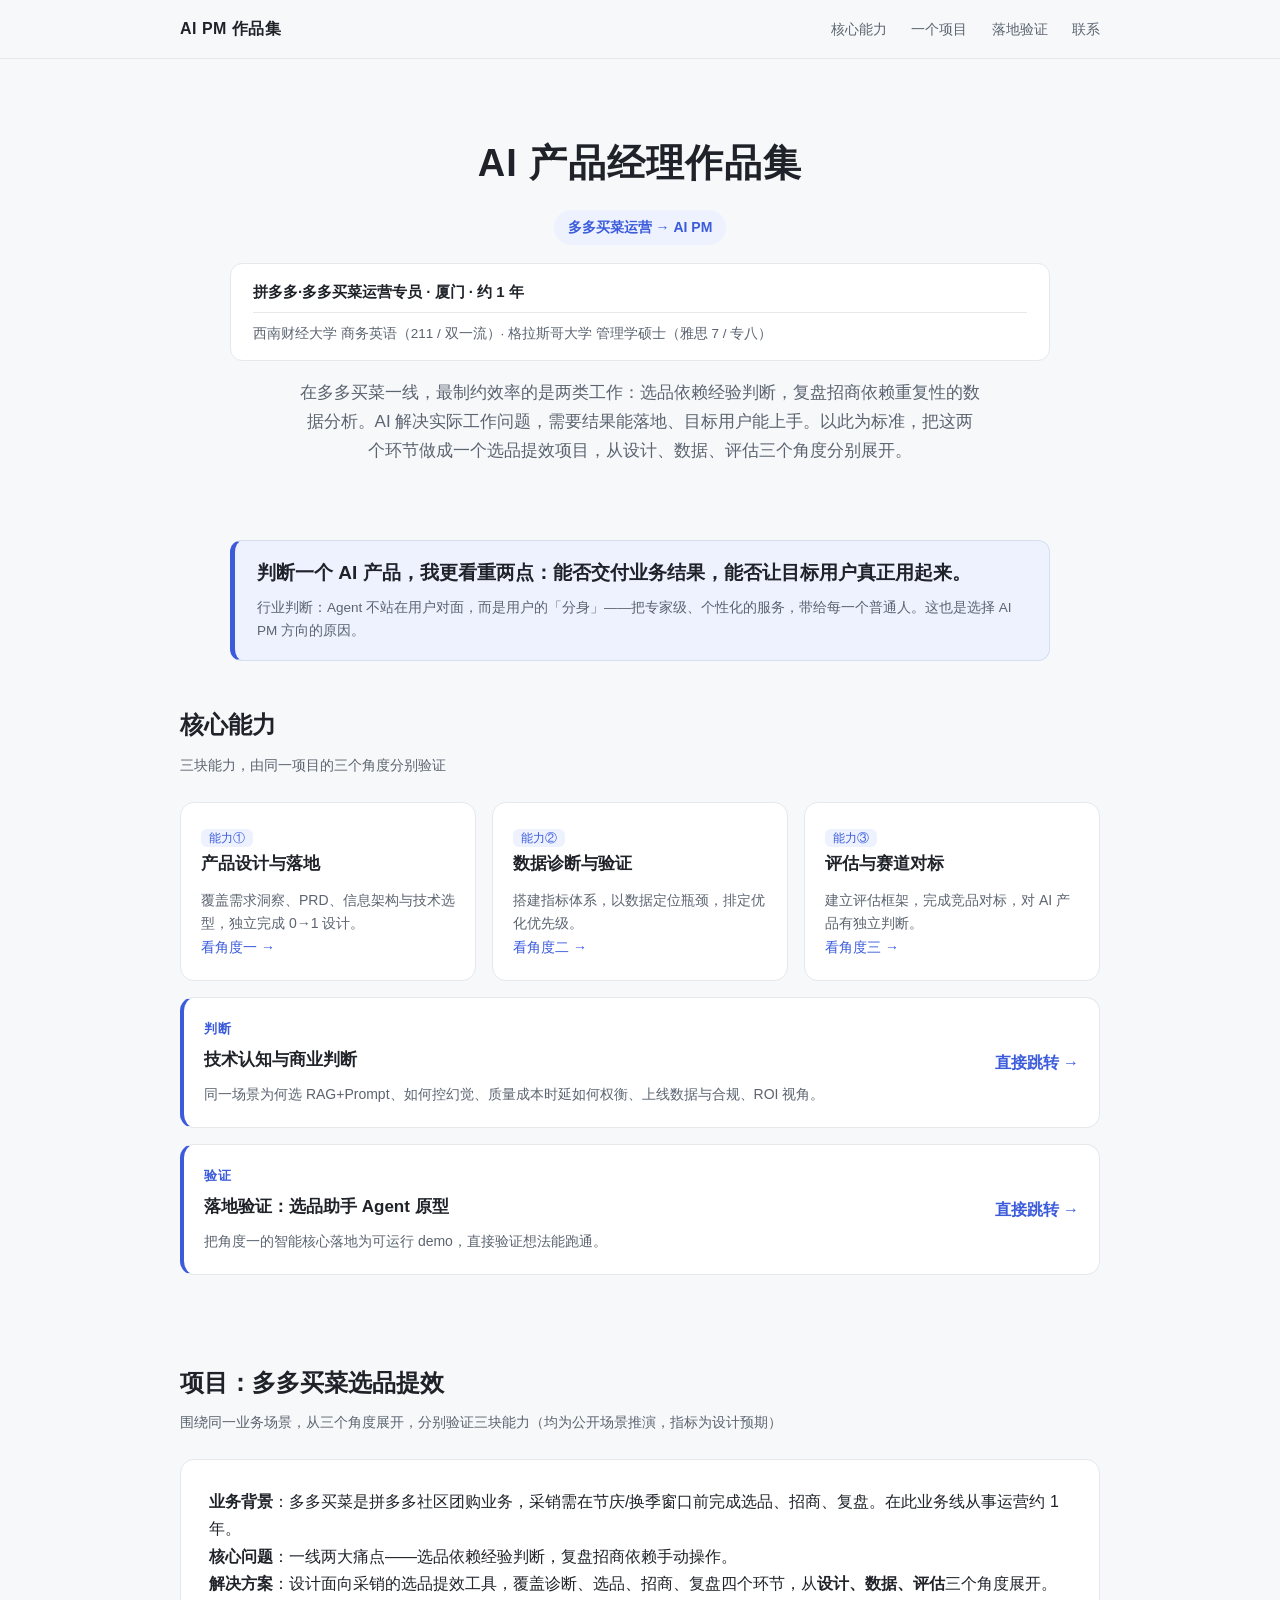
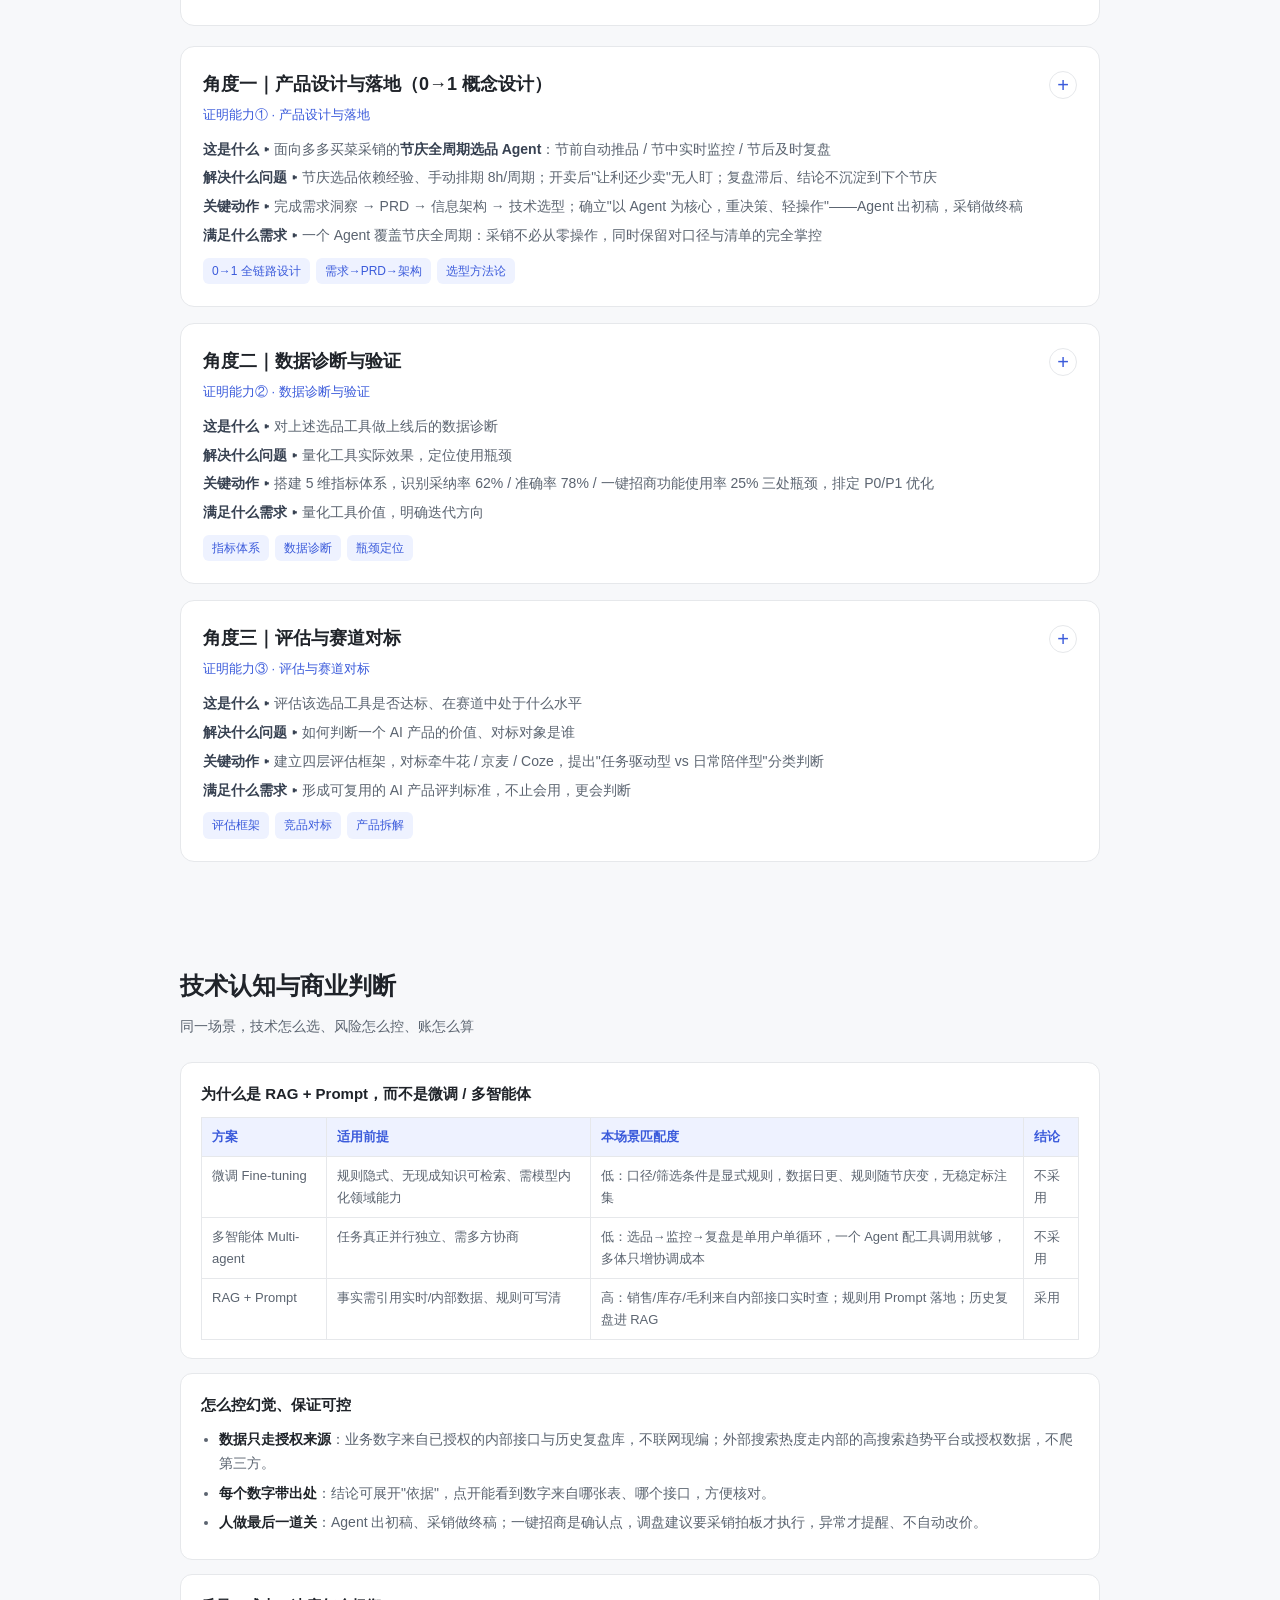
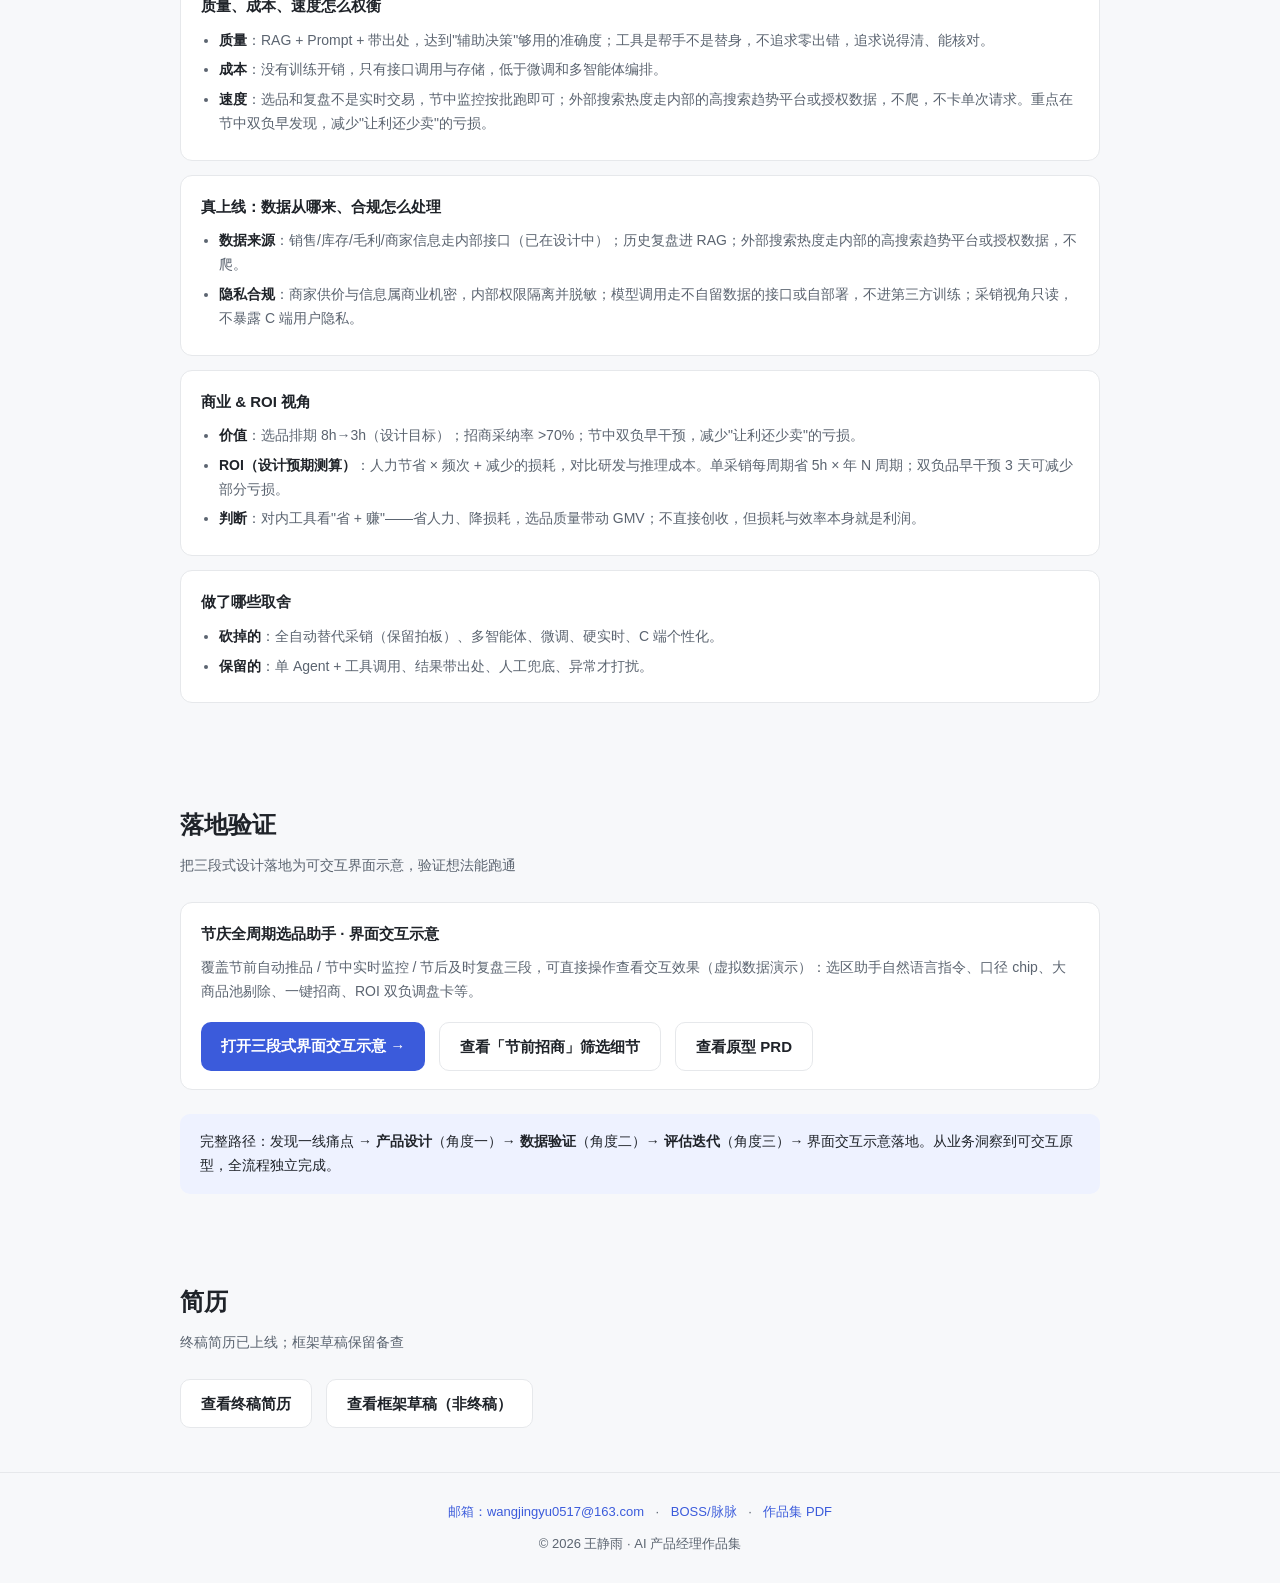
==== index.html @ d5a0af43 "update: 简历入口接终稿 /resume/ ，补齐邮箱与版权信息" ====
<!DOCTYPE html>
<html lang="zh-CN">
<head>
<meta charset="UTF-8" />
<meta name="viewport" content="width=device-width, initial-scale=1.0" />
<title>AI 产品经理作品集</title>
<style>
  :root{
    --bg:#f7f8fa; --card:#ffffff; --ink:#1f2329; --sub:#5b6470;
    --line:#e6e8eb; --accent:#3b5bdb; --accent-soft:#eef2ff; --ok:#2f9e44;
  }
  *{box-sizing:border-box;margin:0;padding:0}
  body{font-family:-apple-system,BlinkMacSystemFont,"Segoe UI","PingFang SC","Hiragino Sans GB","Microsoft YaHei",sans-serif;
    background:var(--bg);color:var(--ink);line-height:1.7;-webkit-font-smoothing:antialiased}
  a{color:var(--accent);text-decoration:none}
  .wrap{max-width:960px;margin:0 auto;padding:0 20px}
  header.nav{position:sticky;top:0;background:rgba(247,248,250,.85);backdrop-filter:blur(8px);
    border-bottom:1px solid var(--line);z-index:10}
  .nav .wrap{display:flex;align-items:center;justify-content:space-between;height:58px}
  .brand{font-weight:700;letter-spacing:.5px}
  .nav nav a{margin-left:20px;color:var(--sub);font-size:14px}
  .hero{padding:72px 0 56px;text-align:center}
  .hero h1{font-size:38px;font-weight:800;letter-spacing:1px}
  .hero .tag{display:inline-block;margin-top:14px;padding:6px 14px;background:var(--accent-soft);
    color:var(--accent);border-radius:999px;font-size:14px;font-weight:600}
  .hero p.lead{margin-top:18px;color:var(--sub);font-size:17px;max-width:680px;margin-left:auto;margin-right:auto}
  .profile-card{margin:18px auto 0;max-width:820px;background:var(--card);border:1px solid var(--line);border-radius:12px;padding:16px 22px;text-align:left}
  .profile-card .pc-row1{font-size:15px;font-weight:600;color:var(--ink);line-height:1.55}
  .profile-card .pc-row2{margin-top:8px;padding-top:10px;border-top:1px solid var(--line);font-size:13.5px;color:var(--sub);line-height:1.6}
  .aphorism{max-width:820px;margin:18px auto 0;text-align:left;background:var(--accent-soft);border:1px solid #d6deef;border-left:5px solid var(--accent);border-radius:12px;padding:18px 22px}
  .aphorism .ap-main{font-size:19px;font-weight:700;color:var(--ink);line-height:1.5;margin:0}
  .aphorism .ap-sub{font-size:13.5px;color:var(--sub);line-height:1.65;margin:10px 0 0}
  section{padding:44px 0}
  h2{font-size:24px;font-weight:700;margin-bottom:8px}
  .sec-sub{color:var(--sub);font-size:14px;margin-bottom:24px}
  .grid3{display:grid;grid-template-columns:repeat(3,1fr);gap:16px}
  .grid2{display:grid;grid-template-columns:repeat(2,1fr);gap:16px}
  .pcard{background:var(--card);border:1px solid var(--line);border-left:4px solid var(--accent);border-radius:14px;padding:20px}
  .pcard .num{font-size:13px;color:var(--accent);font-weight:700;letter-spacing:1px}
  .pcard h3{font-size:17px;margin:6px 0 8px;color:var(--ink)}
  .pcard p{color:var(--sub);font-size:14px;margin:0}
  .ph-intro{font-size:15px;color:var(--ink);margin-bottom:16px}
  .line{font-size:15px;color:var(--sub);line-height:1.85;margin-top:14px}
  .line b{color:var(--ink)}
  .card{background:var(--card);border:1px solid var(--line);border-radius:14px;padding:20px;
    transition:transform .15s ease,box-shadow .15s ease}
  .card:hover{transform:translateY(-3px);box-shadow:0 8px 24px rgba(31,35,41,.08)}
  .card h3{font-size:17px;margin-bottom:6px}
  .card .pill{font-size:12px;color:var(--accent);background:var(--accent-soft);padding:2px 8px;border-radius:6px}
  .card p{color:var(--sub);font-size:14px;margin-top:10px}
  .about{background:var(--card);border:1px solid var(--line);border-radius:14px;padding:28px}
  .about ul{margin:12px 0 0 18px;color:var(--sub)}
  .about li{margin:6px 0}
  .case{border:1px solid var(--line);border-radius:14px;background:var(--card);padding:22px;margin-bottom:16px}
  .case h3{font-size:18px}
  .case .meta{font-size:13px;color:var(--accent);margin:4px 0 12px}
  .case-q{font-size:13.5px;color:var(--sub);margin:5px 0;line-height:1.7}
  .case-q b{color:#374151;font-weight:700}
  .case p{color:var(--sub);font-size:14px}
  .case-head{display:flex;align-items:flex-start;justify-content:space-between;gap:14px;cursor:pointer}
  .case-head .toggle{flex:0 0 auto;width:28px;height:28px;border-radius:50%;border:1px solid var(--line);
    display:flex;align-items:center;justify-content:center;color:var(--accent);font-size:20px;line-height:1;margin-top:2px;transition:transform .2s ease}
  .case.open .case-head .toggle{transform:rotate(45deg)}
  .case-detail{display:none;margin-top:18px;border-top:1px solid var(--line);padding-top:18px}
  .case.open .case-detail{display:block}
  .case-detail h4{font-size:15px;margin:18px 0 8px;color:var(--ink)}
  .case-detail h4:first-child{margin-top:0}
  .case-detail p{color:var(--sub);font-size:14px;margin:8px 0}
  .case-detail ul{margin:8px 0 8px 18px;color:var(--sub);font-size:14px}
  .case-detail li{margin:5px 0}
  .case-detail table{border-collapse:collapse;width:100%;margin:10px 0;font-size:13px}
  .case-detail th,.case-detail td{border:1px solid var(--line);padding:8px 10px;text-align:left;color:var(--sub);vertical-align:top}
  .case-detail th{background:var(--accent-soft);color:var(--accent);font-weight:600}
  .tree{font-family:ui-monospace,SFMono-Regular,Menlo,Consolas,monospace;font-size:12px;line-height:1.55;background:var(--bg);border:1px solid var(--line);border-radius:10px;padding:16px 18px;overflow-x:auto;white-space:pre;color:var(--ink);margin:8px 0 4px}
  .case-tags{margin-top:10px;display:flex;flex-wrap:wrap;gap:6px}
  .case-tags span{font-size:12px;color:var(--accent);background:var(--accent-soft);padding:3px 9px;border-radius:6px}
  .agent-box{border:1px dashed var(--accent);background:var(--accent-soft);border-radius:14px;padding:24px}
  .agent-box h3{font-size:18px;color:var(--accent)}
  .agent-box ul{margin:12px 0 0 18px;color:var(--sub);font-size:14px}
  .agent-box h4{font-size:15px;margin:16px 0 8px;color:var(--ink)}
  .agent-box table{border-collapse:collapse;width:100%;margin:10px 0;font-size:13px}
  .agent-box th,.agent-box td{border:1px solid var(--line);padding:8px 10px;text-align:left;color:var(--sub);vertical-align:top}
  .agent-box th{background:#fff;color:var(--accent);font-weight:600}
  .cta{display:flex;gap:14px;flex-wrap:wrap;margin-top:18px}
  .btn{display:inline-block;padding:11px 20px;border-radius:10px;font-weight:600;font-size:15px}
  .btn-primary{background:var(--accent);color:#fff}
  .btn-ghost{border:1px solid var(--line);background:#fff;color:var(--ink)}
  footer{border-top:1px solid var(--line);padding:28px 0;color:var(--sub);font-size:13px;text-align:center}
  .contact a{margin:0 8px}
  .tech-block{background:var(--card);border:1px solid var(--line);border-radius:12px;padding:18px 20px;margin-bottom:14px}
  .tech-block h4{font-size:15px;margin:0 0 10px;color:var(--ink)}
  .tech-block ul{margin:0 0 0 18px;color:var(--sub);font-size:14px}
  .tech-block li{margin:6px 0;line-height:1.7}
  .tech-block li b{color:var(--ink)}
  .tech-block table{border-collapse:collapse;width:100%;margin:0;font-size:13px}
  .tech-block th,.tech-block td{border:1px solid var(--line);padding:8px 10px;text-align:left;color:var(--sub);vertical-align:top}
  .tech-block th{background:var(--accent-soft);color:var(--accent);font-weight:600}
  @media(max-width:720px){.grid3{grid-template-columns:1fr}.grid2{grid-template-columns:1fr}.hero h1{font-size:30px}}
</style>
</head>
<body>
<header class="nav">
  <div class="wrap">
    <div class="brand">AI PM 作品集</div>
    <nav>
      <a href="#about">核心能力</a>
      <a href="#cases">一个项目</a>
      <a href="#proof">落地验证</a>
      <a href="#contact">联系</a>
    </nav>
  </div>
</header>

<div class="hero">
  <div class="wrap">
    <h1>AI 产品经理作品集</h1>
    <div class="tag">多多买菜运营 → AI PM</div>
    <div class="profile-card">
      <div class="pc-row1">拼多多·多多买菜运营专员 · 厦门 · 约 1 年</div>
      <div class="pc-row2">西南财经大学 商务英语（211 / 双一流）· 格拉斯哥大学 管理学硕士（雅思 7 / 专八）</div>
    </div>
    <p class="lead">在多多买菜一线，最制约效率的是两类工作：选品依赖经验判断，复盘招商依赖重复性的数据分析。AI 解决实际工作问题，需要结果能落地、目标用户能上手。以此为标准，把这两个环节做成一个选品提效项目，从设计、数据、评估三个角度分别展开。</p>
  </div>
</div>

<section class="aphorism">
  <p class="ap-main">判断一个 AI 产品，我更看重两点：能否交付业务结果，能否让目标用户真正用起来。</p>
  <p class="ap-sub">行业判断：Agent 不站在用户对面，而是用户的「分身」——把专家级、个性化的服务，带给每一个普通人。这也是选择 AI PM 方向的原因。</p>
</section>

<section id="about">
  <div class="wrap">
    <h2>核心能力</h2>
    <div class="sec-sub">三块能力，由同一项目的三个角度分别验证</div>
    <div class="grid3">
      <div class="card">
        <span class="pill">能力①</span>
        <h3>产品设计与落地</h3>
        <p>覆盖需求洞察、PRD、信息架构与技术选型，独立完成 0→1 设计。<br><a href="#angle1">看角度一 →</a></p>
      </div>
      <div class="card">
        <span class="pill">能力②</span>
        <h3>数据诊断与验证</h3>
        <p>搭建指标体系，以数据定位瓶颈，排定优化优先级。<br><a href="#angle2">看角度二 →</a></p>
      </div>
      <div class="card">
        <span class="pill">能力③</span>
        <h3>评估与赛道对标</h3>
        <p>建立评估框架，完成竞品对标，对 AI 产品有独立判断。<br><a href="#angle3">看角度三 →</a></p>
      </div>
    </div>
    <div class="pcard" style="margin-top:16px;display:flex;flex-wrap:wrap;justify-content:space-between;align-items:center;gap:14px">
      <div>
        <div class="num">判断</div>
        <h3>技术认知与商业判断</h3>
        <p>同一场景为何选 RAG+Prompt、如何控幻觉、质量成本时延如何权衡、上线数据与合规、ROI 视角。</p>
      </div>
      <a href="#tech" style="white-space:nowrap;font-weight:700;color:var(--accent);text-decoration:none">直接跳转 →</a>
    </div>
    <div class="pcard" style="margin-top:16px;display:flex;flex-wrap:wrap;justify-content:space-between;align-items:center;gap:14px">
      <div>
        <div class="num">验证</div>
        <h3>落地验证：选品助手 Agent 原型</h3>
        <p>把角度一的智能核心落地为可运行 demo，直接验证想法能跑通。</p>
      </div>
      <a href="#proof" style="white-space:nowrap;font-weight:700;color:var(--accent);text-decoration:none">直接跳转 →</a>
    </div>
  </div>
</section>

<section id="cases">
  <div class="wrap">
    <h2>项目：多多买菜选品提效</h2>
    <div class="sec-sub">围绕同一业务场景，从三个角度展开，分别验证三块能力（均为公开场景推演，指标为设计预期）</div>
    <div class="about" style="margin-bottom:20px">
      <p><b>业务背景</b>：多多买菜是拼多多社区团购业务，采销需在节庆/换季窗口前完成选品、招商、复盘。在此业务线从事运营约 1 年。</p>
      <p><b>核心问题</b>：一线两大痛点——选品依赖经验判断，复盘招商依赖手动操作。</p>
      <p><b>解决方案</b>：设计面向采销的选品提效工具，覆盖诊断、选品、招商、复盘四个环节，从<b>设计、数据、评估</b>三个角度展开。</p>
    </div>

    <div class="case" id="angle1">
      <div class="case-head">
        <div>
          <h3>角度一｜产品设计与落地（0→1 概念设计）</h3>
          <div class="meta">证明能力① · 产品设计与落地</div>
          <p class="case-q"><b>这是什么 ▸</b> 面向多多买菜采销的<b>节庆全周期选品 Agent</b>：节前自动推品 / 节中实时监控 / 节后及时复盘</p>
          <p class="case-q"><b>解决什么问题 ▸</b> 节庆选品依赖经验、手动排期 8h/周期；开卖后"让利还少卖"无人盯；复盘滞后、结论不沉淀到下个节庆</p>
          <p class="case-q"><b>关键动作 ▸</b> 完成需求洞察 → PRD → 信息架构 → 技术选型；确立"以 Agent 为核心，重决策、轻操作"——Agent 出初稿，采销做终稿</p>
          <p class="case-q"><b>满足什么需求 ▸</b> 一个 Agent 覆盖节庆全周期：采销不必从零操作，同时保留对口径与清单的完全掌控</p>
          <div class="case-tags"><span>0→1 全链路设计</span><span>需求→PRD→架构</span><span>选型方法论</span></div>
        </div>
        <span class="toggle">+</span>
      </div>
      <div class="case-detail">
        <p>面向社区团购采销、依附于内部系统的独立 Web 界面，<b>按节庆周期分三段：节前自动推品 → 节中实时监控 → 节后及时复盘</b>，由同一个 Agent 贯穿，将经验驱动选品转为数据驱动。从 0 到 1 完成产品全流程设计：需求洞察、PRD、信息架构、技术选型；其中"会自己动手查数"的智能核心由 tool-use Agent 实现。</p>
        <h4>背景与痛点</h4>
        <table>
          <tr><th>痛点</th><th>现状</th><th>影响</th></tr>
          <tr><td>节庆换季无目标</td><td>采销靠经验选品，无数据支撑</td><td>招商品质不稳定</td></tr>
          <tr><td>排期耗时长</td><td>手动选品排期 8h/周期</td><td>效率低，错过最佳招商窗口</td></tr>
          <tr><td>招商困难</td><td>采销逐一联系商家，回复率低</td><td>招商转化率低，缺品严重</td></tr>
          <tr><td>节中异常无人盯</td><td>开卖后靠人工盯盘，降价是否换来销量无人判断</td><td>"让利还少卖"的品持续亏损，等发现已过大半程</td></tr>
        </table>
        <p><b>设计目标</b>：选品排期从 8h 压缩至 3h 内，提升招商效率与采销采纳率。</p>
        <h4>目标用户与场景</h4>
        <ul>
          <li>用户：社区团购采销（非技术岗，重效率、轻操作）</li>
          <li>核心场景：节庆/换季前的选品决策、商家招商、售后复盘</li>
        </ul>
        <h4>产品决策（PM 思考）</h4>
        <ul>
          <li>不做全自动替代，采用"AI 生成 + 采销拍板"：采销保留对清单的增删和最终决策权，降低采纳门槛。</li>
          <li>用"45 天节庆提醒"把被动响应变主动，抢招商窗口。</li>
          <li>招商动作加"72h 冷却 + 15 天 3 次上限"护栏，避免骚扰商家、保护关系。</li>
        </ul>
        <h4>核心功能（设计预期）</h4>
        <table>
          <tr><th>功能</th><th>解决什么</th><th>验收标准（设计预期）</th></tr>
          <tr><td>品类助手-爆品推荐</td><td>节庆换季无目标</td><td>AI 自动生成招品清单，采纳率 &gt;70%</td></tr>
          <tr><td>45 天节庆提醒</td><td>错过招商窗口</td><td>节庆前 45 天自动提醒 + 跳转清单</td></tr>
          <tr><td>一键招商</td><td>招商效率低</td><td>批量邀请，72h 冷却防重复，15 天最多 3 次</td></tr>
          <tr><td>节中 ROI 监控</td><td>让利还少卖没人盯</td><td>双负品当日提醒，调盘建议采纳率 &gt;60%</td></tr>
          <tr><td>爆品复盘面板</td><td>不知哪些品该换</td><td>自动跑复盘，高销量/高转化品与滞销品主动推送</td></tr>
        </table>
        <h4>关键设计细节</h4>
        <p style="color:var(--sub);font-size:13px;margin:0 0 8px"><b>本工具按节庆周期分三段，由同一个 Agent 贯穿</b>：节前自动推品（见下方界面示意）→ 节中实时监控 → 节后及时复盘（见其后工作流拆解）。设计原则：以 Agent 为核心，重决策、轻操作——Agent 出初稿，采销做终稿。完整交互原型（节前 / 节中 / 节后 三段可切换）：<a class="btn btn-ghost" href="agent_console_draft.html" target="_blank">打开「节庆选品 Agent」交互原型 →</a></p>
        <p><b>节前 · 自动推品 · 信息架构（树状图，节选自设计稿）</b>：从"选区助手 → 筛选 → 出池 → 剔除 → 招商"的完整路径。</p>
        <pre class="tree">节前 · 自动推品
├── 选区助手（NL 指令栏）
│   └── "帮我准备开学季招商清单" → 解析为筛选条件
├── 筛选条件
│   ├── 节日（开学季 / 中秋 / 国庆 / 年货节 / 自定义）
│   ├── 周期范围（节前 N 天）
│   ├── GMV 分层（全部 / 前50% / 前20%）
│   ├── 全国搜索量（降序）
│   ├── 本卖场缺货
│   ├── 现存商家
│   ├── 同品供价最低
│   └── 商品名称 / 品牌 / 类目
├── 一键输出商品清单 → 进入大商品池
├── 大商品池（口径：本卖场缺 + 现存商家 + 同品供价最低 + 去年 GMV 前 30%）
│   └── 每条商品字段
│       ├── 商品id / 名称 / 品牌 / 类目
│       ├── 日均GMV / GMV分层
│       ├── 平均毛利 / 销售件数
│       ├── 全国搜索量（环比）
│       └── 商家信息 + 单品操作（加入清单 / 标记不关注）
└── 自定义清单（剔除后归集）
    └── 一键招商 → 由 Agent 对接商家系统</pre>
        <p style="margin:14px 0 6px"><a class="btn btn-ghost" href="case1_ui_mockup.html" target="_blank">打开「节前招商」选品界面交互示意 →</a><span style="color:var(--sub);font-size:13px;margin-left:10px">节日 / 周期范围 / GMV 分层 / 全国搜索量排序等筛选条件均可交互操作</span></p>
        <p><b>智能核心（tool-use Agent）</b>：节日招商流（45 天提醒 → AI 生成招品清单 → 一键招商 → 商家响应 → 冷却策略 → 确认/替换）；节中监控（盯销量与 ROI，识别 ROI 双负即"让利还少卖"→ 提醒调盘）；节后复盘自动化（定时触发 → 拉数据 + 拉去年同期 → 算指标、识别高销量/高转化品 与 滞销品、打标签 → 结论存储 → 日报/周报/月报推送）。这一层由 tool-use Agent 实现，是工具背后"会自己动手查数"的能力。</p>
        <h4>节中 · 实时监控（销量 + ROI）</h4>
        <p>开卖期间的监控口径与处置动作。<b>异常才打扰，无异常不推送</b>。</p>
        <table>
          <tr><th>监控项</th><th>口径</th><th>判定</th><th>处置动作</th></tr>
          <tr><td>销量</td><td>销售件数日环比 / 对比预期</td><td>异常波动（爆量或断崖）</td><td>补货 / 上调售价控量</td></tr>
          <tr><td>ROI</td><td>GMV 变化率 / 收益率变化差值</td><td>双负：GMV 变化率 与 收益率变化 同时为负</td><td><b>调盘（调整售价）</b> / 换品</td></tr>
        </table>
        <p style="color:var(--sub);font-size:13px"><b>关键设计</b>：双负即"让利还少卖"——让出去的利润没换回销量，是最该被及时干预的信号。</p>
        <h4>节后 · 及时复盘（向后看）工作流拆解</h4>
        <table>
          <tr><th>节点</th><th>输入</th><th>做什么</th><th>输出</th><th>用什么</th></tr>
          <tr><td>总体逻辑</td><td>采销商品销售数据</td><td>Agent 按日/周/月出爆品复盘</td><td>日/周/月复盘</td><td>API 拉数 + Prompt 分析，结论存 RAG</td></tr>
          <tr><td>定时触发</td><td>/</td><td>场次结束（晚 11 点）后 15min 自动开始</td><td>AI 分析报告</td><td>系统定时（非 AI）</td></tr>
          <tr><td>拉数据</td><td>/</td><td>从数据库拉当前数据 + RAG 拉去年同期</td><td>日维度爆品数据</td><td>API + RAG</td></tr>
          <tr><td>算指标</td><td>日维度爆品数据</td><td>分析 GMV/收益率/销量/曝光变化，识别高销量/高转化品 与 滞销品</td><td>问题单品清单</td><td>Prompt</td></tr>
          <tr><td>打标签</td><td>问题商品</td><td>归类（低转化 / GMV 异常 / 曝光下降）</td><td>问题清单 + 标签</td><td>Prompt</td></tr>
          <tr><td>留存备份</td><td>问题清单 + 标签</td><td>存 RAG 文档，备后续使用</td><td>RAG 文档</td><td>RAG 存储</td></tr>
          <tr><td>推送采销</td><td>问题清单 + 标签</td><td>日报/周报/月报推送至采销前端</td><td>推送 + 清单详情</td><td>系统推送</td></tr>
        </table>
        <p><b>技术选型逻辑</b>：</p>
        <table>
          <tr><th>场景</th><th>选什么</th><th>为什么</th></tr>
          <tr><td>实时销售数据</td><td>API</td><td>直接查数据库，拿实时数据（数据查找）</td></tr>
          <tr><td>历史报告/结论</td><td>RAG</td><td>查历史文档，理解过往经验（历史文档）</td></tr>
          <tr><td>生成清单/算指标/打标签</td><td>Prompt</td><td>规则写得清就直接做，无需微调（无需微调）</td></tr>
          <tr><td>定时调度</td><td>scheduler</td><td>系统到点自动跑，不算 AI 能力（系统定时）</td></tr>
        </table>
        <p><b>选型原则</b>：数据库回答"是什么"，RAG 回答"为什么和怎么做"，能写清规则的用 Prompt，写不清的用 Fine-tuning。</p>
        <h4>预期效果（设计目标）</h4>
        <p>选品排期 8h→3h（↓62.5%）、商品上架 +12.5%、新品月均 GMV +8%、AI 推荐准确率目标 78%、采纳率目标 62%→72%+、一键招商功能使用率目标 25%→50%+。</p>
        <h4>复盘与迭代</h4>
        <ul>
          <li>局限：概念设计阶段，未做真实用户可用性测试；准确率依赖底层数据质量。</li>
          <li>下一步：补充采销深度访谈验证采纳率假设；增强"自定义清单"的引导设计（在 AI 清单上采纳/剔除/替换），帮助采销养成自定义习惯，降低整单采纳门槛。</li>
        </ul>
        <h4>设计迭代记录（来自真实反馈）</h4>
        <p>第一版做成"纯 Agent 推送"：Agent 直接给终稿清单，采销只点确认。内部评审反馈——采销没有掌控感，不能改、不能挑，业务经验无处施展，不会用。</p>
        <p>据此改为<b>"Agent 出初稿，采销做终稿"</b>：Agent 预填口径与清单，采销可逐条改、可剔除、可加回，终点仍是一键招商。掌控感回到采销，AI 不出"替人决策"的越界感。这一版才立得住。</p>
        <p style="color:var(--sub);font-size:13px">比起一版到位的理想方案，被真实反馈推翻再收敛的过程，更能说明产品判断如何形成。</p>
      </div>
    </div>

    <div class="case" id="angle2">
      <div class="case-head">
        <div>
          <h3>角度二｜数据诊断与验证</h3>
          <div class="meta">证明能力② · 数据诊断与验证</div>
          <p class="case-q"><b>这是什么 ▸</b> 对上述选品工具做上线后的数据诊断</p>
          <p class="case-q"><b>解决什么问题 ▸</b> 量化工具实际效果，定位使用瓶颈</p>
          <p class="case-q"><b>关键动作 ▸</b> 搭建 5 维指标体系，识别采纳率 62% / 准确率 78% / 一键招商功能使用率 25% 三处瓶颈，排定 P0/P1 优化</p>
          <p class="case-q"><b>满足什么需求 ▸</b> 量化工具价值，明确迭代方向</p>
          <div class="case-tags"><span>指标体系</span><span>数据诊断</span><span>瓶颈定位</span></div>
        </div>
        <span class="toggle">+</span>
      </div>
      <div class="case-detail">
        <p>对"选品提效工具"做量化效果评估与瓶颈诊断，输出可落地的优化路线。覆盖指标体系搭建、数据诊断、可落地方案设计三个环节。</p>
        <p style="color:#b54708;background:#fff4e6;border:1px solid #ffd8a8;border-radius:8px;padding:8px 12px;font-size:13px"><b>⚠️ 虚拟数据说明</b>：本角度所有指标均为<b>设计预期 / 虚拟测算</b>（基于角度一概念设计推演），并非真实上线数据，仅用于展示评估方法。</p>
        <h4>评估维度与测算（设计预期）</h4>
        <table>
          <tr><th>维度</th><th>指标</th><th>上线前</th><th>上线后</th><th>变化</th><th>判断</th></tr>
          <tr><td>效率</td><td>选品排期耗时</td><td>8h</td><td>3h</td><td>↓62.5%</td><td>显著</td></tr>
          <tr><td>效率</td><td>商品上架数</td><td>120</td><td>135</td><td>↑12.5%</td><td>显著</td></tr>
          <tr><td>质量</td><td>新品月均 GMV</td><td>50万</td><td>54万</td><td>↑8%</td><td>达标</td></tr>
          <tr><td>质量</td><td>新品加购率</td><td>12%</td><td>13.8%</td><td>↑15%</td><td>达标</td></tr>
          <tr><td>准确率</td><td>AI 推荐准确率</td><td>/</td><td>78%</td><td>/</td><td>尚可</td></tr>
          <tr><td>采纳率</td><td>采销采纳比例</td><td>/</td><td>62%</td><td>/</td><td>偏低</td></tr>
          <tr><td>使用率</td><td>品类助手/复盘</td><td>/</td><td>&gt;70%</td><td>/</td><td>达标</td></tr>
          <tr><td>使用率</td><td>一键招商功能</td><td>/</td><td>25%</td><td>/</td><td>很低</td></tr>
        </table>
        <h4>数据诊断（PM 洞察）</h4>
        <ul>
          <li><b>采纳率 62% vs 准确率 78%</b>：采销认可质量，但约 20% 商品不符合预期导致整单采纳下降 → 需增强"自定义清单"引导（在 AI 清单上采纳/剔除/替换），帮助养成自定义习惯。</li>
          <li><b>一键招商功能使用率 25%</b>：可能原因——前置步骤多 / 商家回复率低 / 商家撤仓 → 需问卷定位或拉采销 1v1 访谈再优化。</li>
        </ul>
        <h4>优化路线</h4>
        <table>
          <tr><th>优先级</th><th>建议</th><th>预期效果</th></tr>
          <tr><td>P0</td><td>增强自定义清单引导（采纳/剔除/替换），养成习惯</td><td>采纳率 62%→72%+</td></tr>
          <tr><td>P1</td><td>问卷定位 或 采销 1v1 访谈，定位一键招商功能低使用率原因</td><td>使用率 25%→50%+</td></tr>
        </table>
        <h4>复盘</h4>
        <p>以数据定位瓶颈、以优先级驱动优化，是数据分析能力在 AI 产品迭代中的直接应用。</p>
      </div>
    </div>

    <div class="case" id="angle3">
      <div class="case-head">
        <div>
          <h3>角度三｜评估与赛道对标</h3>
          <div class="meta">证明能力③ · 评估与赛道对标</div>
          <p class="case-q"><b>这是什么 ▸</b> 评估该选品工具是否达标、在赛道中处于什么水平</p>
          <p class="case-q"><b>解决什么问题 ▸</b> 如何判断一个 AI 产品的价值、对标对象是谁</p>
          <p class="case-q"><b>关键动作 ▸</b> 建立四层评估框架，对标牵牛花 / 京麦 / Coze，提出"任务驱动型 vs 日常陪伴型"分类判断</p>
          <p class="case-q"><b>满足什么需求 ▸</b> 形成可复用的 AI 产品评判标准，不止会用，更会判断</p>
          <div class="case-tags"><span>评估框架</span><span>竞品对标</span><span>产品拆解</span></div>
        </div>
        <span class="toggle">+</span>
      </div>
      <div class="case-detail">
        <p>建立一套可复用的 AI 产品评估框架，完成竞品对标与真实产品拆解。涵盖评估框架设计、行业格局分析、竞品研究三个环节。</p>
        <h4>四层评估框架 · 树状图</h4>
        <svg viewBox="0 0 680 250" width="100%" style="max-width:660px;margin:14px auto;display:block" font-family="-apple-system,BlinkMacSystemFont,'Segoe UI','PingFang SC',sans-serif">
          <rect x="235" y="14" width="210" height="40" rx="10" fill="#3b5bdb"/>
          <text x="340" y="39" fill="#fff" font-size="15" font-weight="700" text-anchor="middle">好 AI 产品怎么评？</text>
          <line x1="340" y1="54" x2="91" y2="104" stroke="#c5cde0" stroke-width="2"/>
          <line x1="340" y1="54" x2="257" y2="104" stroke="#c5cde0" stroke-width="2"/>
          <line x1="340" y1="54" x2="423" y2="104" stroke="#c5cde0" stroke-width="2"/>
          <line x1="340" y1="54" x2="589" y2="104" stroke="#c5cde0" stroke-width="2"/>
          <rect x="16" y="104" width="150" height="38" rx="9" fill="#eef2ff" stroke="#c5cde0"/>
          <text x="91" y="128" fill="#3b5bdb" font-size="14" font-weight="700" text-anchor="middle">业务价值</text>
          <rect x="182" y="104" width="150" height="38" rx="9" fill="#eef2ff" stroke="#c5cde0"/>
          <text x="257" y="128" fill="#3b5bdb" font-size="14" font-weight="700" text-anchor="middle">用户价值</text>
          <rect x="348" y="104" width="150" height="38" rx="9" fill="#eef2ff" stroke="#c5cde0"/>
          <text x="423" y="128" fill="#3b5bdb" font-size="14" font-weight="700" text-anchor="middle">AI 质量/风险</text>
          <rect x="514" y="104" width="150" height="38" rx="9" fill="#eef2ff" stroke="#c5cde0"/>
          <text x="589" y="128" fill="#3b5bdb" font-size="14" font-weight="700" text-anchor="middle">可持续价值</text>
          <line x1="91" y1="142" x2="91" y2="172" stroke="#c5cde0" stroke-width="2"/>
          <line x1="257" y1="142" x2="257" y2="172" stroke="#c5cde0" stroke-width="2"/>
          <line x1="423" y1="142" x2="423" y2="172" stroke="#c5cde0" stroke-width="2"/>
          <line x1="589" y1="142" x2="589" y2="172" stroke="#c5cde0" stroke-width="2"/>
          <text x="91" y="192" fill="#1f2329" font-size="13" text-anchor="middle">效率提升幅度</text>
          <text x="91" y="214" fill="#1f2329" font-size="13" text-anchor="middle">成本下降幅度</text>
          <text x="257" y="192" fill="#1f2329" font-size="13" text-anchor="middle">使用率 · 留存率</text>
          <text x="257" y="214" fill="#1f2329" font-size="13" text-anchor="middle">novelty effect</text>
          <text x="423" y="192" fill="#1f2329" font-size="13" text-anchor="middle">准确率 · 幻觉率</text>
          <text x="423" y="214" fill="#1f2329" font-size="13" text-anchor="middle">响应速度</text>
          <text x="589" y="192" fill="#1f2329" font-size="13" text-anchor="middle">使用衰减曲线</text>
          <text x="589" y="214" fill="#1f2329" font-size="13" text-anchor="middle">替代风险</text>
        </svg>
        <h4>竞品对标：按四层框架评估</h4>
        <table>
          <tr><th>框架维度</th><th>本选品提效工具</th><th>美团·牵牛花</th><th>京东京麦 AI 经营中心</th></tr>
          <tr><td>业务价值</td><td>聚焦选品+招商单点闭环，直接压排期、减损耗</td><td>供应链+门店全链路降本增效</td><td>22 款工具覆盖经营全流程</td></tr>
          <tr><td>用户价值</td><td>采销决策辅助，RAG 引用可核对、可改</td><td>商家经营参谋，重供应链/库存</td><td>已入驻商家，偏订单/结算/纠纷</td></tr>
          <tr><td>AI 质量/风险</td><td>API+RAG+Prompt，白名单+引用防幻觉；单 Agent 可控</td><td>FDE 定制 Skill+策略库</td><td>多 Agent 协作 + A2A，能力强但协调成本与不可控性高</td></tr>
          <tr><td>可持续</td><td>轻量易迭代，规则变即改 Prompt</td><td>重部署、绑定门店系统</td><td>平台级，替换成本最高</td></tr>
        </table>
        <h4>重点拆解：牵牛花 vs 京麦</h4>
        <table>
          <tr><th>维度</th><th>美团·牵牛花</th><th>京东·京麦</th></tr>
          <tr><td>核心功能</td><td>即时零售商家供应链侧 AI 赋能：商品/履约/库存/员工/财务/用户/供应链全流程数字化，融合线上线下、降本增效</td><td>已推 22 款 AI 工具，覆盖经营诊断 → 策略制定 → 执行管理，支持智能经营</td></tr>
          <tr><td>目标用户</td><td>小型独立即时零售商家（超市、便利店）</td><td>已入驻京东的商家</td></tr>
          <tr><td>与我方对比</td><td>更重供应链/库存与上新；我方缺"商家维度供货参考"（供价/库存深度/履约），是明确短板</td><td>功能全面但偏已售商品运营；我方场景更前置（选品+招商），且用单 Agent 而非多体，刻意控复杂度</td></tr>
        </table>
        <p><b>对标结论 · 分类判断</b>：竞品多为"日常陪伴型"（常驻、全流程渗透）；本工具与扣子（Coze）同属<b>"任务驱动型"</b>——有节庆窗口才开、干完即关。这一定位决定使用模式与留存逻辑：不求常驻，求"关键时刻用得上、结果可信赖"。更贴近的真实对标是盒马/小象/朴朴的采销侧选品 AI，但多为内部系统不可见，故以牵牛花/京麦/Coze 为公开参照。</p>
        <h4>真实产品评测：扣子（Coze）</h4>
        <ul>
          <li><b>业务价值</b>：降低 Agent 搭建门槛，把开发从代码中释放。</li>
          <li><b>用户价值</b>：任务驱动型（有活开、没活关），低门槛是留存关键；个人日均使用 1h+，门槛低带来高于同类的留存。</li>
          <li><b>AI 质量</b>：准确率较高、幻觉率低；响应 10s–1min 偏慢，说明任务驱动型对时延容忍度高于实时交易。</li>
          <li><b>可持续</b>：无 novelty effect 风险；费用较高是门槛；AI 迭代快有替代风险。</li>
          <li><b>关键洞察</b>：扣子的"任务驱动型"定位，正好印证本工具技术取舍——单 Agent + 工具调用足够，不必上多智能体（详见下节）。</li>
        </ul>
        <h4>复盘</h4>
        <p>评估框架、竞品对标与真实产品拆解相结合，展示的不只是工具使用能力，更是对 AI 产品的独立判断。</p>
      </div>
    </div>
  </div>
</section>

<section id="tech">
  <div class="wrap">
    <h2>技术认知与商业判断</h2>
    <div class="sec-sub">同一场景，技术怎么选、风险怎么控、账怎么算</div>

    <div class="tech-block">
      <h4>为什么是 RAG + Prompt，而不是微调 / 多智能体</h4>
      <table>
        <tr><th>方案</th><th>适用前提</th><th>本场景匹配度</th><th>结论</th></tr>
        <tr><td>微调 Fine-tuning</td><td>规则隐式、无现成知识可检索、需模型内化领域能力</td><td>低：口径/筛选条件是显式规则，数据日更、规则随节庆变，无稳定标注集</td><td>不采用</td></tr>
        <tr><td>多智能体 Multi-agent</td><td>任务真正并行独立、需多方协商</td><td>低：选品→监控→复盘是单用户单循环，一个 Agent 配工具调用就够，多体只增协调成本</td><td>不采用</td></tr>
        <tr><td>RAG + Prompt</td><td>事实需引用实时/内部数据、规则可写清</td><td>高：销售/库存/毛利来自内部接口实时查；规则用 Prompt 落地；历史复盘进 RAG</td><td>采用</td></tr>
      </table>
    </div>

    <div class="tech-block">
      <h4>怎么控幻觉、保证可控</h4>
      <ul>
        <li><b>数据只走授权来源</b>：业务数字来自已授权的内部接口与历史复盘库，不联网现编；外部搜索热度走内部的高搜索趋势平台或授权数据，不爬第三方。</li>
        <li><b>每个数字带出处</b>：结论可展开"依据"，点开能看到数字来自哪张表、哪个接口，方便核对。</li>
        <li><b>人做最后一道关</b>：Agent 出初稿、采销做终稿；一键招商是确认点，调盘建议要采销拍板才执行，异常才提醒、不自动改价。</li>
      </ul>
    </div>

    <div class="tech-block">
      <h4>质量、成本、速度怎么权衡</h4>
      <ul>
        <li><b>质量</b>：RAG + Prompt + 带出处，达到"辅助决策"够用的准确度；工具是帮手不是替身，不追求零出错，追求说得清、能核对。</li>
        <li><b>成本</b>：没有训练开销，只有接口调用与存储，低于微调和多智能体编排。</li>
        <li><b>速度</b>：选品和复盘不是实时交易，节中监控按批跑即可；外部搜索热度走内部的高搜索趋势平台或授权数据，不爬，不卡单次请求。重点在节中双负早发现，减少"让利还少卖"的亏损。</li>
      </ul>
    </div>

    <div class="tech-block">
      <h4>真上线：数据从哪来、合规怎么处理</h4>
      <ul>
        <li><b>数据来源</b>：销售/库存/毛利/商家信息走内部接口（已在设计中）；历史复盘进 RAG；外部搜索热度走内部的高搜索趋势平台或授权数据，不爬。</li>
        <li><b>隐私合规</b>：商家供价与信息属商业机密，内部权限隔离并脱敏；模型调用走不自留数据的接口或自部署，不进第三方训练；采销视角只读，不暴露 C 端用户隐私。</li>
      </ul>
    </div>

    <div class="tech-block">
      <h4>商业 &amp; ROI 视角</h4>
      <ul>
        <li><b>价值</b>：选品排期 8h→3h（设计目标）；招商采纳率 &gt;70%；节中双负早干预，减少"让利还少卖"的亏损。</li>
        <li><b>ROI（设计预期测算）</b>：人力节省 × 频次 + 减少的损耗，对比研发与推理成本。单采销每周期省 5h × 年 N 周期；双负品早干预 3 天可减少部分亏损。</li>
        <li><b>判断</b>：对内工具看"省 + 赚"——省人力、降损耗，选品质量带动 GMV；不直接创收，但损耗与效率本身就是利润。</li>
      </ul>
    </div>

    <div class="tech-block">
      <h4>做了哪些取舍</h4>
      <ul>
        <li><b>砍掉的</b>：全自动替代采销（保留拍板）、多智能体、微调、硬实时、C 端个性化。</li>
        <li><b>保留的</b>：单 Agent + 工具调用、结果带出处、人工兜底、异常才打扰。</li>
      </ul>
    </div>
  </div>
</section>

<section id="proof">
  <div class="wrap">
    <h2>落地验证</h2>
    <div class="sec-sub">把三段式设计落地为可交互界面示意，验证想法能跑通</div>
    <div class="tech-block">
      <h4>节庆全周期选品助手 · 界面交互示意</h4>
      <p style="color:var(--sub);font-size:14px;margin:6px 0 12px">覆盖节前自动推品 / 节中实时监控 / 节后及时复盘三段，可直接操作查看交互效果（虚拟数据演示）：选区助手自然语言指令、口径 chip、大商品池剔除、一键招商、ROI 双负调盘卡等。</p>
      <div class="cta">
        <a class="btn btn-primary" href="agent_console_draft.html" target="_blank">打开三段式界面交互示意 →</a>
        <a class="btn btn-ghost" href="case1_ui_mockup.html" target="_blank">查看「节前招商」筛选细节</a>
        <a class="btn btn-ghost" href="选品助手真原型_PRD.html">查看原型 PRD</a>
      </div>
    </div>
    <p style="margin-top:24px;padding:16px 20px;background:var(--accent-soft);border-radius:10px;font-size:14px;color:var(--ink)">完整路径：发现一线痛点 → <b>产品设计</b>（角度一）→ <b>数据验证</b>（角度二）→ <b>评估迭代</b>（角度三）→ 界面交互示意落地。从业务洞察到可交互原型，全流程独立完成。</p>
  </div>
</section>

<section id="resume">
  <div class="wrap">
    <h2>简历</h2>
    <div class="sec-sub">终稿简历已上线；框架草稿保留备查</div>
    <div class="cta">
      <a class="btn btn-ghost" href="/resume/">查看终稿简历</a>
      <a class="btn btn-ghost" href="简历框架_AI_PM.html">查看框架草稿（非终稿）</a>
    </div>
  </div>
</section>

<footer id="contact">
  <div class="wrap">
    <div class="contact">
      <a href="mailto:wangjingyu0517@163.com">邮箱：wangjingyu0517@163.com</a> ·
      <a href="#">BOSS/脉脉</a> ·
      <a href="#">作品集 PDF</a>
    </div>
    <p style="margin-top:10px">© 2026 王静雨 · AI 产品经理作品集</p>
  </div>
</footer>
<script>
  document.querySelectorAll('.case-head').forEach(function(h){
    h.addEventListener('click', function(){ h.parentElement.classList.toggle('open'); });
  });
</script>
</body>
</html>
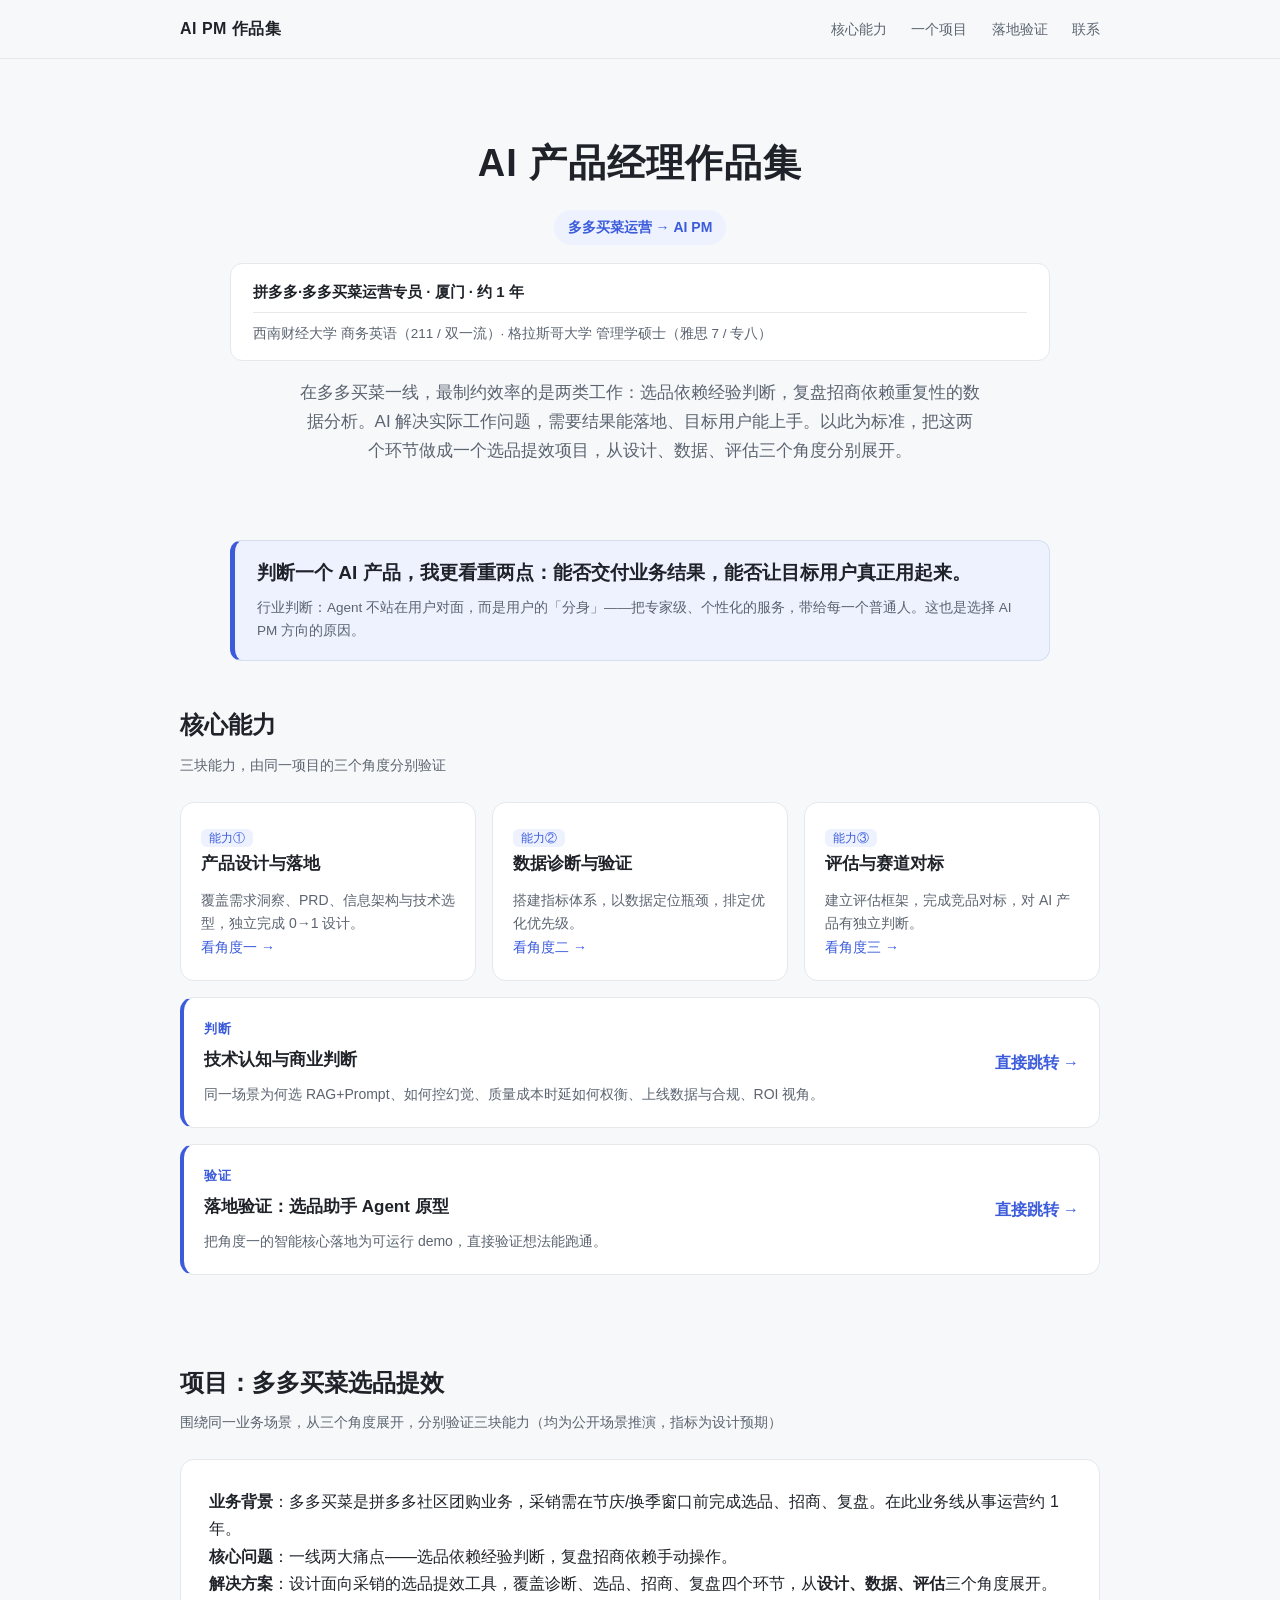
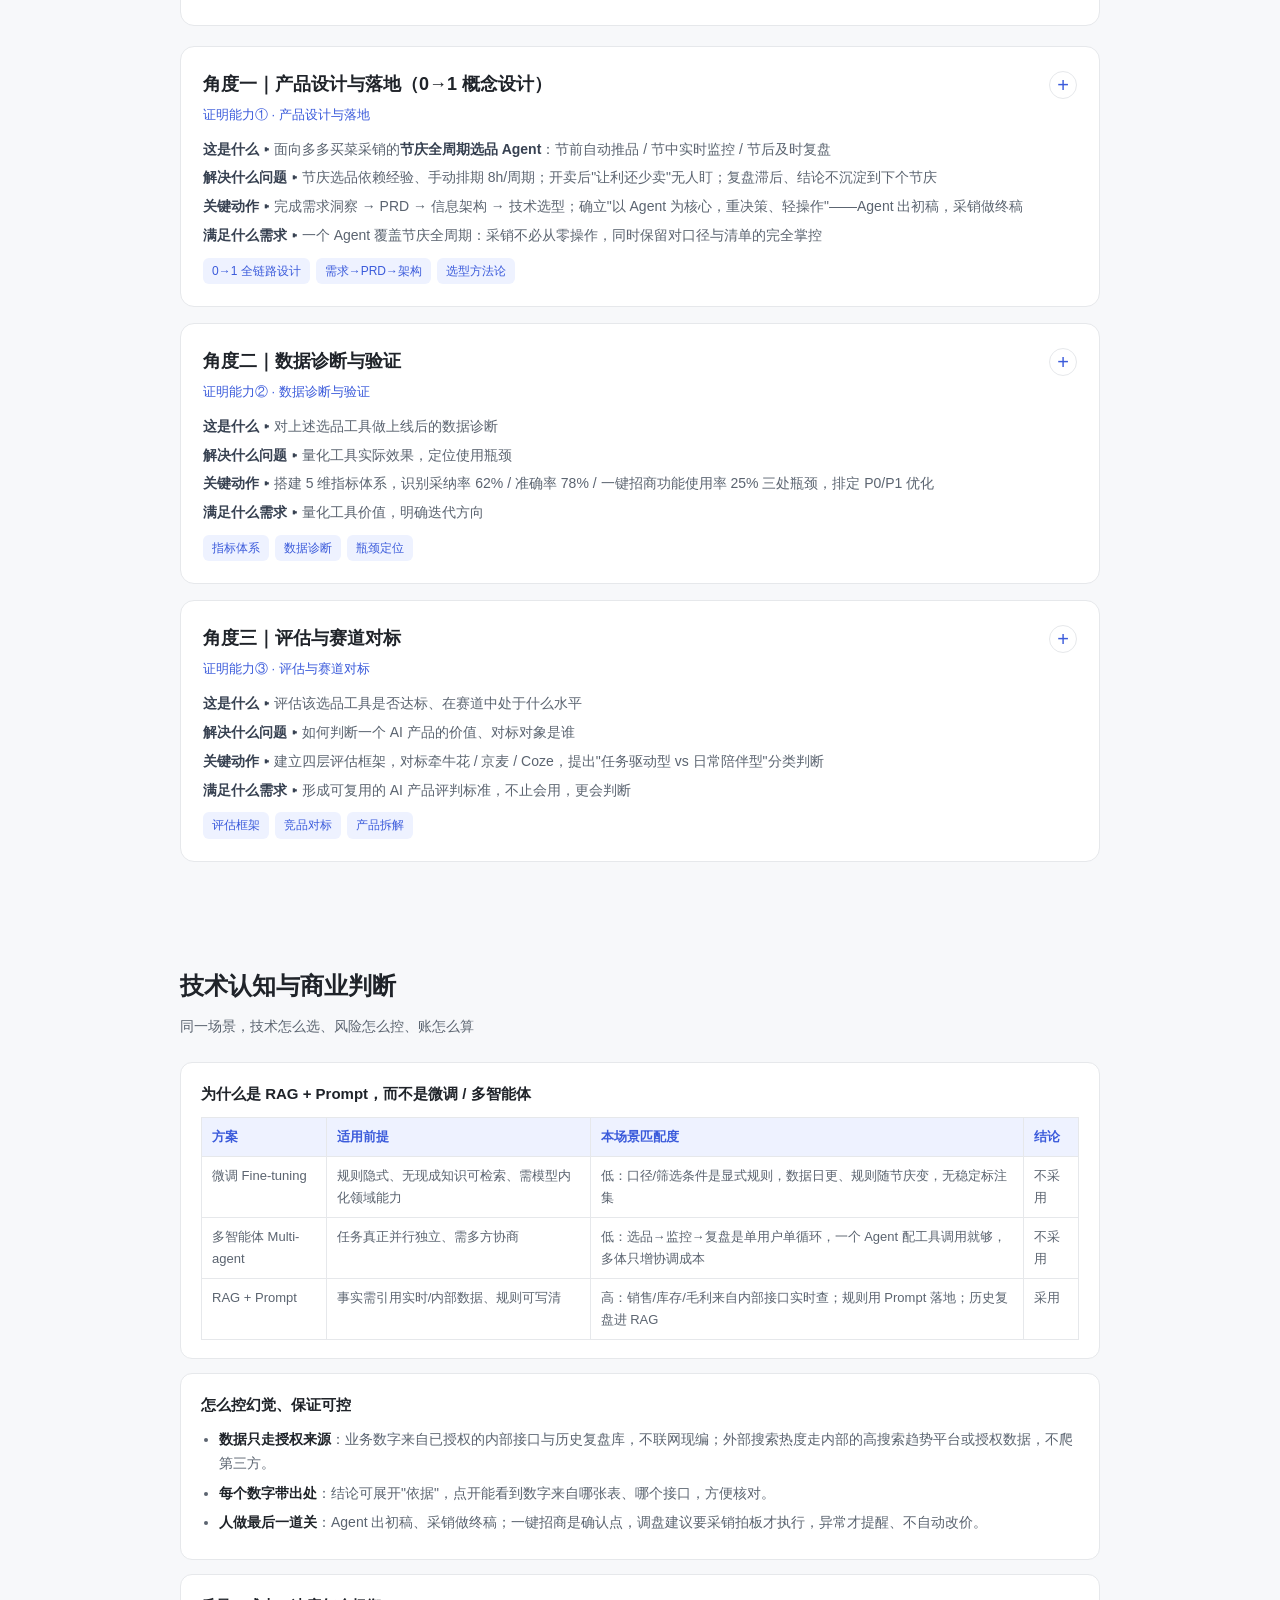
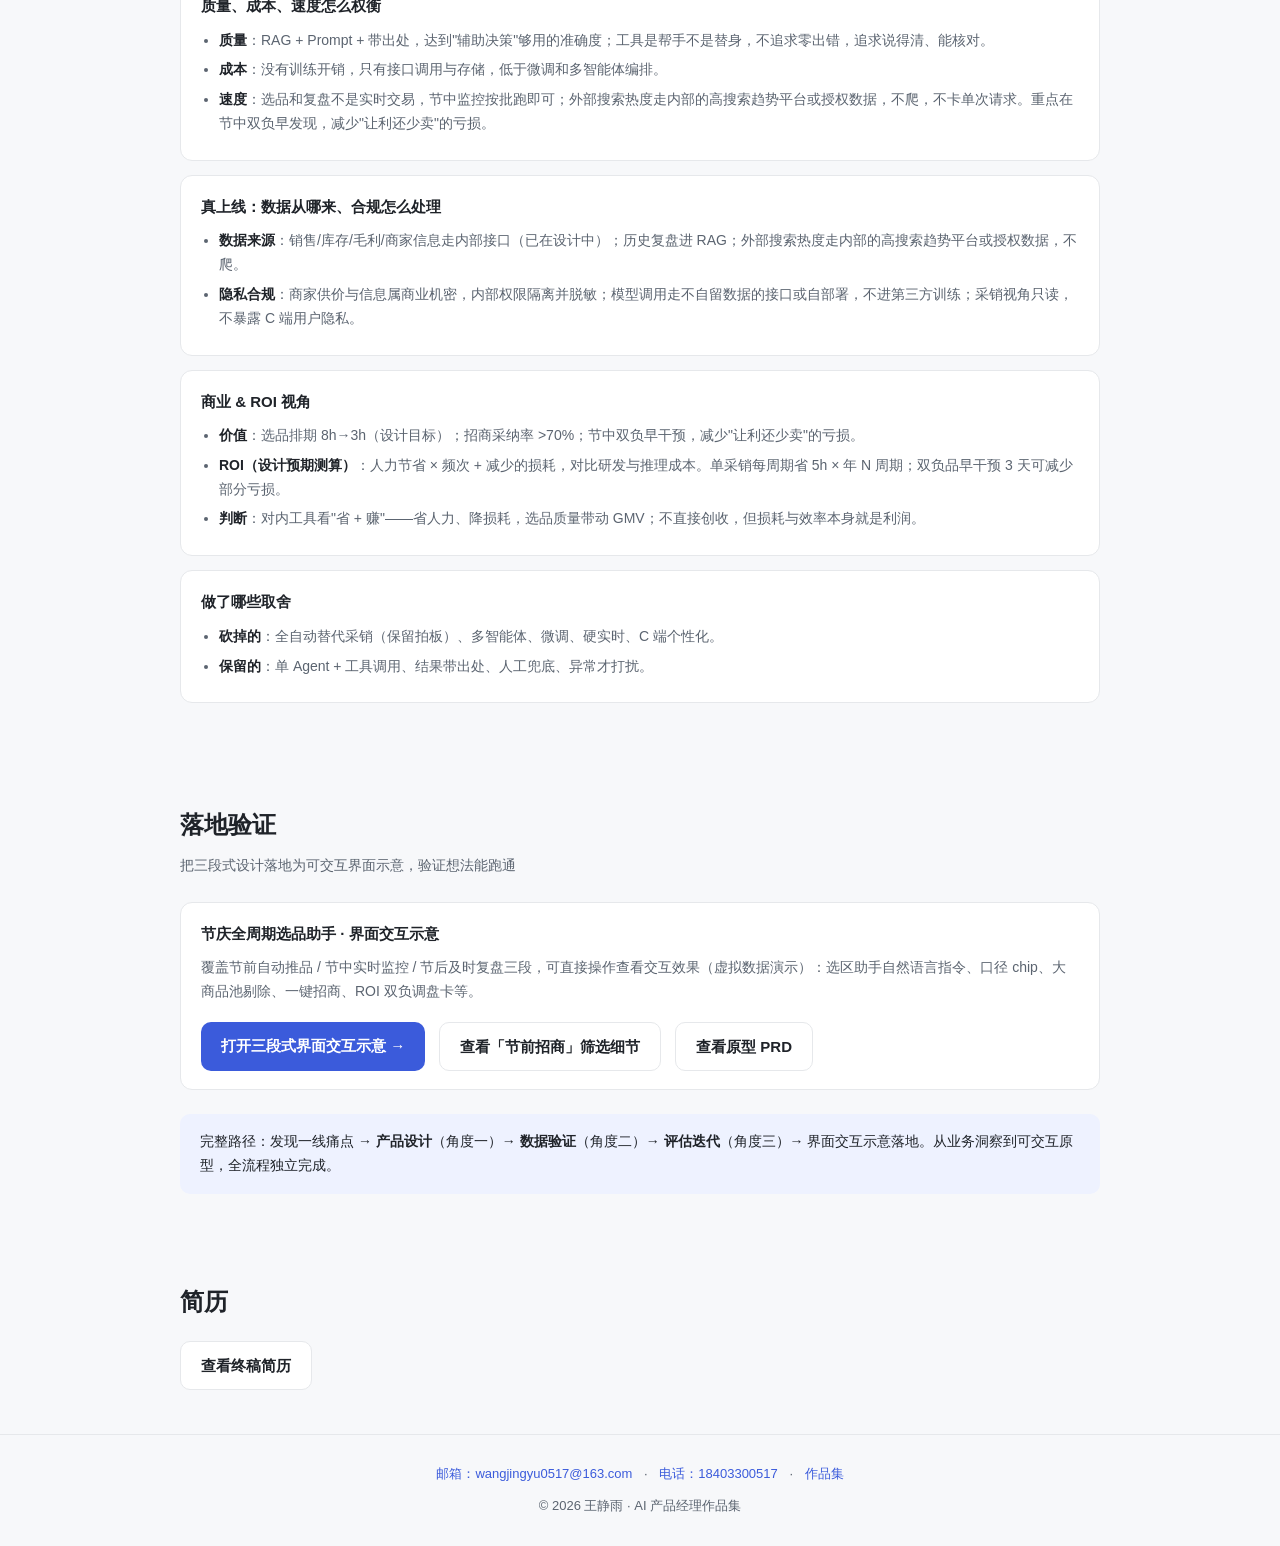
==== commit 1921d196: "update: 精简简历入口，页脚改为邮箱/电话/作品集" ====
--- a/index.html
+++ b/index.html
@@ -490,10 +490,8 @@
 <section id="resume">
   <div class="wrap">
     <h2>简历</h2>
-    <div class="sec-sub">终稿简历已上线；框架草稿保留备查</div>
     <div class="cta">
       <a class="btn btn-ghost" href="/resume/">查看终稿简历</a>
-      <a class="btn btn-ghost" href="简历框架_AI_PM.html">查看框架草稿（非终稿）</a>
     </div>
   </div>
 </section>
@@ -502,8 +500,8 @@
   <div class="wrap">
     <div class="contact">
       <a href="mailto:wangjingyu0517@163.com">邮箱：wangjingyu0517@163.com</a> ·
-      <a href="#">BOSS/脉脉</a> ·
-      <a href="#">作品集 PDF</a>
+      <a href="tel:18403300517">电话：18403300517</a> ·
+      <a href="/">作品集</a>
     </div>
     <p style="margin-top:10px">© 2026 王静雨 · AI 产品经理作品集</p>
   </div>
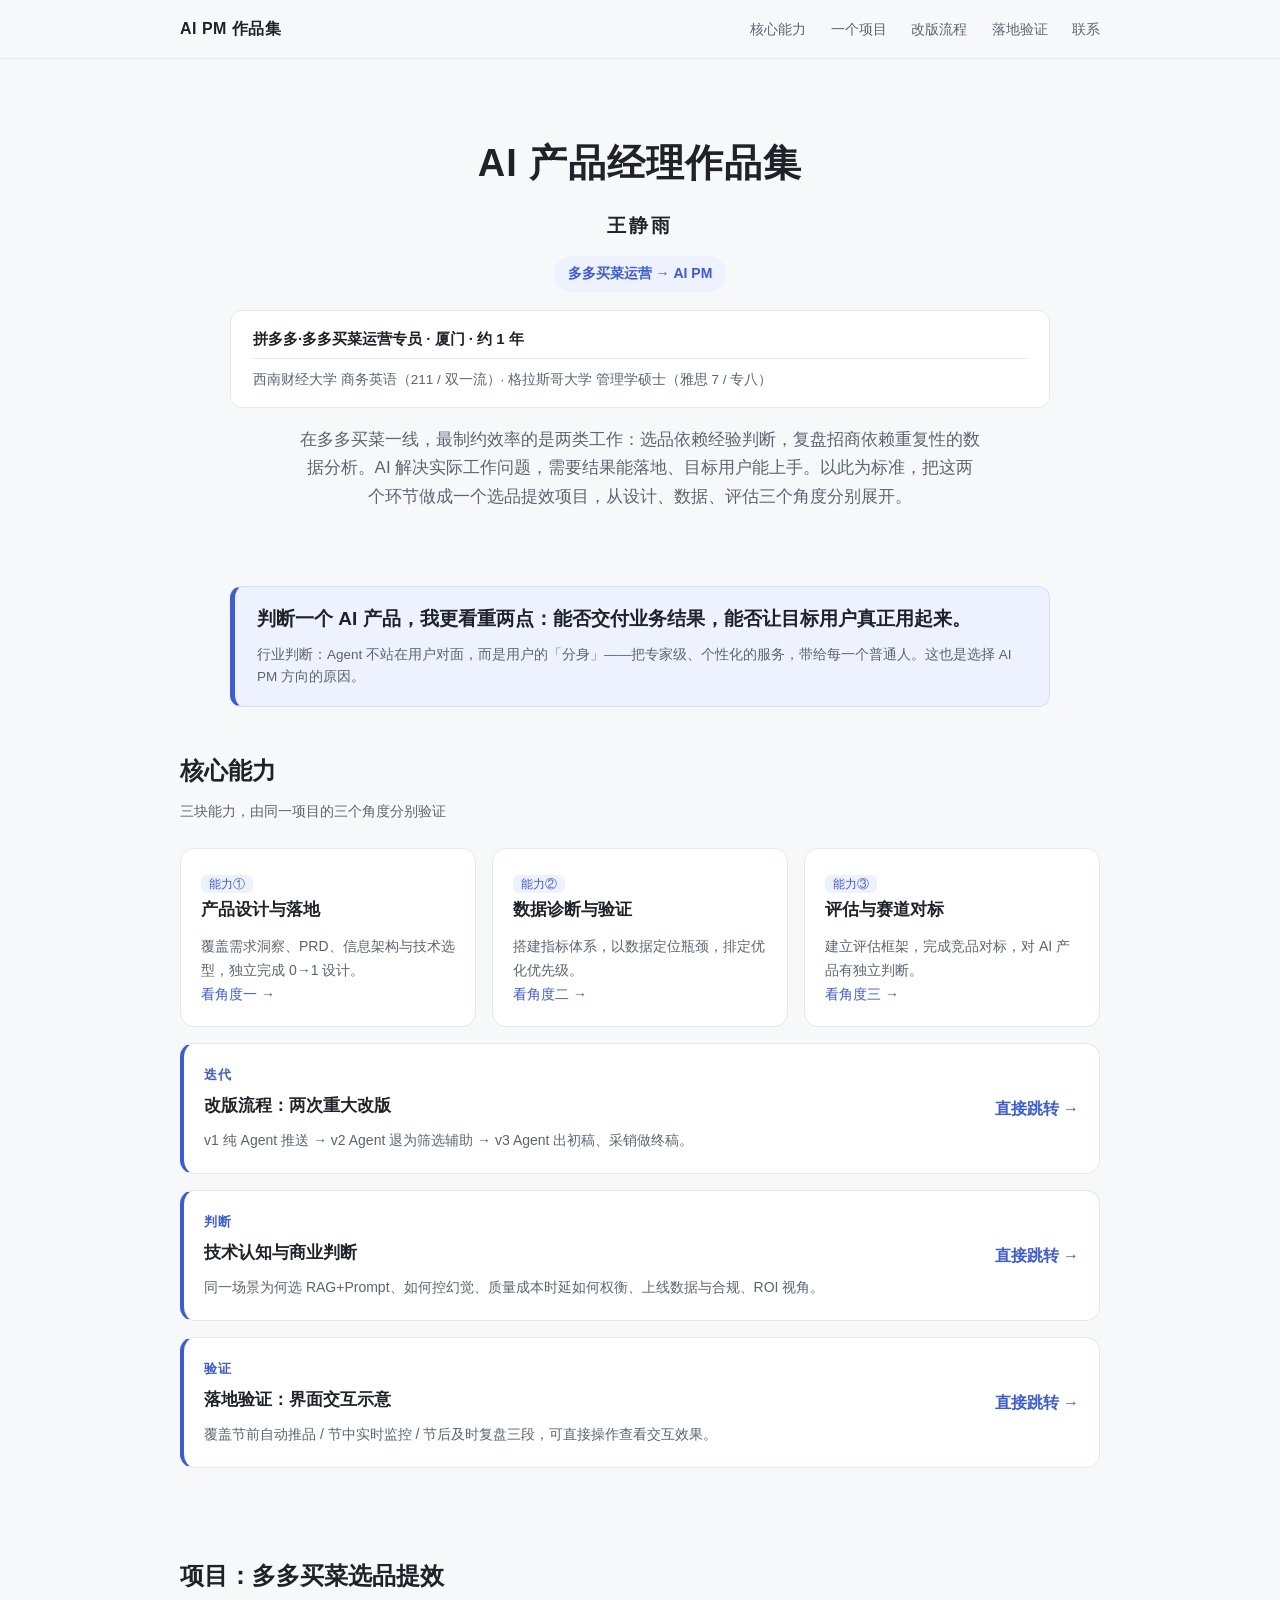
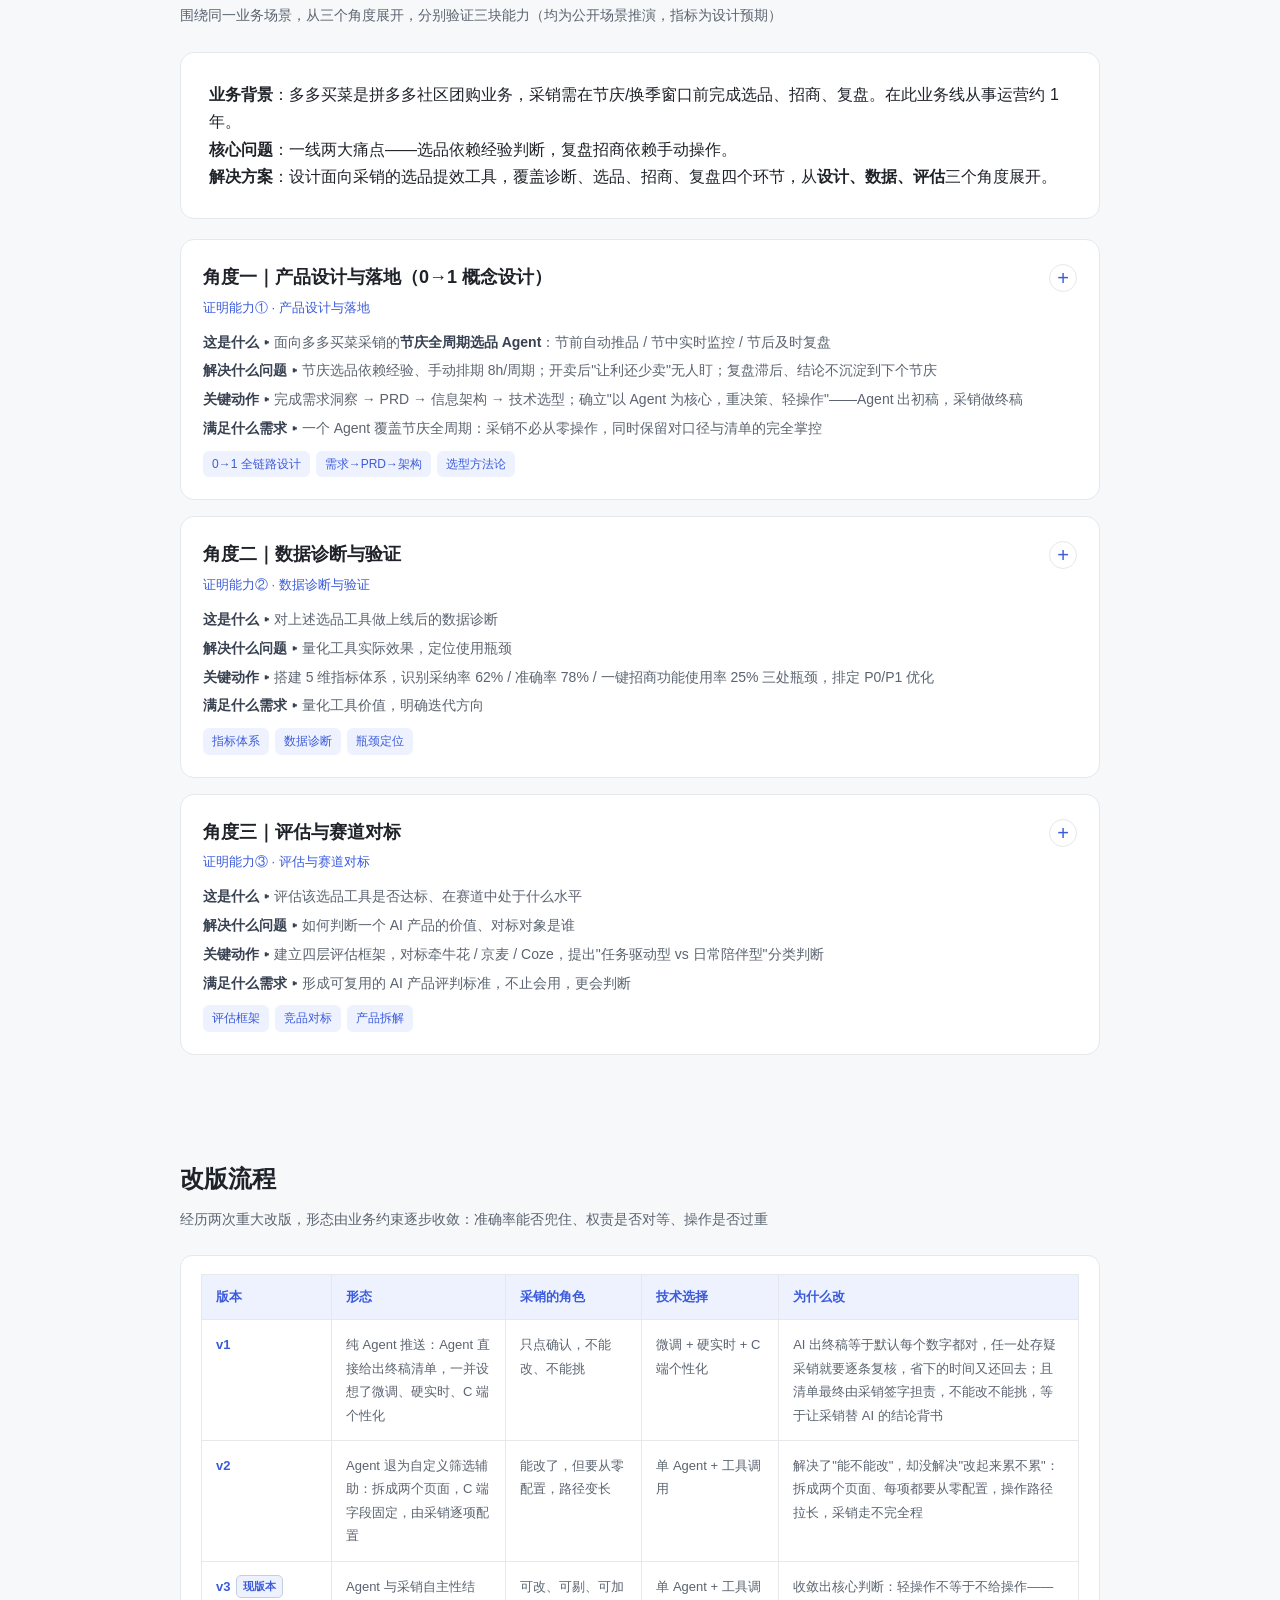
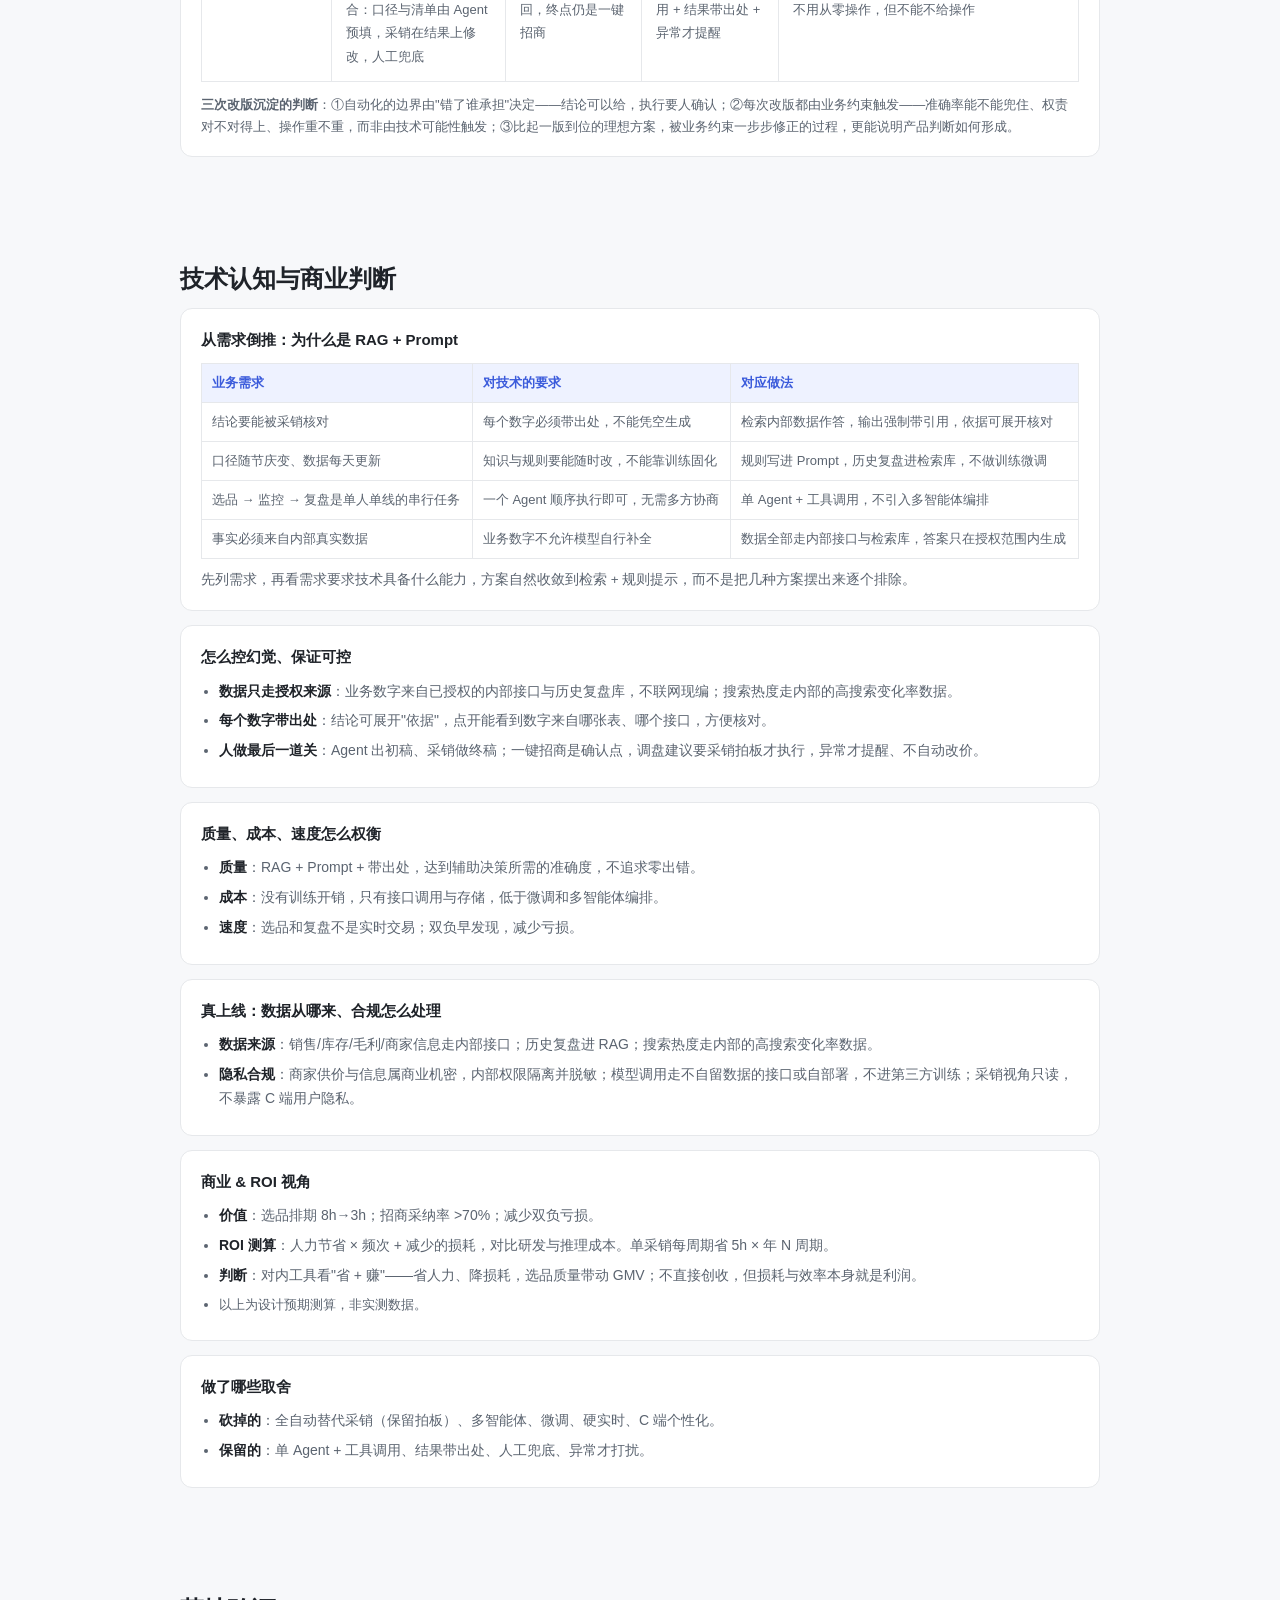
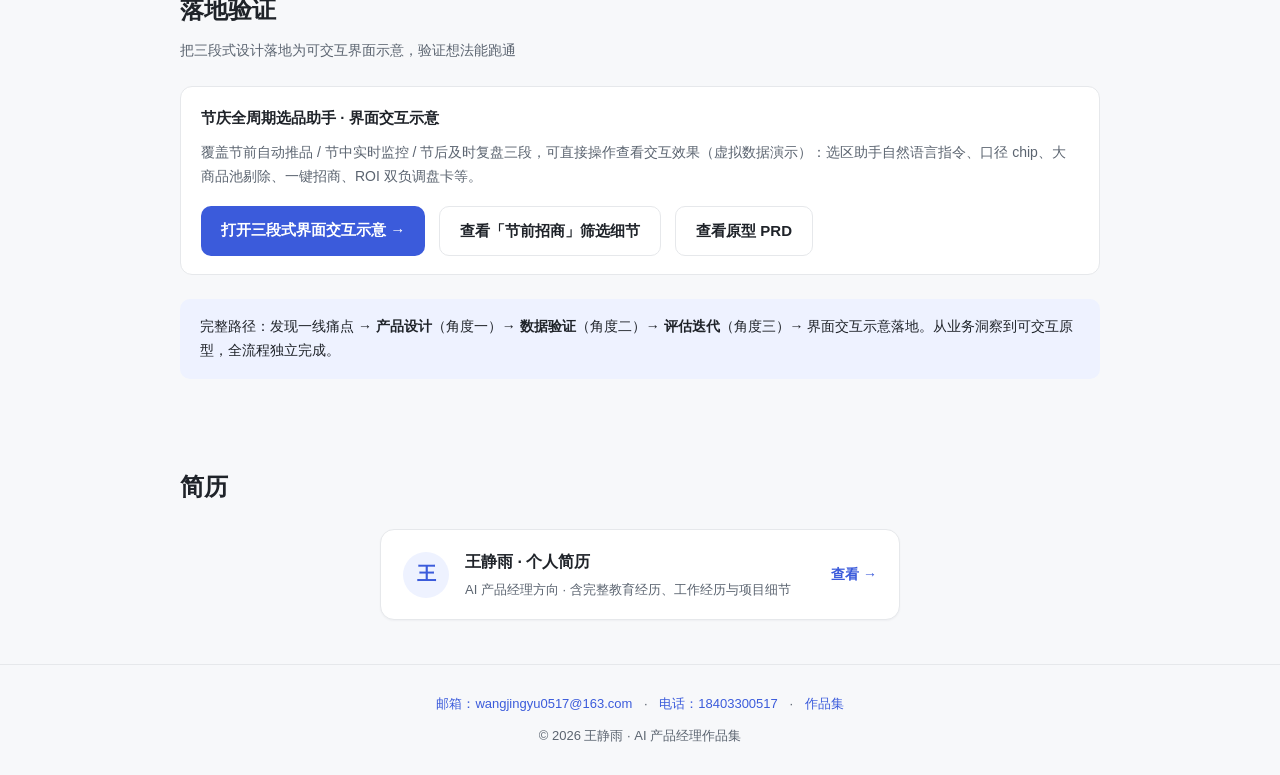
==== commit bdd1441b: "update: 作品集精修 — 12条文案/UI改动、改版流程独立板块、去虚构反馈、外部搜索热度修正" ====
--- a/index.html
+++ b/index.html
@@ -95,6 +95,25 @@
   .tech-block table{border-collapse:collapse;width:100%;margin:0;font-size:13px}
   .tech-block th,.tech-block td{border:1px solid var(--line);padding:8px 10px;text-align:left;color:var(--sub);vertical-align:top}
   .tech-block th{background:var(--accent-soft);color:var(--accent);font-weight:600}
+  .tbl-ver td{padding:13px 14px;line-height:1.8}
+  .tbl-ver th{padding:11px 14px;white-space:nowrap}
+  .tbl-ver th:first-child,.tbl-ver td:first-child{width:130px;white-space:nowrap}
+  .tbl-ver td:first-child{color:var(--ink)}
+  .ver{font-weight:700;color:var(--accent)}
+  .ver-now{display:inline-block;font-size:11px;font-weight:600;color:var(--accent);background:var(--accent-soft);
+    border:1px solid #c5cde0;border-radius:5px;padding:1px 6px;margin-left:6px;vertical-align:1px}
+  .hero-name{font-size:19px;font-weight:600;color:var(--ink);letter-spacing:3px;margin-top:14px}
+  .resume-cta{display:flex;justify-content:center;margin-top:22px}
+  .resume-btn{display:flex;align-items:center;gap:16px;width:100%;max-width:520px;
+    background:var(--card);border:1px solid var(--line);border-radius:14px;padding:18px 22px;text-decoration:none;
+    box-shadow:0 1px 2px rgba(16,24,40,.04);transition:border-color .18s ease,box-shadow .18s ease,transform .18s ease}
+  .resume-btn:hover{border-color:var(--accent);box-shadow:0 6px 20px rgba(59,91,219,.12);transform:translateY(-1px)}
+  .rb-avatar{flex:0 0 auto;width:46px;height:46px;border-radius:50%;background:var(--accent-soft);color:var(--accent);
+    display:flex;align-items:center;justify-content:center;font-size:19px;font-weight:700}
+  .rb-text{flex:1 1 auto;min-width:0;text-align:left}
+  .rb-title{display:block;font-size:16px;font-weight:700;color:var(--ink)}
+  .rb-desc{display:block;font-size:13px;color:var(--sub);margin-top:3px}
+  .rb-arrow{flex:0 0 auto;font-size:14px;font-weight:600;color:var(--accent);white-space:nowrap}
   @media(max-width:720px){.grid3{grid-template-columns:1fr}.grid2{grid-template-columns:1fr}.hero h1{font-size:30px}}
 </style>
 </head>
@@ -105,6 +124,7 @@
     <nav>
       <a href="#about">核心能力</a>
       <a href="#cases">一个项目</a>
+      <a href="#iteration">改版流程</a>
       <a href="#proof">落地验证</a>
       <a href="#contact">联系</a>
     </nav>
@@ -114,6 +134,7 @@
 <div class="hero">
   <div class="wrap">
     <h1>AI 产品经理作品集</h1>
+    <div class="hero-name">王静雨</div>
     <div class="tag">多多买菜运营 → AI PM</div>
     <div class="profile-card">
       <div class="pc-row1">拼多多·多多买菜运营专员 · 厦门 · 约 1 年</div>
@@ -151,6 +172,14 @@
     </div>
     <div class="pcard" style="margin-top:16px;display:flex;flex-wrap:wrap;justify-content:space-between;align-items:center;gap:14px">
       <div>
+        <div class="num">迭代</div>
+        <h3>改版流程：两次重大改版</h3>
+        <p>v1 纯 Agent 推送 → v2 Agent 退为筛选辅助 → v3 Agent 出初稿、采销做终稿。</p>
+      </div>
+      <a href="#iteration" style="white-space:nowrap;font-weight:700;color:var(--accent);text-decoration:none">直接跳转 →</a>
+    </div>
+    <div class="pcard" style="margin-top:16px;display:flex;flex-wrap:wrap;justify-content:space-between;align-items:center;gap:14px">
+      <div>
         <div class="num">判断</div>
         <h3>技术认知与商业判断</h3>
         <p>同一场景为何选 RAG+Prompt、如何控幻觉、质量成本时延如何权衡、上线数据与合规、ROI 视角。</p>
@@ -160,8 +189,8 @@
     <div class="pcard" style="margin-top:16px;display:flex;flex-wrap:wrap;justify-content:space-between;align-items:center;gap:14px">
       <div>
         <div class="num">验证</div>
-        <h3>落地验证：选品助手 Agent 原型</h3>
-        <p>把角度一的智能核心落地为可运行 demo，直接验证想法能跑通。</p>
+        <h3>落地验证：界面交互示意</h3>
+        <p>覆盖节前自动推品 / 节中实时监控 / 节后及时复盘三段，可直接操作查看交互效果。</p>
       </div>
       <a href="#proof" style="white-space:nowrap;font-weight:700;color:var(--accent);text-decoration:none">直接跳转 →</a>
     </div>
@@ -207,7 +236,7 @@
           <li>用户：社区团购采销（非技术岗，重效率、轻操作）</li>
           <li>核心场景：节庆/换季前的选品决策、商家招商、售后复盘</li>
         </ul>
-        <h4>产品决策（PM 思考）</h4>
+        <h4>产品决策</h4>
         <ul>
           <li>不做全自动替代，采用"AI 生成 + 采销拍板"：采销保留对清单的增删和最终决策权，降低采纳门槛。</li>
           <li>用"45 天节庆提醒"把被动响应变主动，抢招商窗口。</li>
@@ -219,8 +248,8 @@
           <tr><td>品类助手-爆品推荐</td><td>节庆换季无目标</td><td>AI 自动生成招品清单，采纳率 &gt;70%</td></tr>
           <tr><td>45 天节庆提醒</td><td>错过招商窗口</td><td>节庆前 45 天自动提醒 + 跳转清单</td></tr>
           <tr><td>一键招商</td><td>招商效率低</td><td>批量邀请，72h 冷却防重复，15 天最多 3 次</td></tr>
-          <tr><td>节中 ROI 监控</td><td>让利还少卖没人盯</td><td>双负品当日提醒，调盘建议采纳率 &gt;60%</td></tr>
-          <tr><td>爆品复盘面板</td><td>不知哪些品该换</td><td>自动跑复盘，高销量/高转化品与滞销品主动推送</td></tr>
+          <tr><td>节中 ROI 监控</td><td>ROI 预警不明显</td><td>双负品当日提醒，调盘建议采纳率 &gt;60%</td></tr>
+          <tr><td>爆品复盘面板</td><td>节后无沉淀</td><td>高销量/高转化品与滞销品自动复盘、沉淀、打标</td></tr>
         </table>
         <h4>关键设计细节</h4>
         <p style="color:var(--sub);font-size:13px;margin:0 0 8px"><b>本工具按节庆周期分三段，由同一个 Agent 贯穿</b>：节前自动推品（见下方界面示意）→ 节中实时监控 → 节后及时复盘（见其后工作流拆解）。设计原则：以 Agent 为核心，重决策、轻操作——Agent 出初稿，采销做终稿。完整交互原型（节前 / 节中 / 节后 三段可切换）：<a class="btn btn-ghost" href="agent_console_draft.html" target="_blank">打开「节庆选品 Agent」交互原型 →</a></p>
@@ -284,10 +313,6 @@
           <li>局限：概念设计阶段，未做真实用户可用性测试；准确率依赖底层数据质量。</li>
           <li>下一步：补充采销深度访谈验证采纳率假设；增强"自定义清单"的引导设计（在 AI 清单上采纳/剔除/替换），帮助采销养成自定义习惯，降低整单采纳门槛。</li>
         </ul>
-        <h4>设计迭代记录（来自真实反馈）</h4>
-        <p>第一版做成"纯 Agent 推送"：Agent 直接给终稿清单，采销只点确认。内部评审反馈——采销没有掌控感，不能改、不能挑，业务经验无处施展，不会用。</p>
-        <p>据此改为<b>"Agent 出初稿，采销做终稿"</b>：Agent 预填口径与清单，采销可逐条改、可剔除、可加回，终点仍是一键招商。掌控感回到采销，AI 不出"替人决策"的越界感。这一版才立得住。</p>
-        <p style="color:var(--sub);font-size:13px">比起一版到位的理想方案，被真实反馈推翻再收敛的过程，更能说明产品判断如何形成。</p>
       </div>
     </div>
 
@@ -410,25 +435,60 @@
   </div>
 </section>
 
+<section id="iteration">
+  <div class="wrap">
+    <h2>改版流程</h2>
+    <div class="sec-sub">经历两次重大改版，形态由业务约束逐步收敛：准确率能否兜住、权责是否对等、操作是否过重</div>
+    <div class="tech-block">
+      <table class="tbl-ver">
+        <tr><th>版本</th><th>形态</th><th>采销的角色</th><th>技术选择</th><th>为什么改</th></tr>
+        <tr>
+          <td><span class="ver">v1</span></td>
+          <td>纯 Agent 推送：Agent 直接给出终稿清单，一并设想了微调、硬实时、C 端个性化</td>
+          <td>只点确认，不能改、不能挑</td>
+          <td>微调 + 硬实时 + C 端个性化</td>
+          <td>AI 出终稿等于默认每个数字都对，任一处存疑采销就要逐条复核，省下的时间又还回去；且清单最终由采销签字担责，不能改不能挑，等于让采销替 AI 的结论背书</td>
+        </tr>
+        <tr>
+          <td><span class="ver">v2</span></td>
+          <td>Agent 退为自定义筛选辅助：拆成两个页面，C 端字段固定，由采销逐项配置</td>
+          <td>能改了，但要从零配置，路径变长</td>
+          <td>单 Agent + 工具调用</td>
+          <td>解决了"能不能改"，却没解决"改起来累不累"：拆成两个页面、每项都要从零配置，操作路径拉长，采销走不完全程</td>
+        </tr>
+        <tr>
+          <td><span class="ver">v3</span><span class="ver-now">现版本</span></td>
+          <td>Agent 与采销自主性结合：口径与清单由 Agent 预填，采销在结果上修改，人工兜底</td>
+          <td>可改、可剔、可加回，终点仍是一键招商</td>
+          <td>单 Agent + 工具调用 + 结果带出处 + 异常才提醒</td>
+          <td>收敛出核心判断：轻操作不等于不给操作——不用从零操作，但不能不给操作</td>
+        </tr>
+      </table>
+      <p style="color:var(--sub);font-size:13px;margin-top:12px"><b>三次改版沉淀的判断</b>：①自动化的边界由"错了谁承担"决定——结论可以给，执行要人确认；②每次改版都由业务约束触发——准确率能不能兜住、权责对不对得上、操作重不重，而非由技术可能性触发；③比起一版到位的理想方案，被业务约束一步步修正的过程，更能说明产品判断如何形成。</p>
+    </div>
+  </div>
+</section>
+
 <section id="tech">
   <div class="wrap">
     <h2>技术认知与商业判断</h2>
-    <div class="sec-sub">同一场景，技术怎么选、风险怎么控、账怎么算</div>
-
-    <div class="tech-block">
-      <h4>为什么是 RAG + Prompt，而不是微调 / 多智能体</h4>
+
+    <div class="tech-block">
+      <h4>从需求倒推：为什么是 RAG + Prompt</h4>
       <table>
-        <tr><th>方案</th><th>适用前提</th><th>本场景匹配度</th><th>结论</th></tr>
-        <tr><td>微调 Fine-tuning</td><td>规则隐式、无现成知识可检索、需模型内化领域能力</td><td>低：口径/筛选条件是显式规则，数据日更、规则随节庆变，无稳定标注集</td><td>不采用</td></tr>
-        <tr><td>多智能体 Multi-agent</td><td>任务真正并行独立、需多方协商</td><td>低：选品→监控→复盘是单用户单循环，一个 Agent 配工具调用就够，多体只增协调成本</td><td>不采用</td></tr>
-        <tr><td>RAG + Prompt</td><td>事实需引用实时/内部数据、规则可写清</td><td>高：销售/库存/毛利来自内部接口实时查；规则用 Prompt 落地；历史复盘进 RAG</td><td>采用</td></tr>
+        <tr><th>业务需求</th><th>对技术的要求</th><th>对应做法</th></tr>
+        <tr><td>结论要能被采销核对</td><td>每个数字必须带出处，不能凭空生成</td><td>检索内部数据作答，输出强制带引用，依据可展开核对</td></tr>
+        <tr><td>口径随节庆变、数据每天更新</td><td>知识与规则要能随时改，不能靠训练固化</td><td>规则写进 Prompt，历史复盘进检索库，不做训练微调</td></tr>
+        <tr><td>选品 → 监控 → 复盘是单人单线的串行任务</td><td>一个 Agent 顺序执行即可，无需多方协商</td><td>单 Agent + 工具调用，不引入多智能体编排</td></tr>
+        <tr><td>事实必须来自内部真实数据</td><td>业务数字不允许模型自行补全</td><td>数据全部走内部接口与检索库，答案只在授权范围内生成</td></tr>
       </table>
+      <p style="margin-top:10px;color:var(--sub);font-size:13.5px">先列需求，再看需求要求技术具备什么能力，方案自然收敛到检索 + 规则提示，而不是把几种方案摆出来逐个排除。</p>
     </div>
 
     <div class="tech-block">
       <h4>怎么控幻觉、保证可控</h4>
       <ul>
-        <li><b>数据只走授权来源</b>：业务数字来自已授权的内部接口与历史复盘库，不联网现编；外部搜索热度走内部的高搜索趋势平台或授权数据，不爬第三方。</li>
+        <li><b>数据只走授权来源</b>：业务数字来自已授权的内部接口与历史复盘库，不联网现编；搜索热度走内部的高搜索变化率数据。</li>
         <li><b>每个数字带出处</b>：结论可展开"依据"，点开能看到数字来自哪张表、哪个接口，方便核对。</li>
         <li><b>人做最后一道关</b>：Agent 出初稿、采销做终稿；一键招商是确认点，调盘建议要采销拍板才执行，异常才提醒、不自动改价。</li>
       </ul>
@@ -437,16 +497,16 @@
     <div class="tech-block">
       <h4>质量、成本、速度怎么权衡</h4>
       <ul>
-        <li><b>质量</b>：RAG + Prompt + 带出处，达到"辅助决策"够用的准确度；工具是帮手不是替身，不追求零出错，追求说得清、能核对。</li>
+        <li><b>质量</b>：RAG + Prompt + 带出处，达到辅助决策所需的准确度，不追求零出错。</li>
         <li><b>成本</b>：没有训练开销，只有接口调用与存储，低于微调和多智能体编排。</li>
-        <li><b>速度</b>：选品和复盘不是实时交易，节中监控按批跑即可；外部搜索热度走内部的高搜索趋势平台或授权数据，不爬，不卡单次请求。重点在节中双负早发现，减少"让利还少卖"的亏损。</li>
+        <li><b>速度</b>：选品和复盘不是实时交易；双负早发现，减少亏损。</li>
       </ul>
     </div>
 
     <div class="tech-block">
       <h4>真上线：数据从哪来、合规怎么处理</h4>
       <ul>
-        <li><b>数据来源</b>：销售/库存/毛利/商家信息走内部接口（已在设计中）；历史复盘进 RAG；外部搜索热度走内部的高搜索趋势平台或授权数据，不爬。</li>
+        <li><b>数据来源</b>：销售/库存/毛利/商家信息走内部接口；历史复盘进 RAG；搜索热度走内部的高搜索变化率数据。</li>
         <li><b>隐私合规</b>：商家供价与信息属商业机密，内部权限隔离并脱敏；模型调用走不自留数据的接口或自部署，不进第三方训练；采销视角只读，不暴露 C 端用户隐私。</li>
       </ul>
     </div>
@@ -454,9 +514,10 @@
     <div class="tech-block">
       <h4>商业 &amp; ROI 视角</h4>
       <ul>
-        <li><b>价值</b>：选品排期 8h→3h（设计目标）；招商采纳率 &gt;70%；节中双负早干预，减少"让利还少卖"的亏损。</li>
-        <li><b>ROI（设计预期测算）</b>：人力节省 × 频次 + 减少的损耗，对比研发与推理成本。单采销每周期省 5h × 年 N 周期；双负品早干预 3 天可减少部分亏损。</li>
+        <li><b>价值</b>：选品排期 8h→3h；招商采纳率 &gt;70%；减少双负亏损。</li>
+        <li><b>ROI 测算</b>：人力节省 × 频次 + 减少的损耗，对比研发与推理成本。单采销每周期省 5h × 年 N 周期。</li>
         <li><b>判断</b>：对内工具看"省 + 赚"——省人力、降损耗，选品质量带动 GMV；不直接创收，但损耗与效率本身就是利润。</li>
+        <li style="color:var(--sub);font-size:13px">以上为设计预期测算，非实测数据。</li>
       </ul>
     </div>
 
@@ -490,8 +551,15 @@
 <section id="resume">
   <div class="wrap">
     <h2>简历</h2>
-    <div class="cta">
-      <a class="btn btn-ghost" href="/resume/">查看终稿简历</a>
+    <div class="resume-cta">
+      <a class="resume-btn" href="/resume/" target="_blank">
+        <span class="rb-avatar">王</span>
+        <span class="rb-text">
+          <span class="rb-title">王静雨 · 个人简历</span>
+          <span class="rb-desc">AI 产品经理方向 · 含完整教育经历、工作经历与项目细节</span>
+        </span>
+        <span class="rb-arrow">查看 →</span>
+      </a>
     </div>
   </div>
 </section>
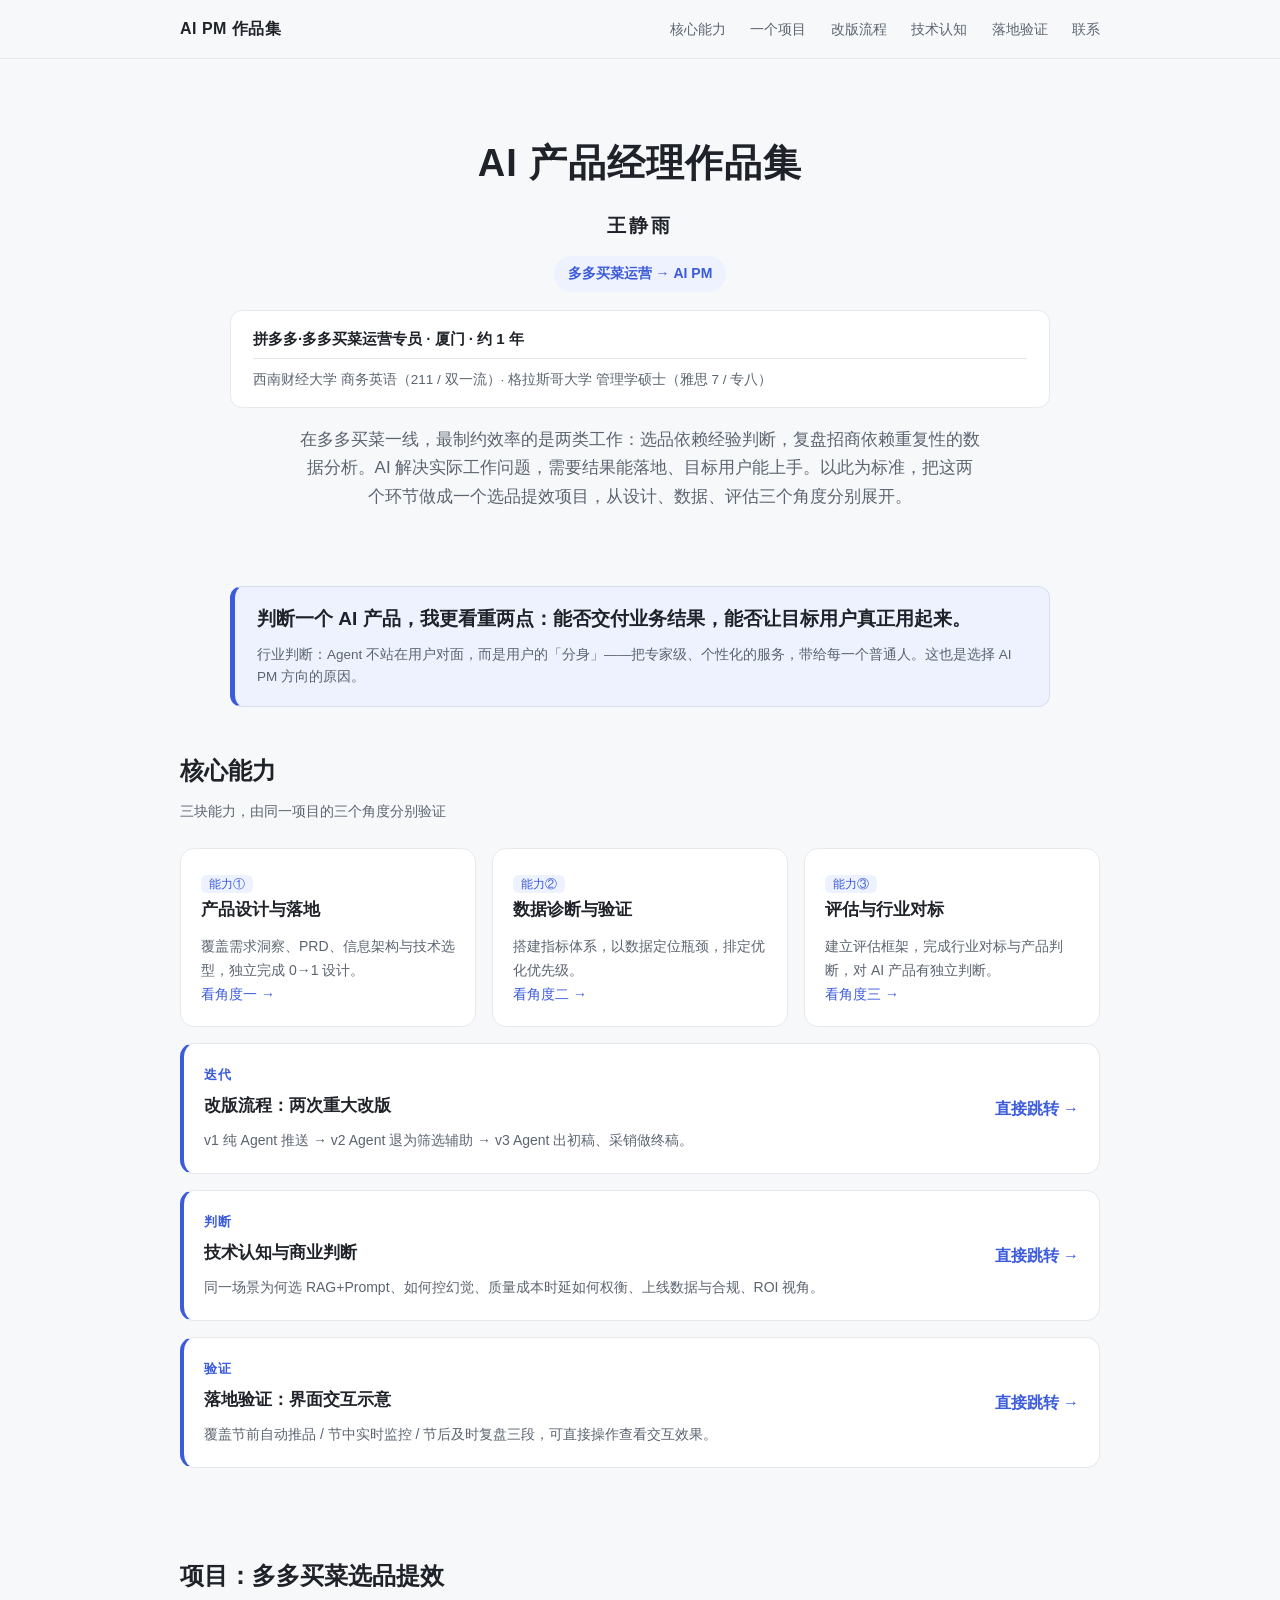
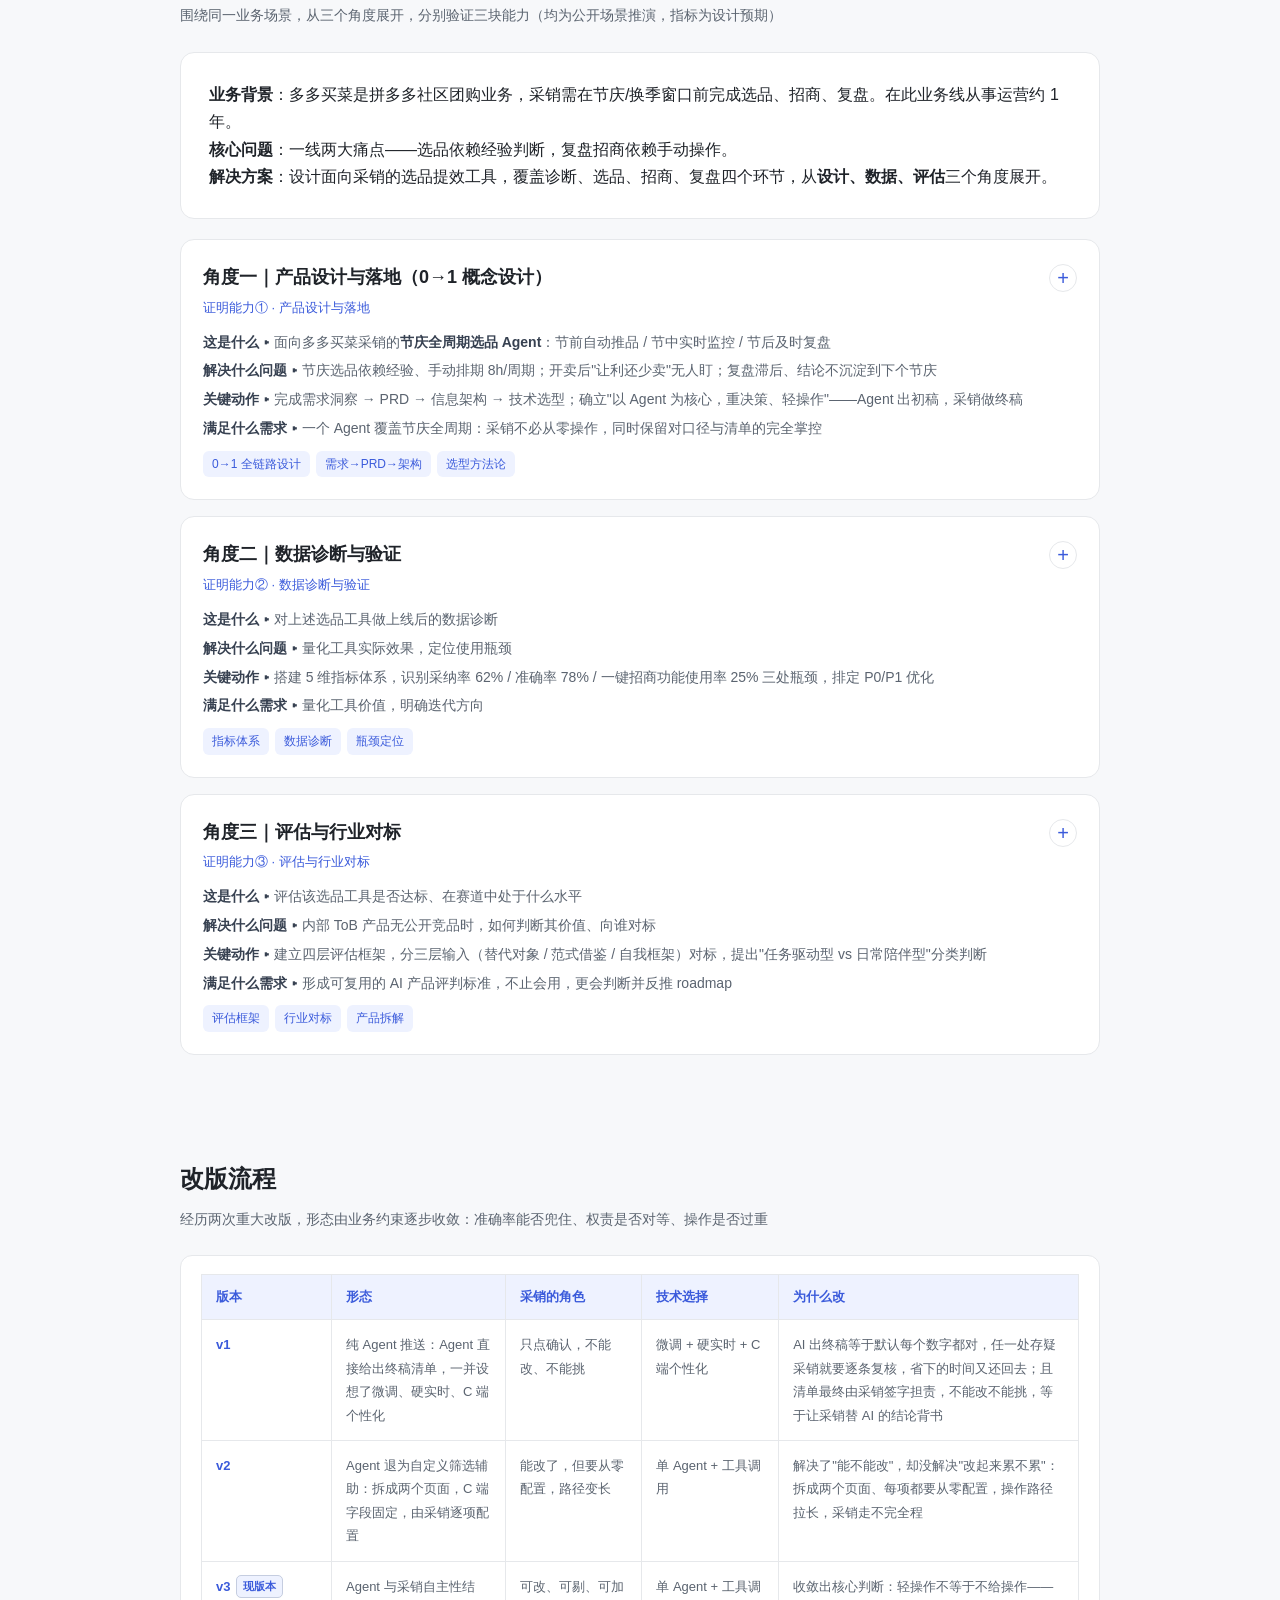
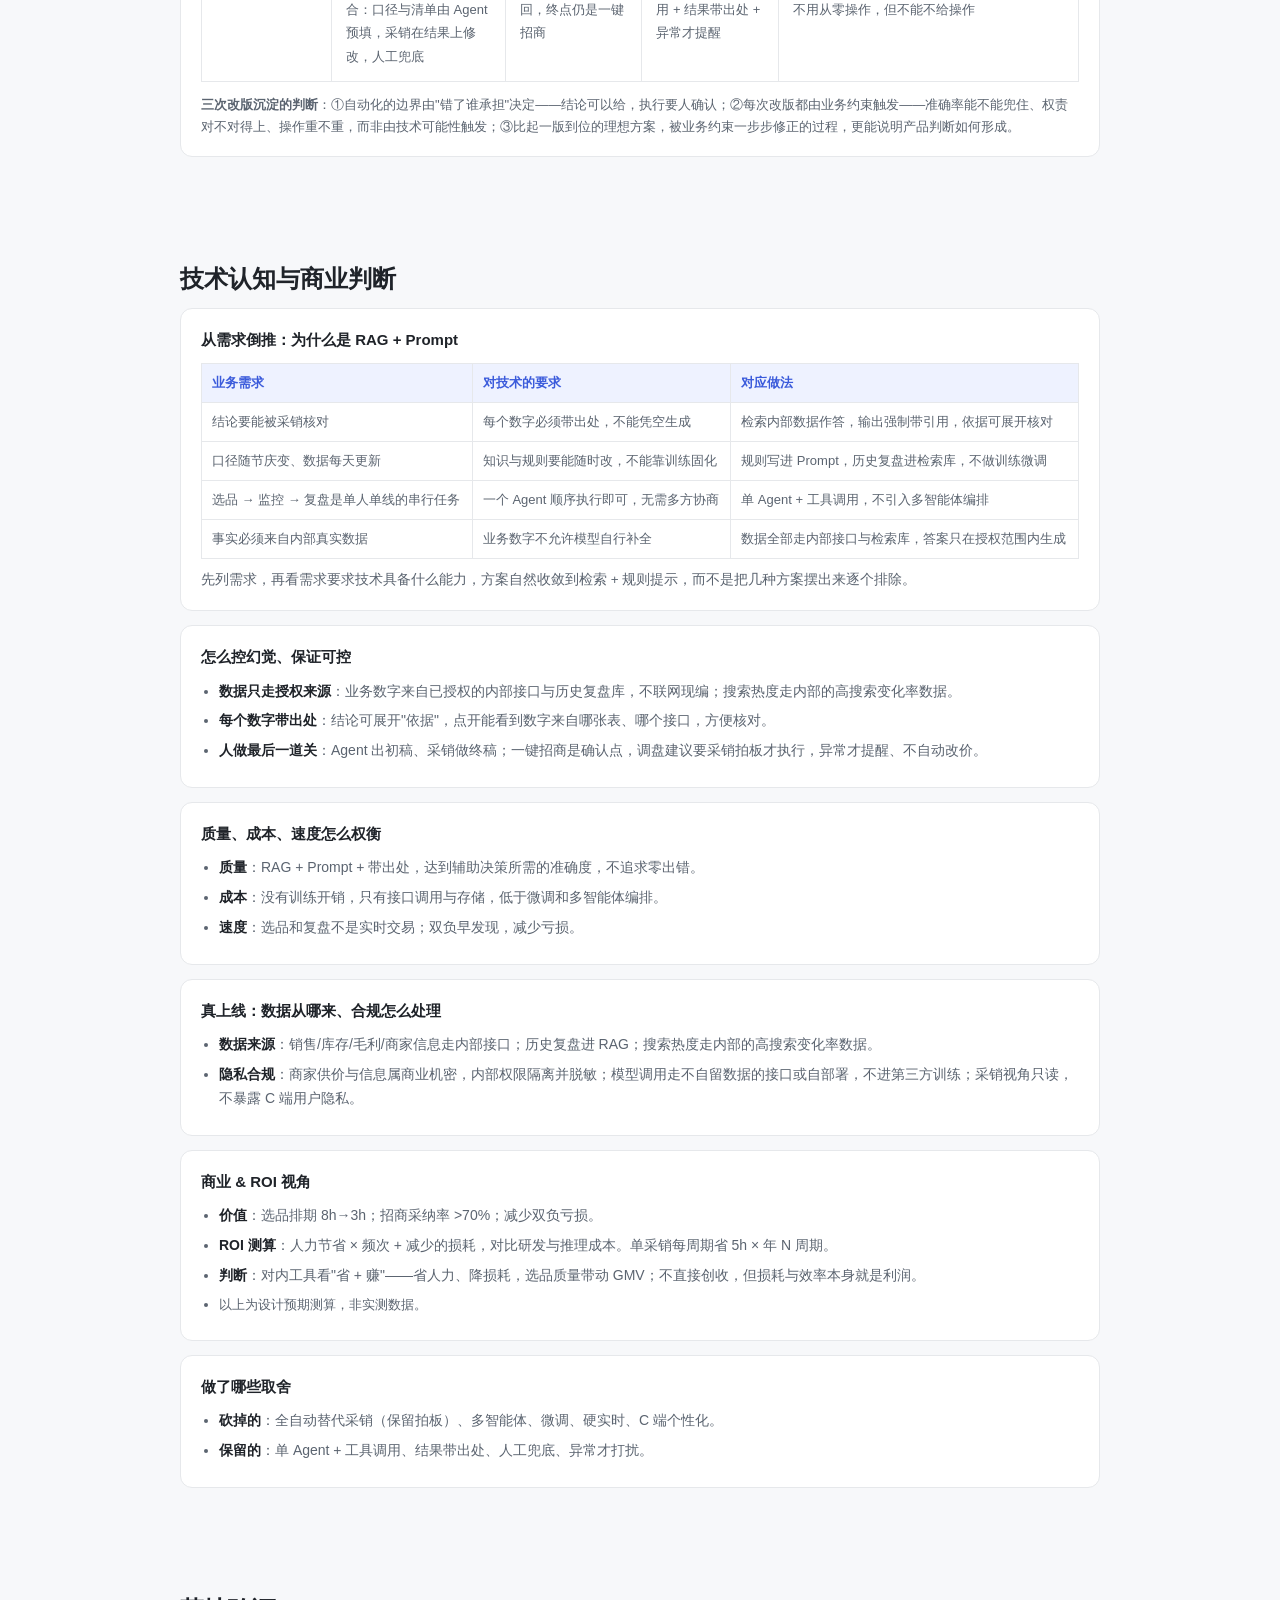
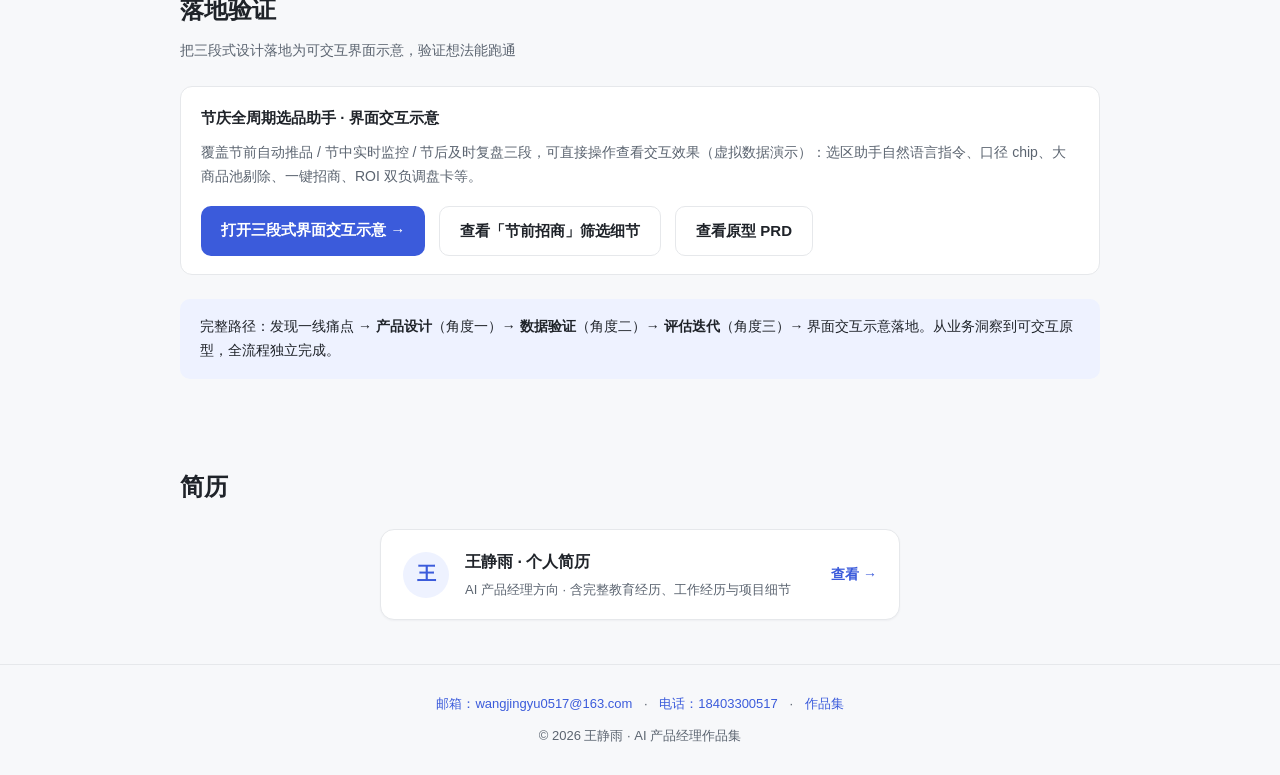
==== commit 5be48800: "定稿：作品集 — 行业对标重构(三层输入/去Coze悬空)、技术认知进导航" ====
--- a/index.html
+++ b/index.html
@@ -125,6 +125,7 @@
       <a href="#about">核心能力</a>
       <a href="#cases">一个项目</a>
       <a href="#iteration">改版流程</a>
+      <a href="#tech">技术认知</a>
       <a href="#proof">落地验证</a>
       <a href="#contact">联系</a>
     </nav>
@@ -166,8 +167,8 @@
       </div>
       <div class="card">
         <span class="pill">能力③</span>
-        <h3>评估与赛道对标</h3>
-        <p>建立评估框架，完成竞品对标，对 AI 产品有独立判断。<br><a href="#angle3">看角度三 →</a></p>
+        <h3>评估与行业对标</h3>
+        <p>建立评估框架，完成行业对标与产品判断，对 AI 产品有独立判断。<br><a href="#angle3">看角度三 →</a></p>
       </div>
     </div>
     <div class="pcard" style="margin-top:16px;display:flex;flex-wrap:wrap;justify-content:space-between;align-items:center;gap:14px">
@@ -363,18 +364,18 @@
     <div class="case" id="angle3">
       <div class="case-head">
         <div>
-          <h3>角度三｜评估与赛道对标</h3>
-          <div class="meta">证明能力③ · 评估与赛道对标</div>
+          <h3>角度三｜评估与行业对标</h3>
+          <div class="meta">证明能力③ · 评估与行业对标</div>
           <p class="case-q"><b>这是什么 ▸</b> 评估该选品工具是否达标、在赛道中处于什么水平</p>
-          <p class="case-q"><b>解决什么问题 ▸</b> 如何判断一个 AI 产品的价值、对标对象是谁</p>
-          <p class="case-q"><b>关键动作 ▸</b> 建立四层评估框架，对标牵牛花 / 京麦 / Coze，提出"任务驱动型 vs 日常陪伴型"分类判断</p>
-          <p class="case-q"><b>满足什么需求 ▸</b> 形成可复用的 AI 产品评判标准，不止会用，更会判断</p>
-          <div class="case-tags"><span>评估框架</span><span>竞品对标</span><span>产品拆解</span></div>
+          <p class="case-q"><b>解决什么问题 ▸</b> 内部 ToB 产品无公开竞品时，如何判断其价值、向谁对标</p>
+          <p class="case-q"><b>关键动作 ▸</b> 建立四层评估框架，分三层输入（替代对象 / 范式借鉴 / 自我框架）对标，提出"任务驱动型 vs 日常陪伴型"分类判断</p>
+          <p class="case-q"><b>满足什么需求 ▸</b> 形成可复用的 AI 产品评判标准，不止会用，更会判断并反推 roadmap</p>
+          <div class="case-tags"><span>评估框架</span><span>行业对标</span><span>产品拆解</span></div>
         </div>
         <span class="toggle">+</span>
       </div>
       <div class="case-detail">
-        <p>建立一套可复用的 AI 产品评估框架，完成竞品对标与真实产品拆解。涵盖评估框架设计、行业格局分析、竞品研究三个环节。</p>
+        <p>建立一套可复用的 AI 产品评估框架，完成行业对标与真实产品拆解。涵盖评估框架设计、行业格局分析、范式借鉴三个环节。</p>
         <h4>四层评估框架 · 树状图</h4>
         <svg viewBox="0 0 680 250" width="100%" style="max-width:660px;margin:14px auto;display:block" font-family="-apple-system,BlinkMacSystemFont,'Segoe UI','PingFang SC',sans-serif">
           <rect x="235" y="14" width="210" height="40" rx="10" fill="#3b5bdb"/>
@@ -404,32 +405,34 @@
           <text x="589" y="192" fill="#1f2329" font-size="13" text-anchor="middle">使用衰减曲线</text>
           <text x="589" y="214" fill="#1f2329" font-size="13" text-anchor="middle">替代风险</text>
         </svg>
-        <h4>竞品对标：按四层框架评估</h4>
-        <table>
-          <tr><th>框架维度</th><th>本选品提效工具</th><th>美团·牵牛花</th><th>京东京麦 AI 经营中心</th></tr>
-          <tr><td>业务价值</td><td>聚焦选品+招商单点闭环，直接压排期、减损耗</td><td>供应链+门店全链路降本增效</td><td>22 款工具覆盖经营全流程</td></tr>
-          <tr><td>用户价值</td><td>采销决策辅助，RAG 引用可核对、可改</td><td>商家经营参谋，重供应链/库存</td><td>已入驻商家，偏订单/结算/纠纷</td></tr>
-          <tr><td>AI 质量/风险</td><td>API+RAG+Prompt，白名单+引用防幻觉；单 Agent 可控</td><td>FDE 定制 Skill+策略库</td><td>多 Agent 协作 + A2A，能力强但协调成本与不可控性高</td></tr>
-          <tr><td>可持续</td><td>轻量易迭代，规则变即改 Prompt</td><td>重部署、绑定门店系统</td><td>平台级，替换成本最高</td></tr>
-        </table>
-        <h4>重点拆解：牵牛花 vs 京麦</h4>
+        <p style="color:var(--sub);font-size:13px;margin:6px 0 4px">通用四层之外，叠加三个选品场景专属评估点：决策可干预性（采销能否改/挑）、节庆时效窗口（非实时、有周期）、数据合规边界（授权数据、不爬）。</p>
+        <h4>行业对标与产品判断：按四层框架评估</h4>
+        <table>
+          <tr><th>框架维度</th><th>本选品提效工具</th><th>采销现有流程（替代对象）</th><th>范式借鉴 · 牵牛花 / 京麦</th></tr>
+          <tr><td>业务价值</td><td>聚焦选品+招商单点闭环，压排期、减损耗</td><td>人工盘点 + Excel + 盘品会，慢且易漏</td><td>供应链+门店全链路降本增效 / 22 款工具覆盖经营全流程</td></tr>
+          <tr><td>用户价值</td><td>采销决策辅助，RAG 引用可核对、可改</td><td>靠经验 + 群聊传递，难追溯</td><td>商家经营参谋，重供应链 / 库存 / 已入驻商家偏订单、结算</td></tr>
+          <tr><td>AI 质量/风险</td><td>API+RAG+Prompt，白名单+引用防幻觉；单 Agent 可控</td><td>无 AI，靠人对</td><td>FDE 定制 Skill+策略库 / 多 Agent 协作+A2A，强但不可控</td></tr>
+          <tr><td>可持续</td><td>轻量易迭代，规则变即改 Prompt</td><td>流程靠人，人走即断</td><td>重部署、绑定门店系统 / 平台级，替换成本最高</td></tr>
+        </table>
+        <h4>范式借鉴拆解：牵牛花 vs 京麦</h4>
         <table>
           <tr><th>维度</th><th>美团·牵牛花</th><th>京东·京麦</th></tr>
           <tr><td>核心功能</td><td>即时零售商家供应链侧 AI 赋能：商品/履约/库存/员工/财务/用户/供应链全流程数字化，融合线上线下、降本增效</td><td>已推 22 款 AI 工具，覆盖经营诊断 → 策略制定 → 执行管理，支持智能经营</td></tr>
           <tr><td>目标用户</td><td>小型独立即时零售商家（超市、便利店）</td><td>已入驻京东的商家</td></tr>
           <tr><td>与我方对比</td><td>更重供应链/库存与上新；我方缺"商家维度供货参考"（供价/库存深度/履约），是明确短板</td><td>功能全面但偏已售商品运营；我方场景更前置（选品+招商），且用单 Agent 而非多体，刻意控复杂度</td></tr>
         </table>
-        <p><b>对标结论 · 分类判断</b>：竞品多为"日常陪伴型"（常驻、全流程渗透）；本工具与扣子（Coze）同属<b>"任务驱动型"</b>——有节庆窗口才开、干完即关。这一定位决定使用模式与留存逻辑：不求常驻，求"关键时刻用得上、结果可信赖"。更贴近的真实对标是盒马/小象/朴朴的采销侧选品 AI，但多为内部系统不可见，故以牵牛花/京麦/Coze 为公开参照。</p>
-        <h4>真实产品评测：扣子（Coze）</h4>
-        <ul>
-          <li><b>业务价值</b>：降低 Agent 搭建门槛，把开发从代码中释放。</li>
-          <li><b>用户价值</b>：任务驱动型（有活开、没活关），低门槛是留存关键；个人日均使用 1h+，门槛低带来高于同类的留存。</li>
-          <li><b>AI 质量</b>：准确率较高、幻觉率低；响应 10s–1min 偏慢，说明任务驱动型对时延容忍度高于实时交易。</li>
-          <li><b>可持续</b>：无 novelty effect 风险；费用较高是门槛；AI 迭代快有替代风险。</li>
-          <li><b>关键洞察</b>：扣子的"任务驱动型"定位，正好印证本工具技术取舍——单 Agent + 工具调用足够，不必上多智能体（详见下节）。</li>
-        </ul>
+        <p><b>对标结论 · 三层输入</b>：本产品为多多买菜内部 ToB 工具，采销侧选品 / 招商 AI 在本赛道<b>无公开竞品</b>（大厂同类能力均为内部系统，不可见）。因此对标不追求"找友商打分"，而分三层输入：① <b>替代对象</b>＝采销现有手工 / 盘品会流程（对标价值最高，直接看效率与损耗）；② <b>范式借鉴</b>＝牵牛花 / 京麦（看同类能力长什么样、补盲区）；③ <b>自我框架</b>＝四层评估标准（若未来出现竞品，据此判断能否打）。分类上，借鉴对象多为"日常陪伴型"（常驻、全流程渗透）；本工具属<b>"任务驱动型"</b>——有节庆窗口才开、干完即关，不求常驻，求"关键时刻用得上、结果可信赖"。</p>
+        <h4>由对标导出的产品决策</h4>
+        <table>
+          <tr><th>差距 / 差异</th><th>来源</th><th>产品决策</th></tr>
+          <tr><td>缺商家供货参考（供价 / 库存深度 / 履约）</td><td>牵牛花供应链能力</td><td>列为硬缺口 → 节前选品补"供货可行性"字段（设计预期）</td></tr>
+          <tr><td>节后无沉淀、复盘靠人</td><td>现状流程也无</td><td>自创 → 自动复盘 + 滞销打标（已在功能表落地）</td></tr>
+          <tr><td>单 Agent 可控 vs 京麦多体</td><td>京麦多智能体（强但不可控）</td><td>不做多智能体，刻意控复杂度</td></tr>
+          <tr><td>决策可干预性</td><td>四层框架专属维度</td><td>坚持"Agent 出初稿、采销做终稿"混合形态</td></tr>
+        </table>
+        <p style="color:var(--sub);font-size:12px;margin-top:6px">以上对标为设计阶段判断，非实测市占或营收数据。</p>
         <h4>复盘</h4>
-        <p>评估框架、竞品对标与真实产品拆解相结合，展示的不只是工具使用能力，更是对 AI 产品的独立判断。</p>
+        <p>评估框架、行业对标与真实产品拆解相结合，展示的不只是工具使用能力，更是对 AI 产品的独立判断与反推 roadmap 的能力。</p>
       </div>
     </div>
   </div>
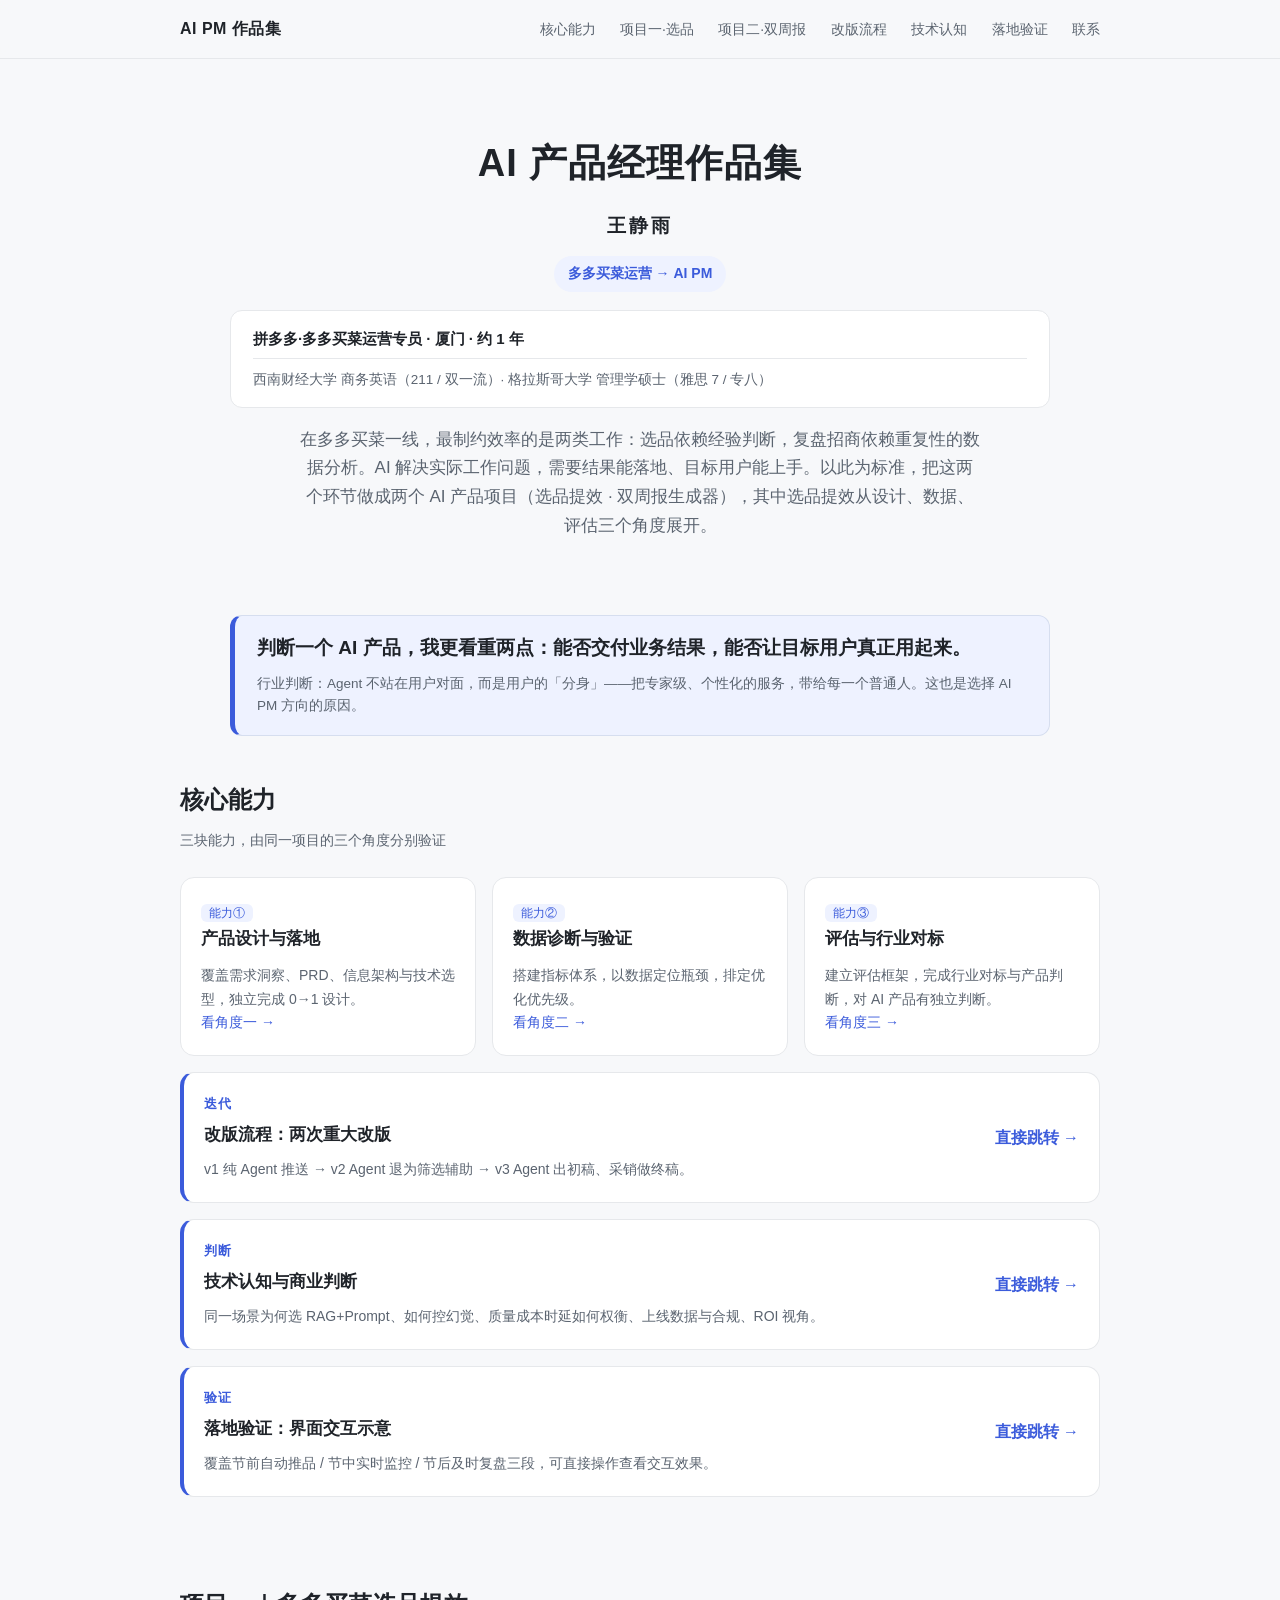
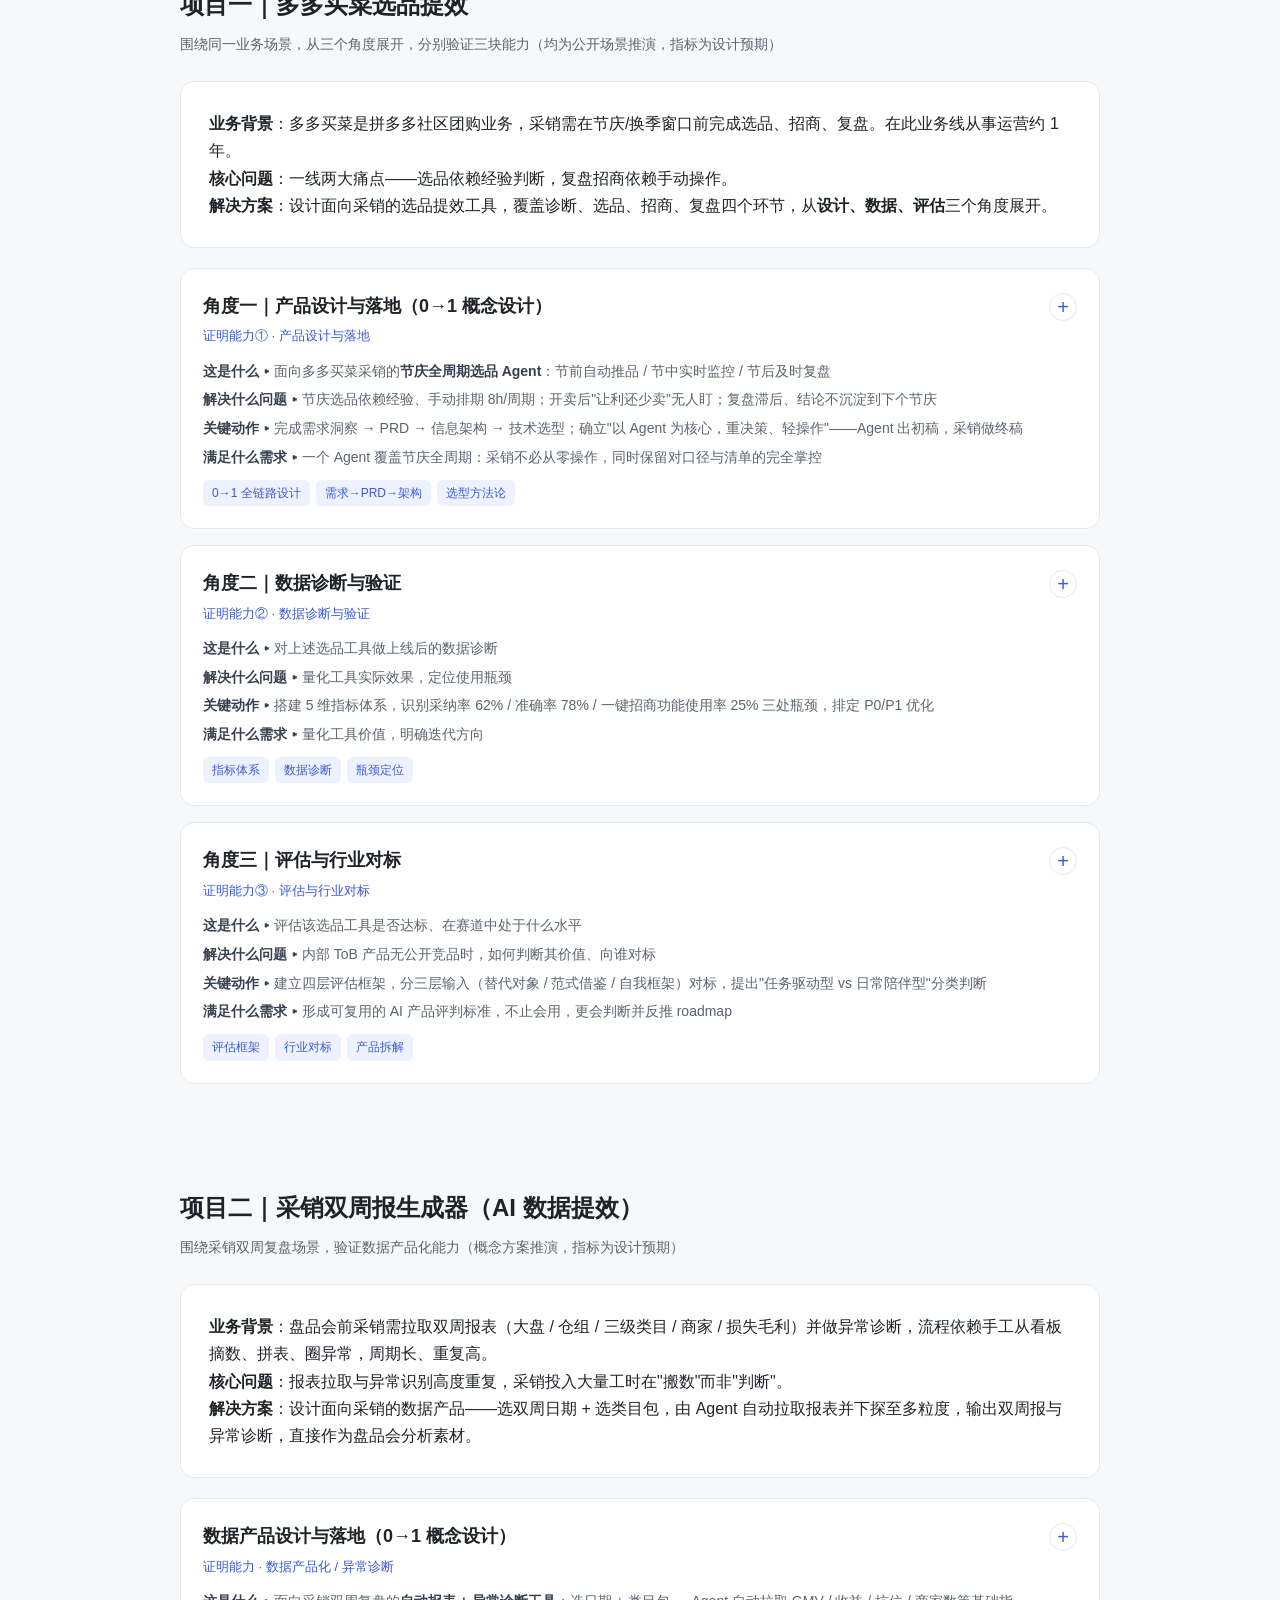
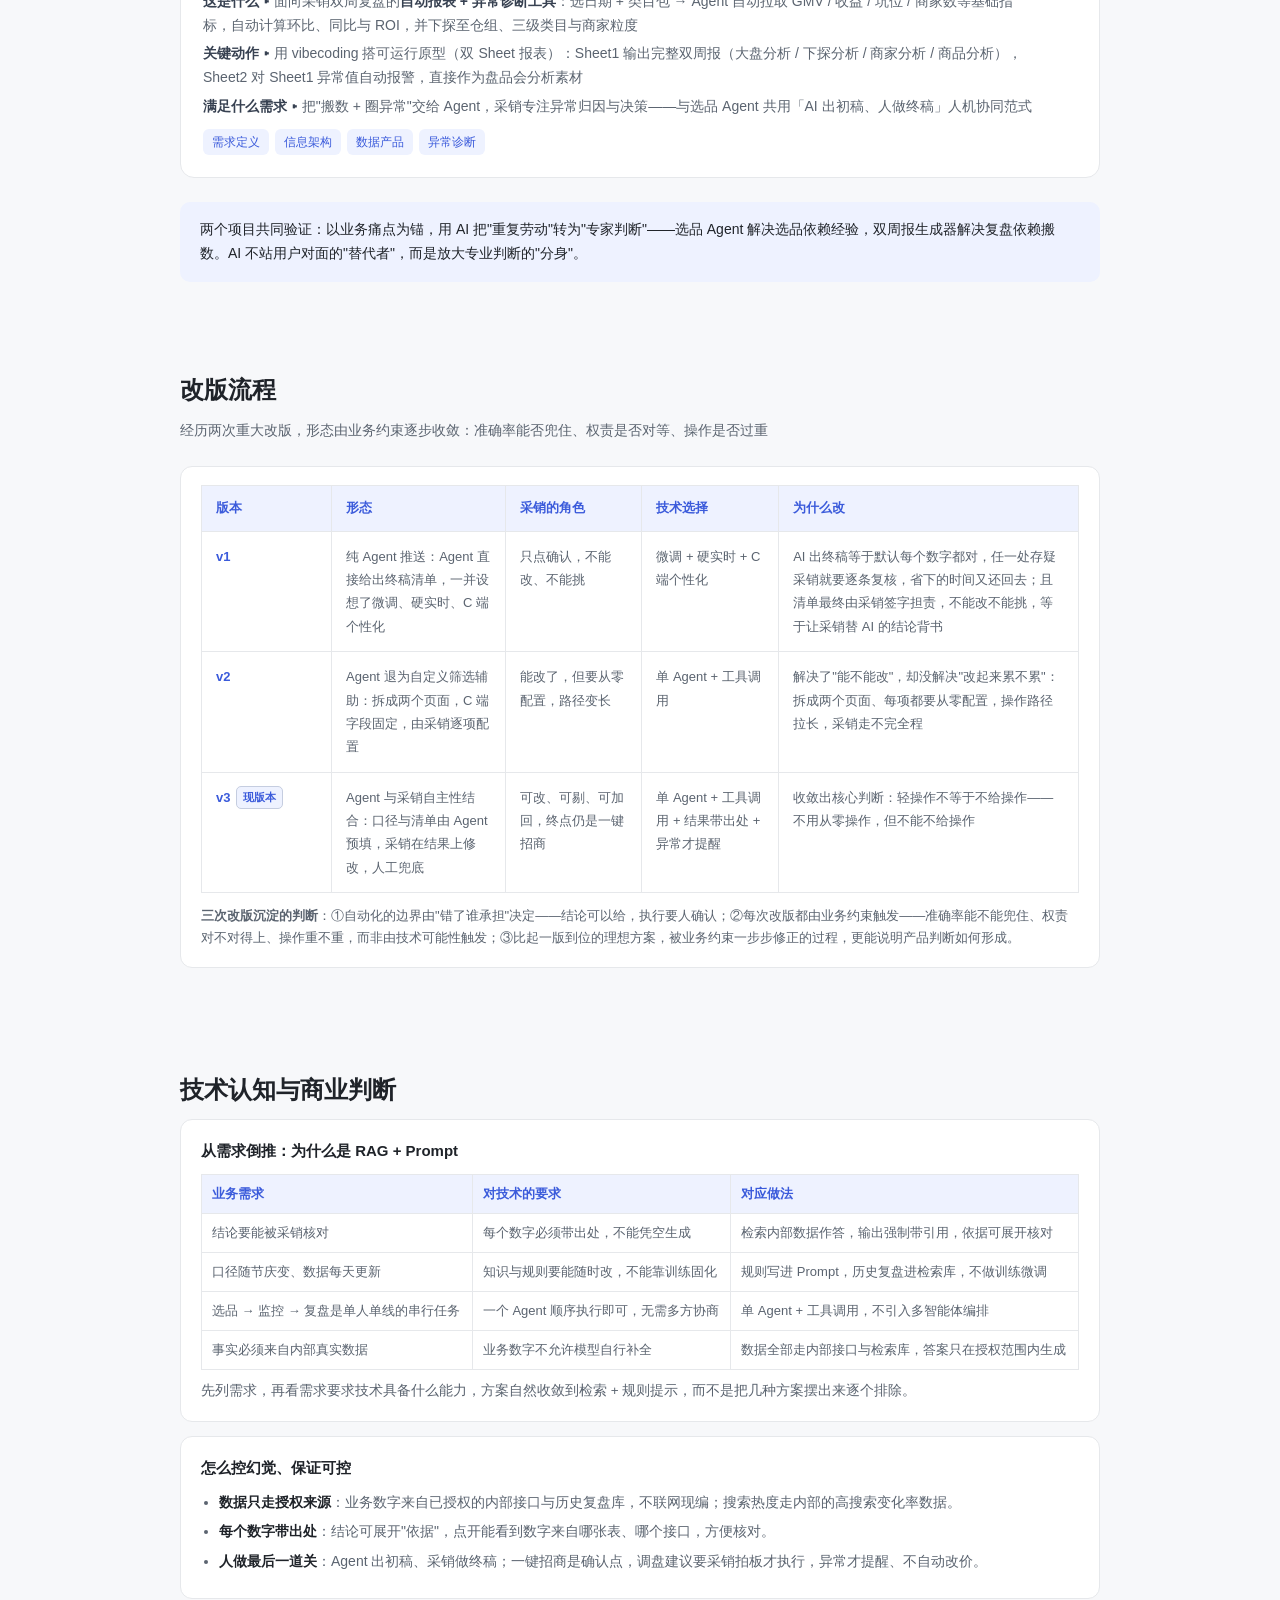
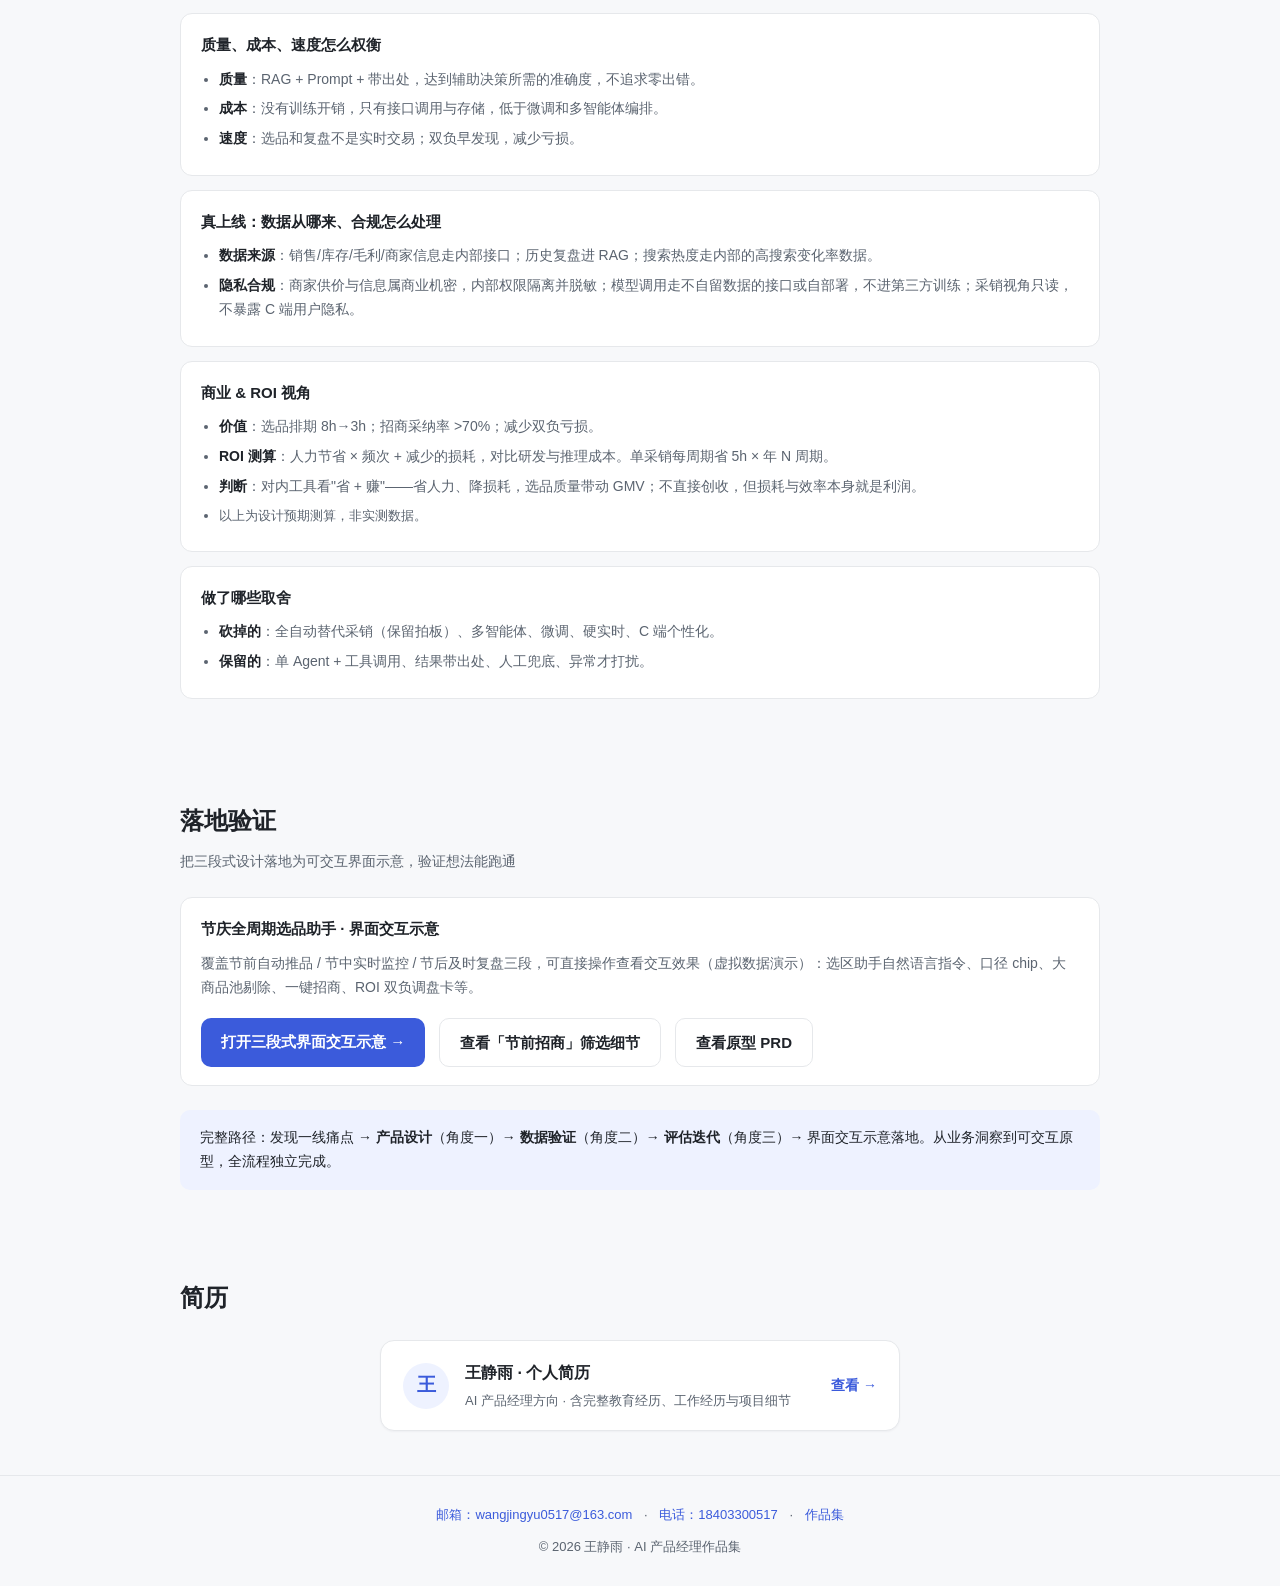
==== commit 363db43c: "add: 作品集加入第二项目 采销双周报生成器" ====
--- a/index.html
+++ b/index.html
@@ -123,7 +123,8 @@
     <div class="brand">AI PM 作品集</div>
     <nav>
       <a href="#about">核心能力</a>
-      <a href="#cases">一个项目</a>
+      <a href="#cases">项目一·选品</a>
+      <a href="#case-weekly">项目二·双周报</a>
       <a href="#iteration">改版流程</a>
       <a href="#tech">技术认知</a>
       <a href="#proof">落地验证</a>
@@ -141,7 +142,7 @@
       <div class="pc-row1">拼多多·多多买菜运营专员 · 厦门 · 约 1 年</div>
       <div class="pc-row2">西南财经大学 商务英语（211 / 双一流）· 格拉斯哥大学 管理学硕士（雅思 7 / 专八）</div>
     </div>
-    <p class="lead">在多多买菜一线，最制约效率的是两类工作：选品依赖经验判断，复盘招商依赖重复性的数据分析。AI 解决实际工作问题，需要结果能落地、目标用户能上手。以此为标准，把这两个环节做成一个选品提效项目，从设计、数据、评估三个角度分别展开。</p>
+    <p class="lead">在多多买菜一线，最制约效率的是两类工作：选品依赖经验判断，复盘招商依赖重复性的数据分析。AI 解决实际工作问题，需要结果能落地、目标用户能上手。以此为标准，把这两个环节做成两个 AI 产品项目（选品提效 · 双周报生成器），其中选品提效从设计、数据、评估三个角度展开。</p>
   </div>
 </div>
 
@@ -200,7 +201,7 @@
 
 <section id="cases">
   <div class="wrap">
-    <h2>项目：多多买菜选品提效</h2>
+    <h2>项目一｜多多买菜选品提效</h2>
     <div class="sec-sub">围绕同一业务场景，从三个角度展开，分别验证三块能力（均为公开场景推演，指标为设计预期）</div>
     <div class="about" style="margin-bottom:20px">
       <p><b>业务背景</b>：多多买菜是拼多多社区团购业务，采销需在节庆/换季窗口前完成选品、招商、复盘。在此业务线从事运营约 1 年。</p>
@@ -438,6 +439,57 @@
   </div>
 </section>
 
+<section id="case-weekly">
+  <div class="wrap">
+    <h2>项目二｜采销双周报生成器（AI 数据提效）</h2>
+    <div class="sec-sub">围绕采销双周复盘场景，验证数据产品化能力（概念方案推演，指标为设计预期）</div>
+    <div class="about" style="margin-bottom:20px">
+      <p><b>业务背景</b>：盘品会前采销需拉取双周报表（大盘 / 仓组 / 三级类目 / 商家 / 损失毛利）并做异常诊断，流程依赖手工从看板摘数、拼表、圈异常，周期长、重复高。</p>
+      <p><b>核心问题</b>：报表拉取与异常识别高度重复，采销投入大量工时在"搬数"而非"判断"。</p>
+      <p><b>解决方案</b>：设计面向采销的数据产品——选双周日期 + 选类目包，由 Agent 自动拉取报表并下探至多粒度，输出双周报与异常诊断，直接作为盘品会分析素材。</p>
+    </div>
+    <div class="case">
+      <div class="case-head">
+        <div>
+          <h3>数据产品设计与落地（0→1 概念设计）</h3>
+          <div class="meta">证明能力 · 数据产品化 / 异常诊断</div>
+          <p class="case-q"><b>这是什么 ▸</b> 面向采销双周复盘的<b>自动报表 + 异常诊断工具</b>：选日期 + 类目包 → Agent 自动拉取 GMV / 收益 / 坑位 / 商家数等基础指标，自动计算环比、同比与 ROI，并下探至仓组、三级类目与商家粒度</p>
+          <p class="case-q"><b>关键动作 ▸</b> 用 vibecoding 搭可运行原型（双 Sheet 报表）：Sheet1 输出完整双周报（大盘分析 / 下探分析 / 商家分析 / 商品分析），Sheet2 对 Sheet1 异常值自动报警，直接作为盘品会分析素材</p>
+          <p class="case-q"><b>满足什么需求 ▸</b> 把"搬数 + 圈异常"交给 Agent，采销专注异常归因与决策——与选品 Agent 共用「AI 出初稿、人做终稿」人机协同范式</p>
+          <div class="case-tags"><span>需求定义</span><span>信息架构</span><span>数据产品</span><span>异常诊断</span></div>
+        </div>
+        <span class="toggle">+</span>
+      </div>
+      <div class="case-detail">
+        <h4>产品设计：双 Sheet 报表结构</h4>
+        <table>
+          <tr><th>Sheet</th><th>内容</th><th>下探粒度</th></tr>
+          <tr><td>Sheet1 · 完整双周报</td><td>大盘分析（GMV / 收益 / 坑位 / 商家数 + 环比 / 同比 + ROI）→ 下探分析（分仓组 / 三级类目同环比）→ 商家分析（Top20 + 是否异常）→ 商品分析（损失毛利 Top20）</td><td>大盘 / 仓组 / 三级类目 / 商家 四层</td></tr>
+          <tr><td>Sheet2 · 问题诊断</td><td>自动扫描 Sheet1 异常值生成报警（规模 / 收益 / 客单 / 效率 / 集中度 / 仓组分化 / 类目 / 异常商家 / 损失占比），标注高 / 中 / 低优先级</td><td>开会直接看这张表</td></tr>
+        </table>
+        <h4>关键设计细节</h4>
+        <ul>
+          <li><b>异常才打扰</b>：问题诊断仅对有异常指标报警，无异常不输出，与选品 Agent「异常才提醒」一脉相承。</li>
+          <li><b>四层下探粒度</b>：大盘 → 仓组 → 三级类目 → 商家，定位问题从"哪类目"逐层到"哪个商家 / 哪个商品"，让采销从搬数转为判断。</li>
+          <li><b>ROI 同向强化</b>：收益（收益率）与 GMV 同降记为 -99%（双负）、同涨记为 +99%（双正），一眼识别"让利还少卖"。</li>
+          <li><b>人机协同</b>：Agent 出初稿（拉数 + 算指标 + 圈异常），采销做终稿（确认口径、补充归因、拍板动作）。</li>
+        </ul>
+        <h4>可运行原型（概念方案演示）</h4>
+        <p style="color:var(--sub);font-size:14px;margin:6px 0 12px">已用 vibecoding 搭可运行原型，覆盖选日期 + 类目包 → 自动生成双 Sheet 报表 → 异常诊断。演示数据基于真实报表口径（综合 GMV / 人均 GMV / 收益率 / 件单价 / 动销坑位 / 动销商家数 / 技术服务费），均为概念方案推演，非真实上线数据。</p>
+        <div class="cta">
+          <a class="btn btn-primary" href="weekly-report/" target="_blank">打开「采销双周报生成器」原型 →</a>
+        </div>
+        <h4>复盘与迭代</h4>
+        <ul>
+          <li>局限：概念设计阶段，报表数据为模拟拉取，未接真实数据源；异常阈值为规则假设。</li>
+          <li>下一步：接入真实看板接口，将异常诊断阈值交由采销可调，沉淀为周期性自动推送。</li>
+        </ul>
+      </div>
+    </div>
+    <p style="margin-top:24px;padding:16px 20px;background:var(--accent-soft);border-radius:10px;font-size:14px;color:var(--ink)">两个项目共同验证：以业务痛点为锚，用 AI 把"重复劳动"转为"专家判断"——选品 Agent 解决选品依赖经验，双周报生成器解决复盘依赖搬数。AI 不站用户对面的"替代者"，而是放大专业判断的"分身"。</p>
+  </div>
+</section>
+
 <section id="iteration">
   <div class="wrap">
     <h2>改版流程</h2>
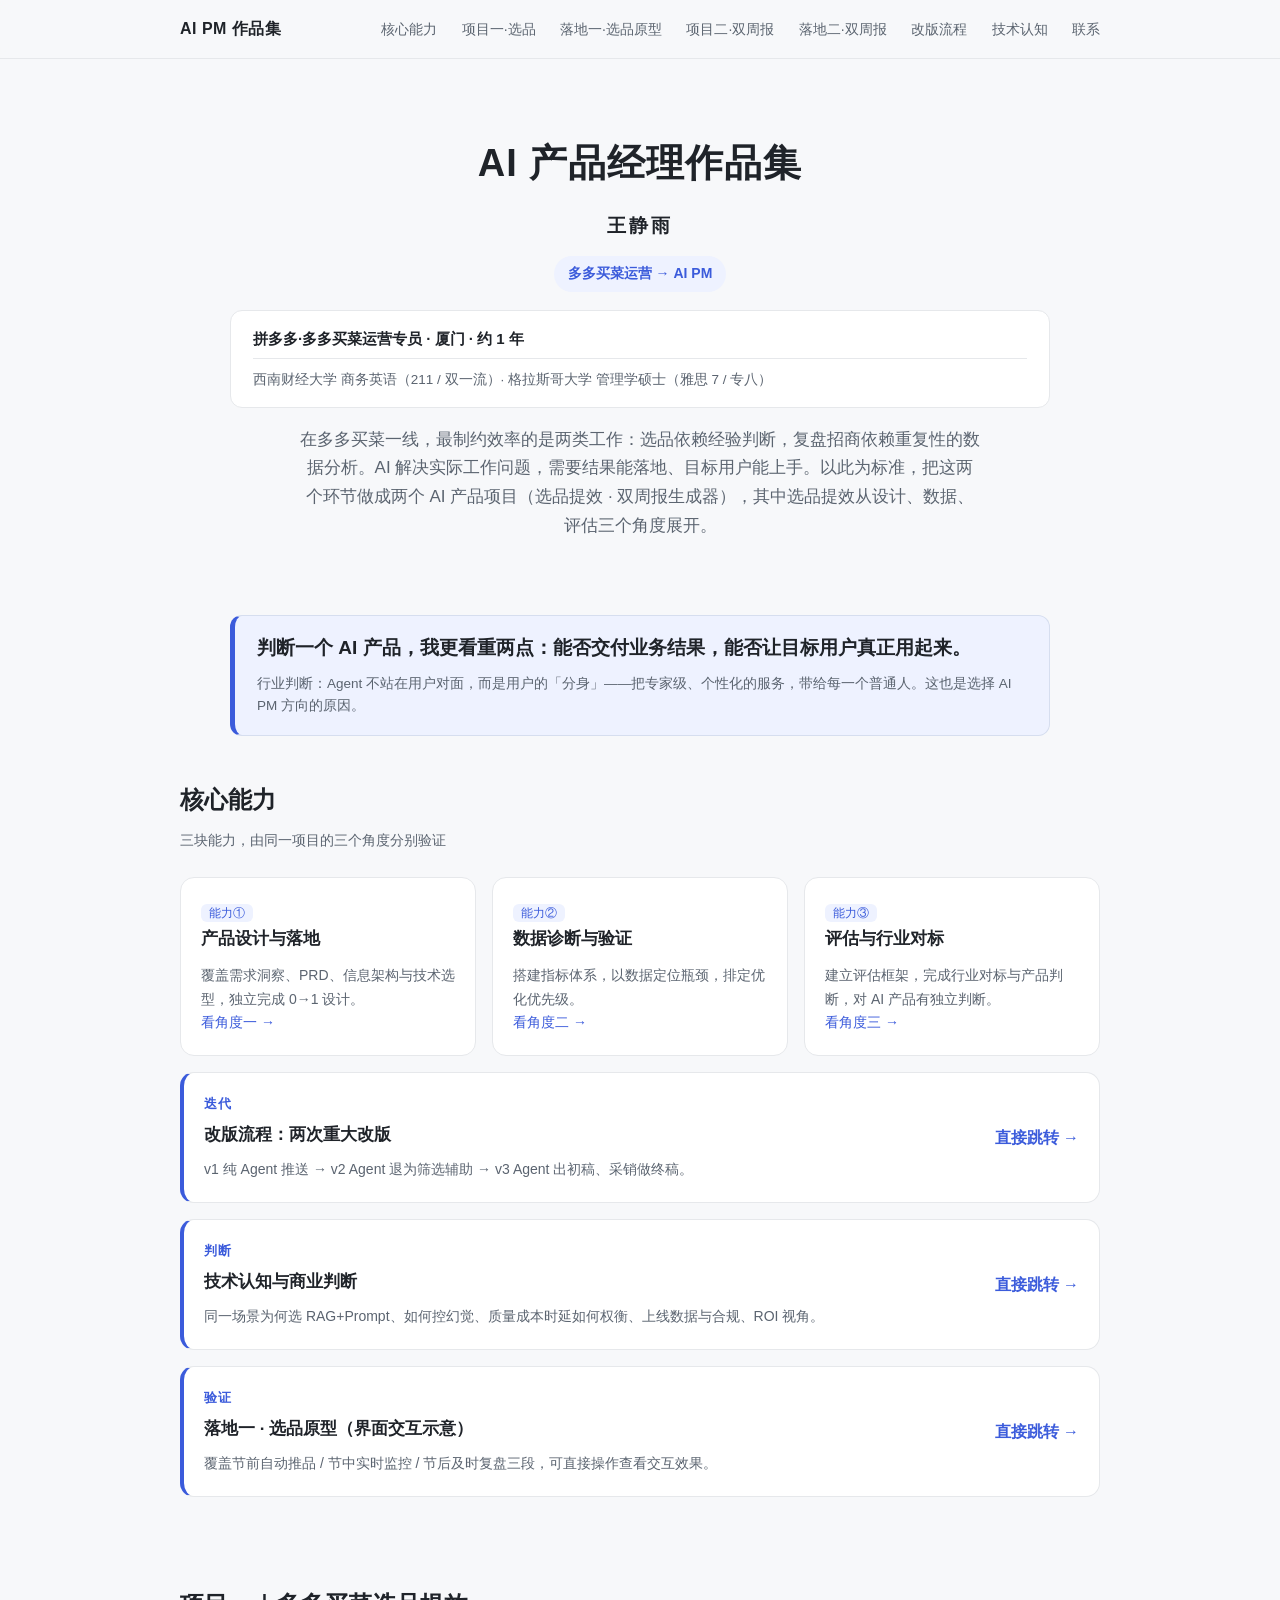
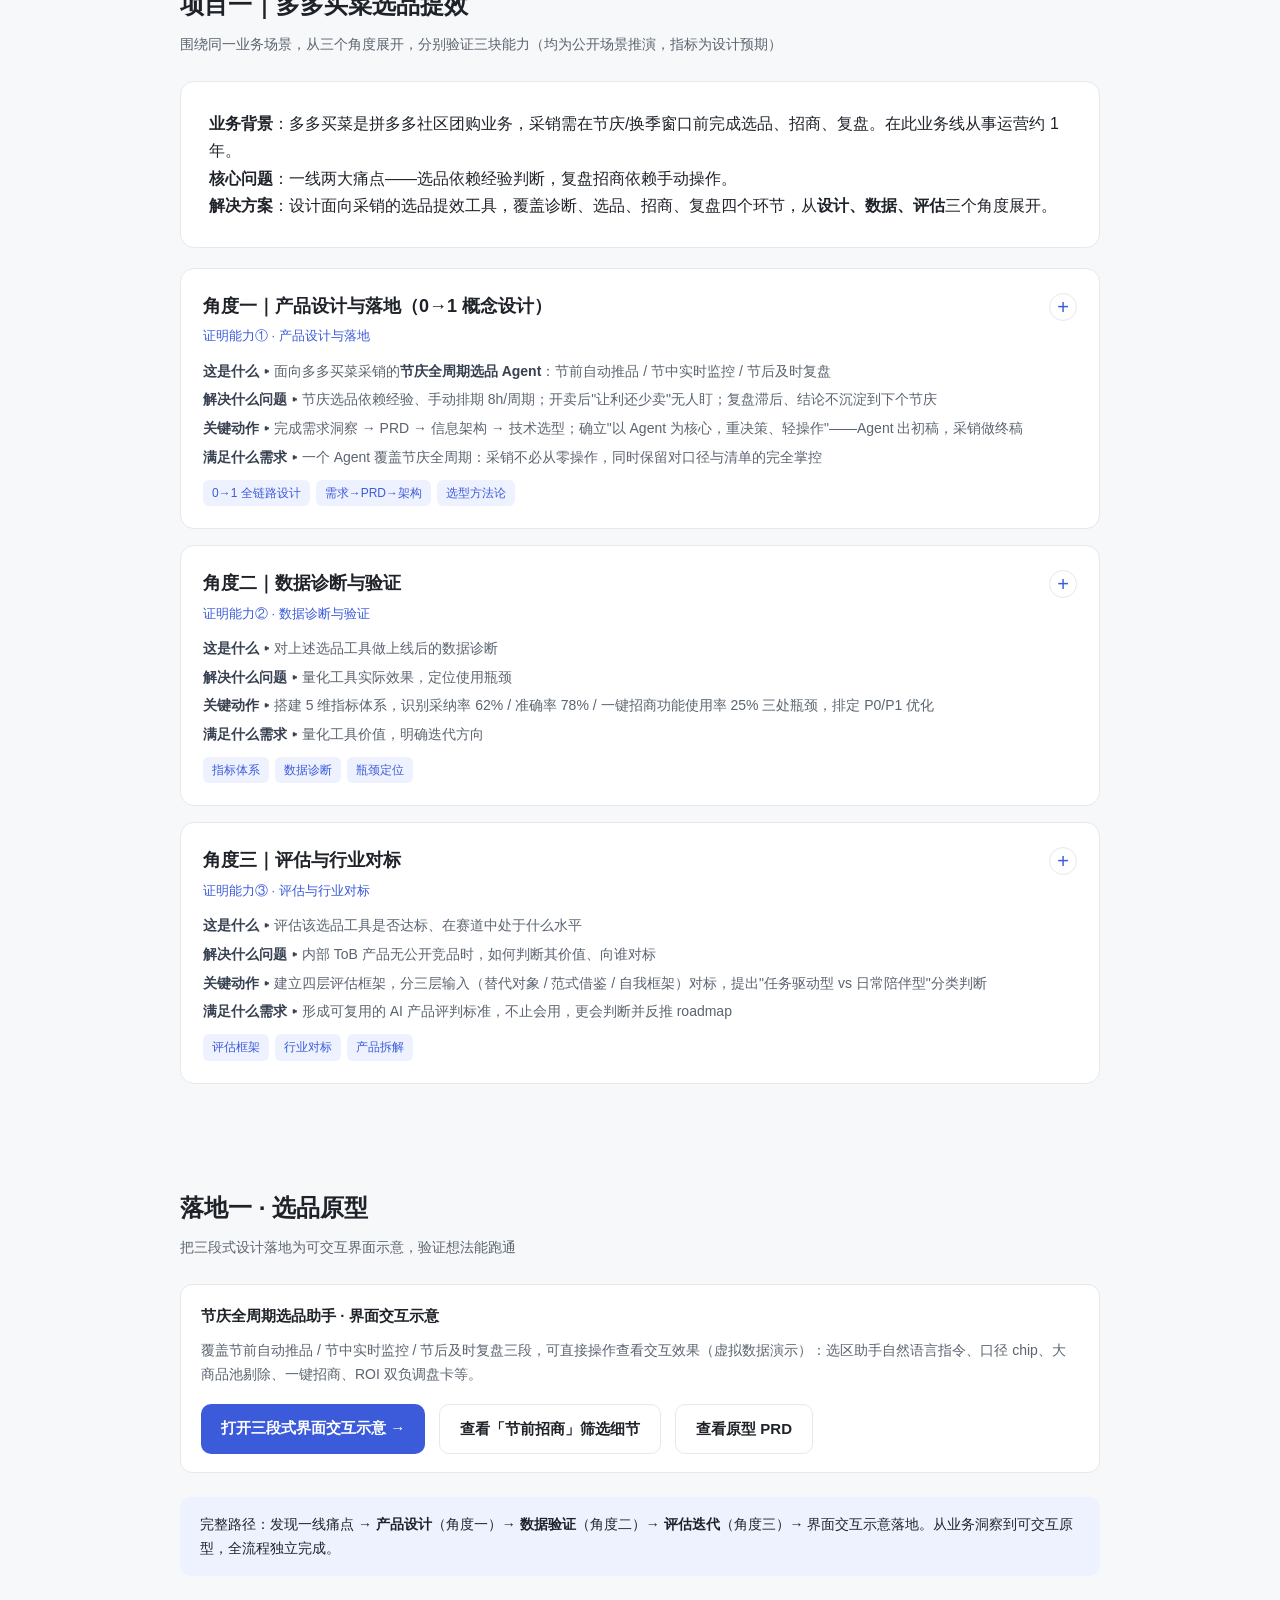
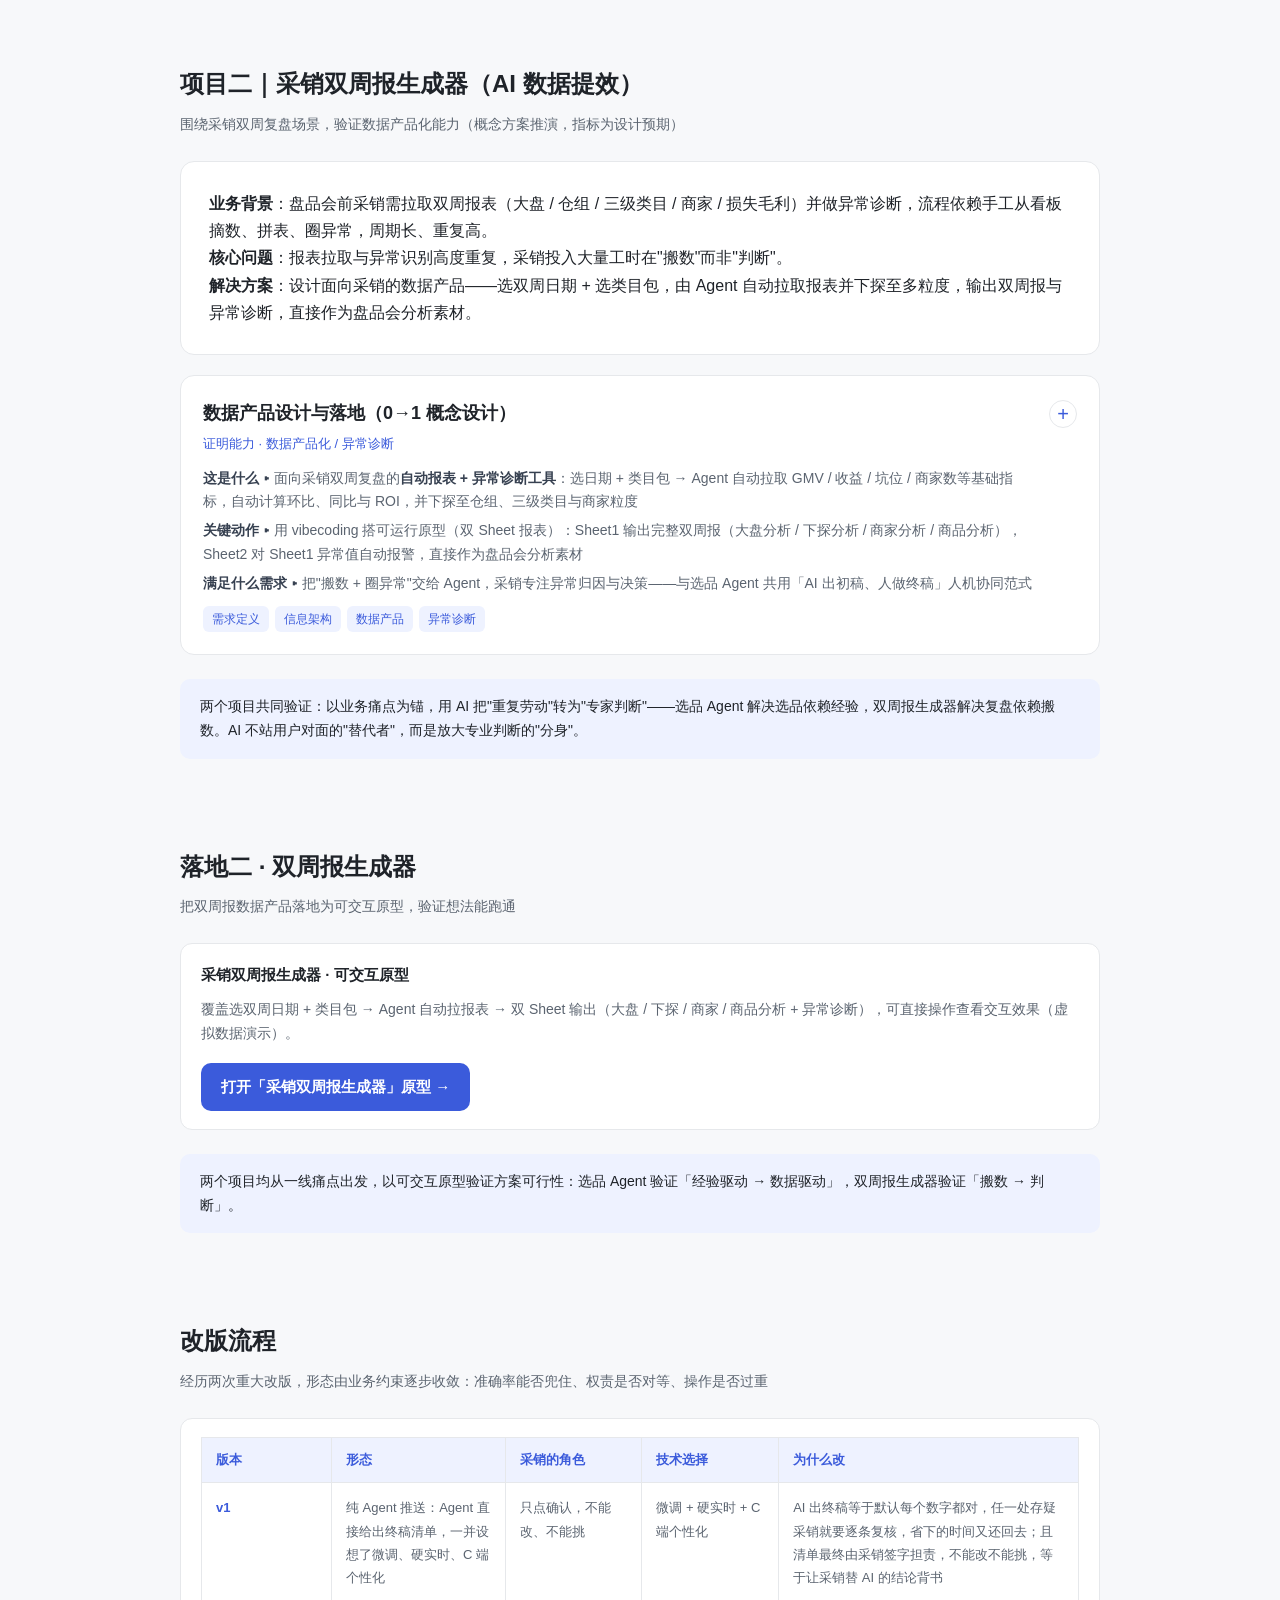
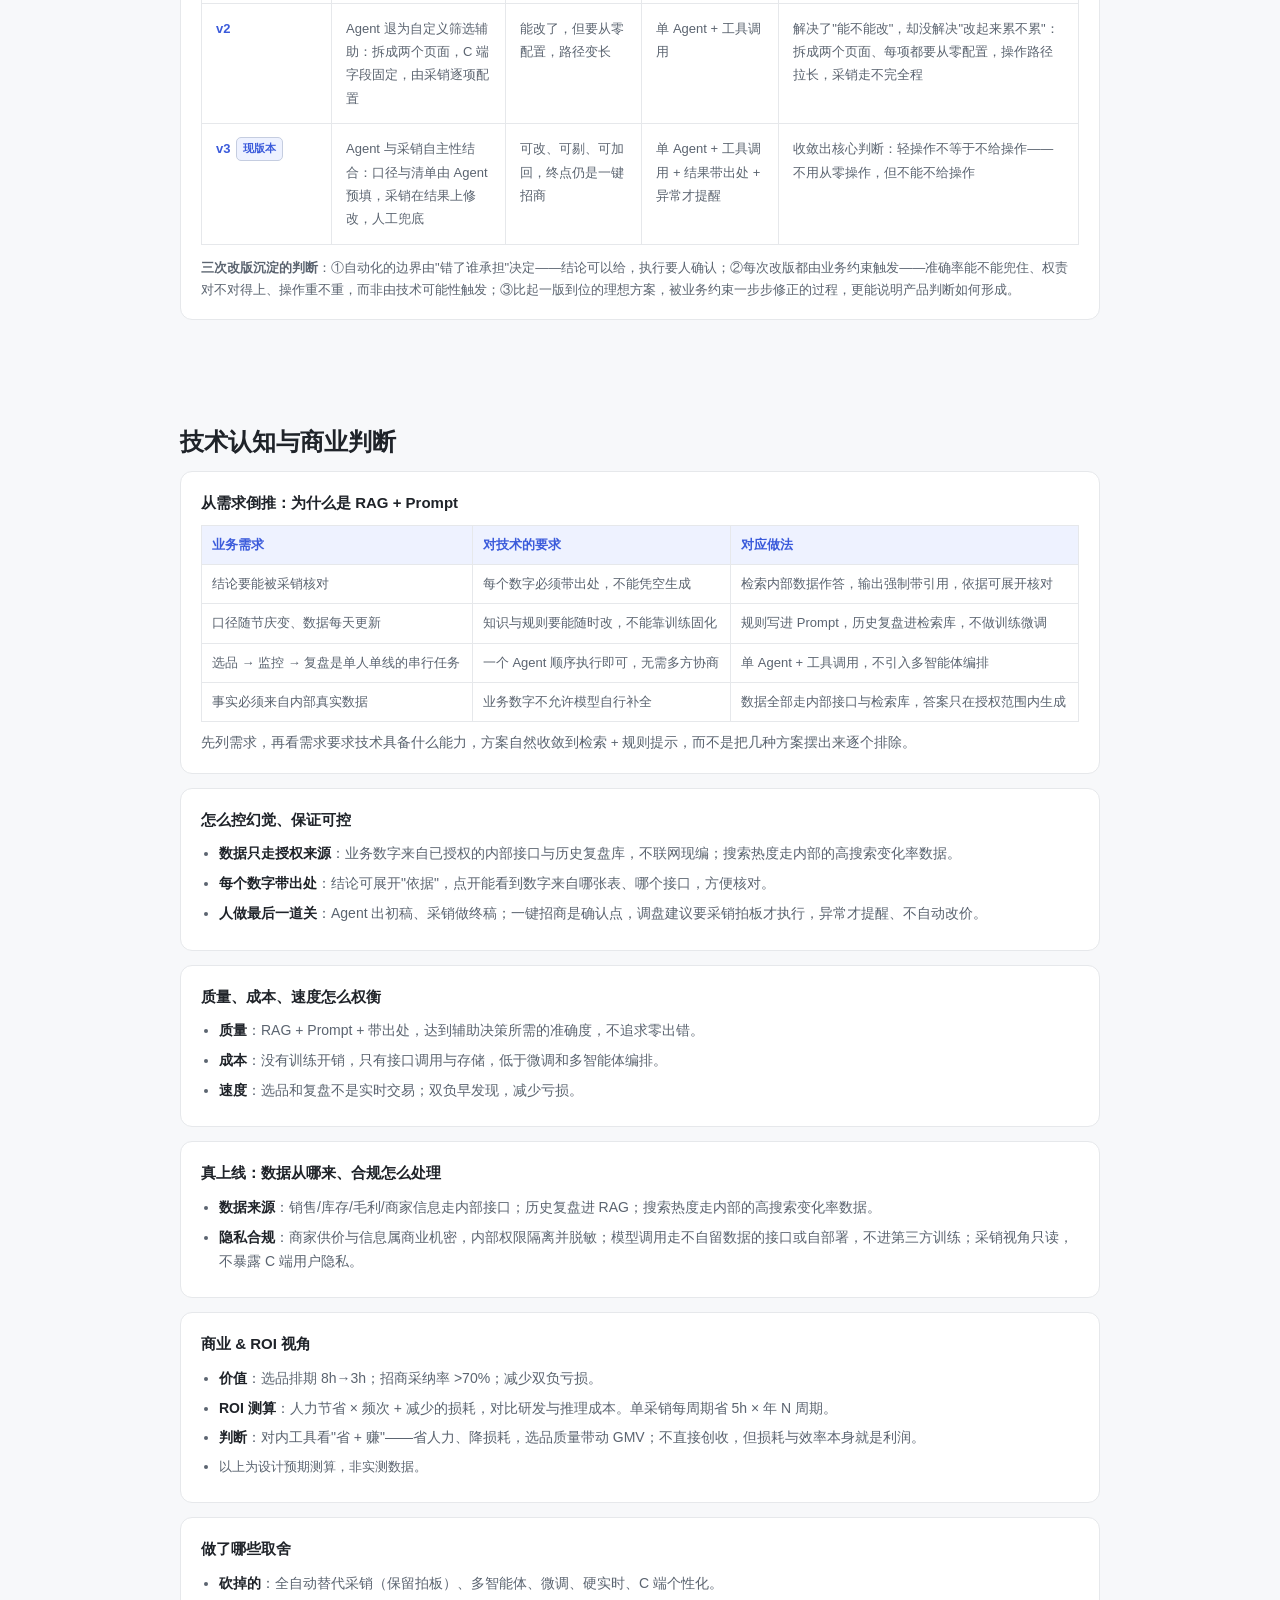
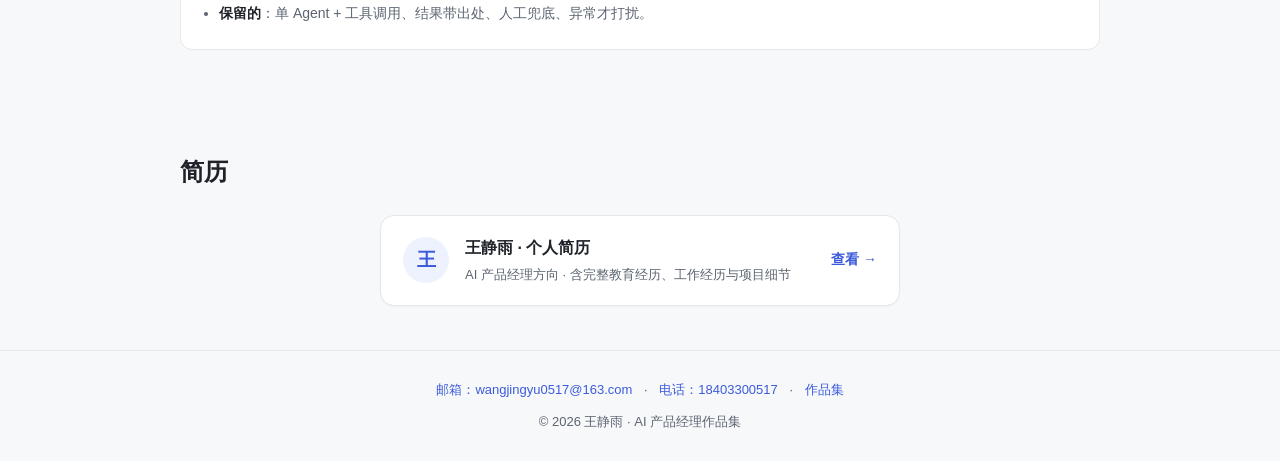
==== commit 2a6e6f0f: "portfolio: 目录重排为 项目一→落地一→项目二→落地二" ====
--- a/index.html
+++ b/index.html
@@ -124,10 +124,11 @@
     <nav>
       <a href="#about">核心能力</a>
       <a href="#cases">项目一·选品</a>
+      <a href="#proof">落地一·选品原型</a>
       <a href="#case-weekly">项目二·双周报</a>
+      <a href="#proof-weekly">落地二·双周报</a>
       <a href="#iteration">改版流程</a>
       <a href="#tech">技术认知</a>
-      <a href="#proof">落地验证</a>
       <a href="#contact">联系</a>
     </nav>
   </div>
@@ -191,7 +192,7 @@
     <div class="pcard" style="margin-top:16px;display:flex;flex-wrap:wrap;justify-content:space-between;align-items:center;gap:14px">
       <div>
         <div class="num">验证</div>
-        <h3>落地验证：界面交互示意</h3>
+        <h3>落地一 · 选品原型（界面交互示意）</h3>
         <p>覆盖节前自动推品 / 节中实时监控 / 节后及时复盘三段，可直接操作查看交互效果。</p>
       </div>
       <a href="#proof" style="white-space:nowrap;font-weight:700;color:var(--accent);text-decoration:none">直接跳转 →</a>
@@ -439,6 +440,23 @@
   </div>
 </section>
 
+<section id="proof">
+  <div class="wrap">
+    <h2>落地一 · 选品原型</h2>
+    <div class="sec-sub">把三段式设计落地为可交互界面示意，验证想法能跑通</div>
+    <div class="tech-block">
+      <h4>节庆全周期选品助手 · 界面交互示意</h4>
+      <p style="color:var(--sub);font-size:14px;margin:6px 0 12px">覆盖节前自动推品 / 节中实时监控 / 节后及时复盘三段，可直接操作查看交互效果（虚拟数据演示）：选区助手自然语言指令、口径 chip、大商品池剔除、一键招商、ROI 双负调盘卡等。</p>
+      <div class="cta">
+        <a class="btn btn-primary" href="agent_console_draft.html" target="_blank">打开三段式界面交互示意 →</a>
+        <a class="btn btn-ghost" href="case1_ui_mockup.html" target="_blank">查看「节前招商」筛选细节</a>
+        <a class="btn btn-ghost" href="选品助手真原型_PRD.html">查看原型 PRD</a>
+      </div>
+    </div>
+    <p style="margin-top:24px;padding:16px 20px;background:var(--accent-soft);border-radius:10px;font-size:14px;color:var(--ink)">完整路径：发现一线痛点 → <b>产品设计</b>（角度一）→ <b>数据验证</b>（角度二）→ <b>评估迭代</b>（角度三）→ 界面交互示意落地。从业务洞察到可交互原型，全流程独立完成。</p>
+  </div>
+</section>
+
 <section id="case-weekly">
   <div class="wrap">
     <h2>项目二｜采销双周报生成器（AI 数据提效）</h2>
@@ -487,6 +505,21 @@
       </div>
     </div>
     <p style="margin-top:24px;padding:16px 20px;background:var(--accent-soft);border-radius:10px;font-size:14px;color:var(--ink)">两个项目共同验证：以业务痛点为锚，用 AI 把"重复劳动"转为"专家判断"——选品 Agent 解决选品依赖经验，双周报生成器解决复盘依赖搬数。AI 不站用户对面的"替代者"，而是放大专业判断的"分身"。</p>
+  </div>
+</section>
+
+<section id="proof-weekly">
+  <div class="wrap">
+    <h2>落地二 · 双周报生成器</h2>
+    <div class="sec-sub">把双周报数据产品落地为可交互原型，验证想法能跑通</div>
+    <div class="tech-block">
+      <h4>采销双周报生成器 · 可交互原型</h4>
+      <p style="color:var(--sub);font-size:14px;margin:6px 0 12px">覆盖选双周日期 + 类目包 → Agent 自动拉报表 → 双 Sheet 输出（大盘 / 下探 / 商家 / 商品分析 + 异常诊断），可直接操作查看交互效果（虚拟数据演示）。</p>
+      <div class="cta">
+        <a class="btn btn-primary" href="weekly-report/" target="_blank">打开「采销双周报生成器」原型 →</a>
+      </div>
+    </div>
+    <p style="margin-top:24px;padding:16px 20px;background:var(--accent-soft);border-radius:10px;font-size:14px;color:var(--ink)">两个项目均从一线痛点出发，以可交互原型验证方案可行性：选品 Agent 验证「经验驱动 → 数据驱动」，双周报生成器验证「搬数 → 判断」。</p>
   </div>
 </section>
 
@@ -586,22 +619,6 @@
   </div>
 </section>
 
-<section id="proof">
-  <div class="wrap">
-    <h2>落地验证</h2>
-    <div class="sec-sub">把三段式设计落地为可交互界面示意，验证想法能跑通</div>
-    <div class="tech-block">
-      <h4>节庆全周期选品助手 · 界面交互示意</h4>
-      <p style="color:var(--sub);font-size:14px;margin:6px 0 12px">覆盖节前自动推品 / 节中实时监控 / 节后及时复盘三段，可直接操作查看交互效果（虚拟数据演示）：选区助手自然语言指令、口径 chip、大商品池剔除、一键招商、ROI 双负调盘卡等。</p>
-      <div class="cta">
-        <a class="btn btn-primary" href="agent_console_draft.html" target="_blank">打开三段式界面交互示意 →</a>
-        <a class="btn btn-ghost" href="case1_ui_mockup.html" target="_blank">查看「节前招商」筛选细节</a>
-        <a class="btn btn-ghost" href="选品助手真原型_PRD.html">查看原型 PRD</a>
-      </div>
-    </div>
-    <p style="margin-top:24px;padding:16px 20px;background:var(--accent-soft);border-radius:10px;font-size:14px;color:var(--ink)">完整路径：发现一线痛点 → <b>产品设计</b>（角度一）→ <b>数据验证</b>（角度二）→ <b>评估迭代</b>（角度三）→ 界面交互示意落地。从业务洞察到可交互原型，全流程独立完成。</p>
-  </div>
-</section>
 
 <section id="resume">
   <div class="wrap">
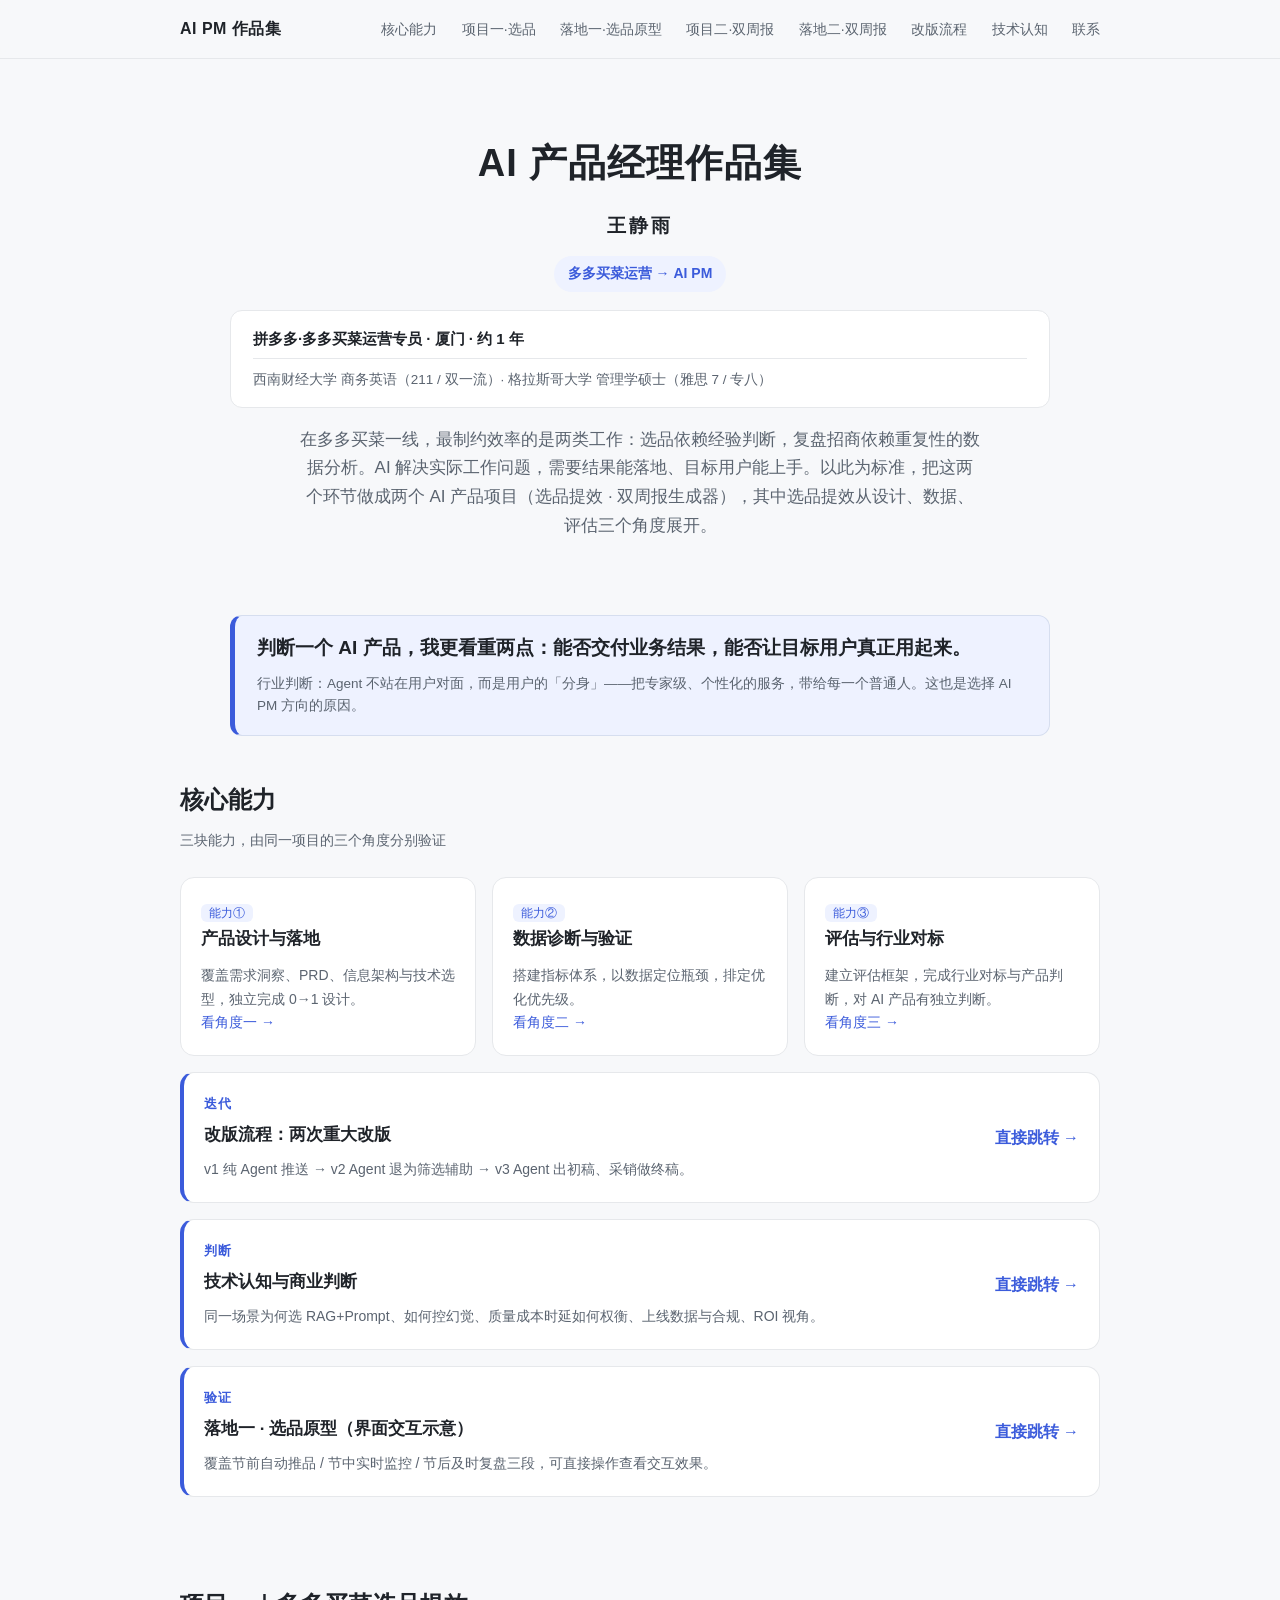
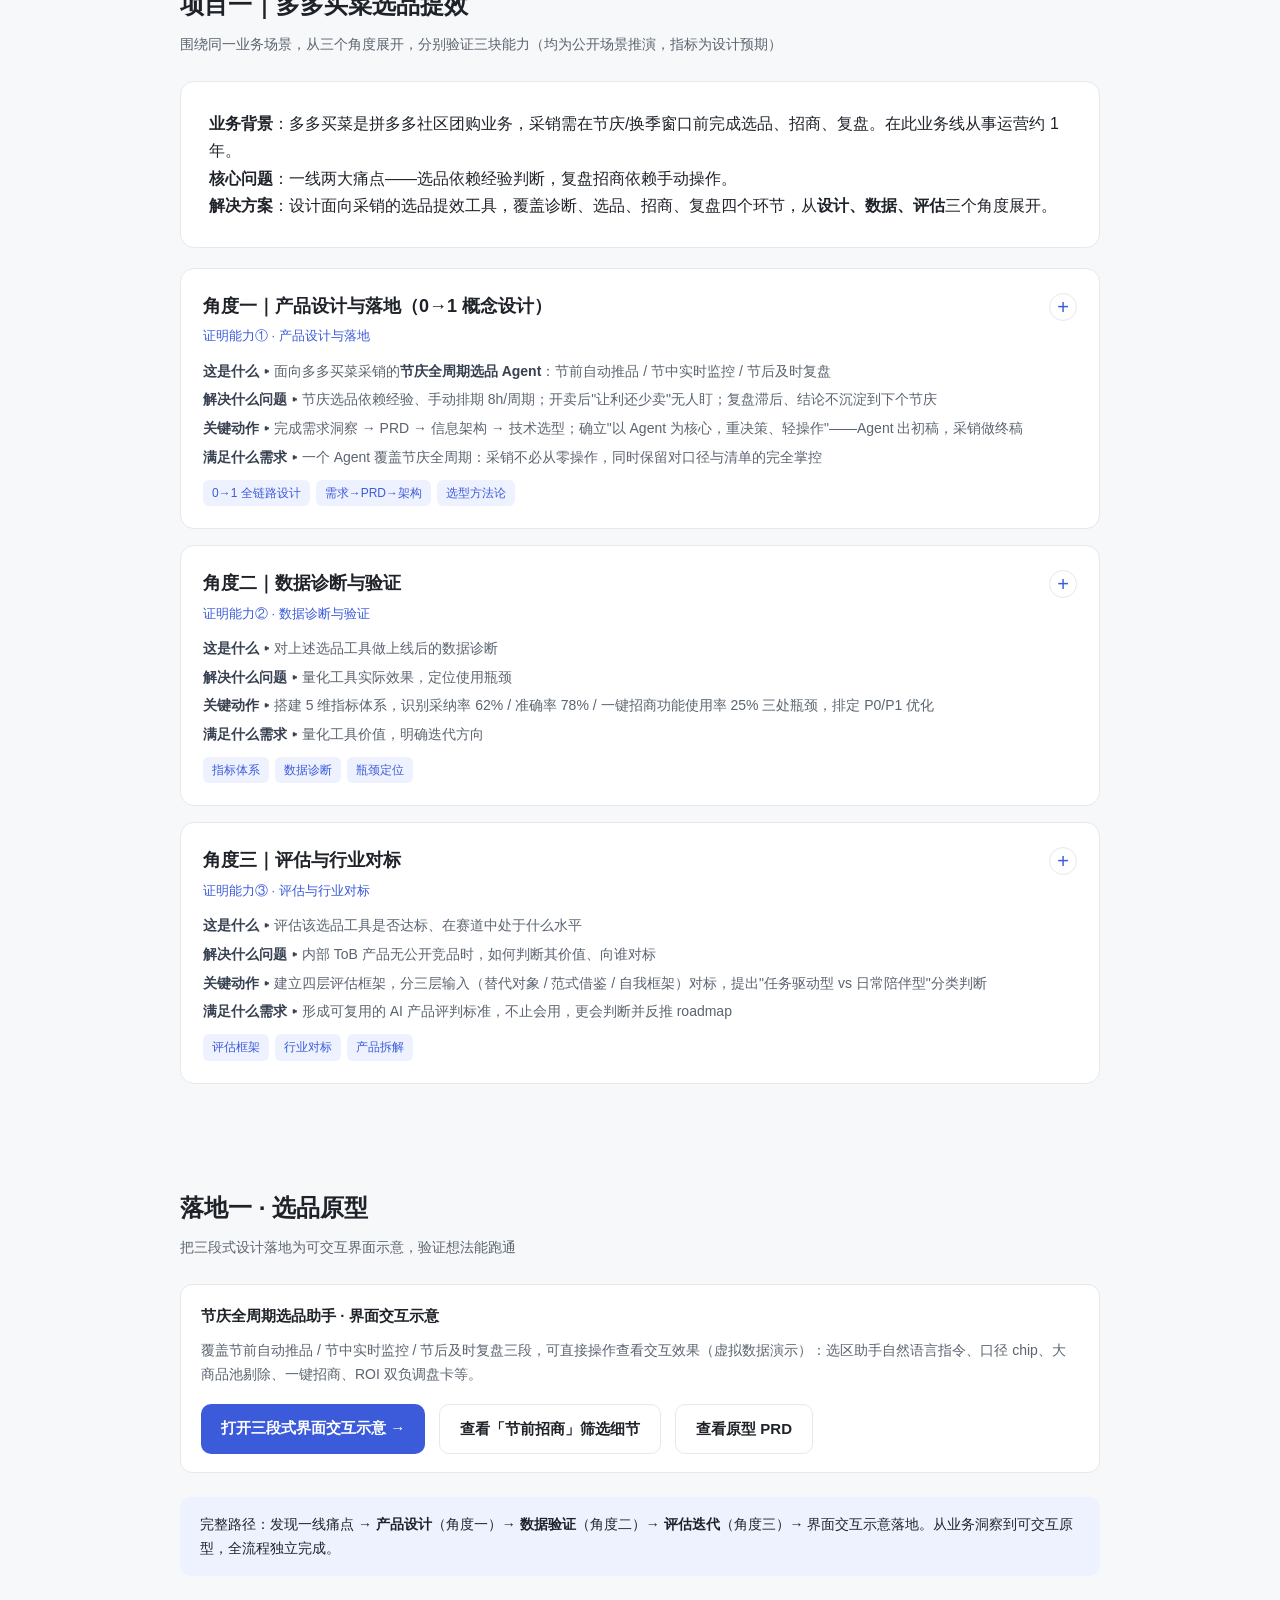
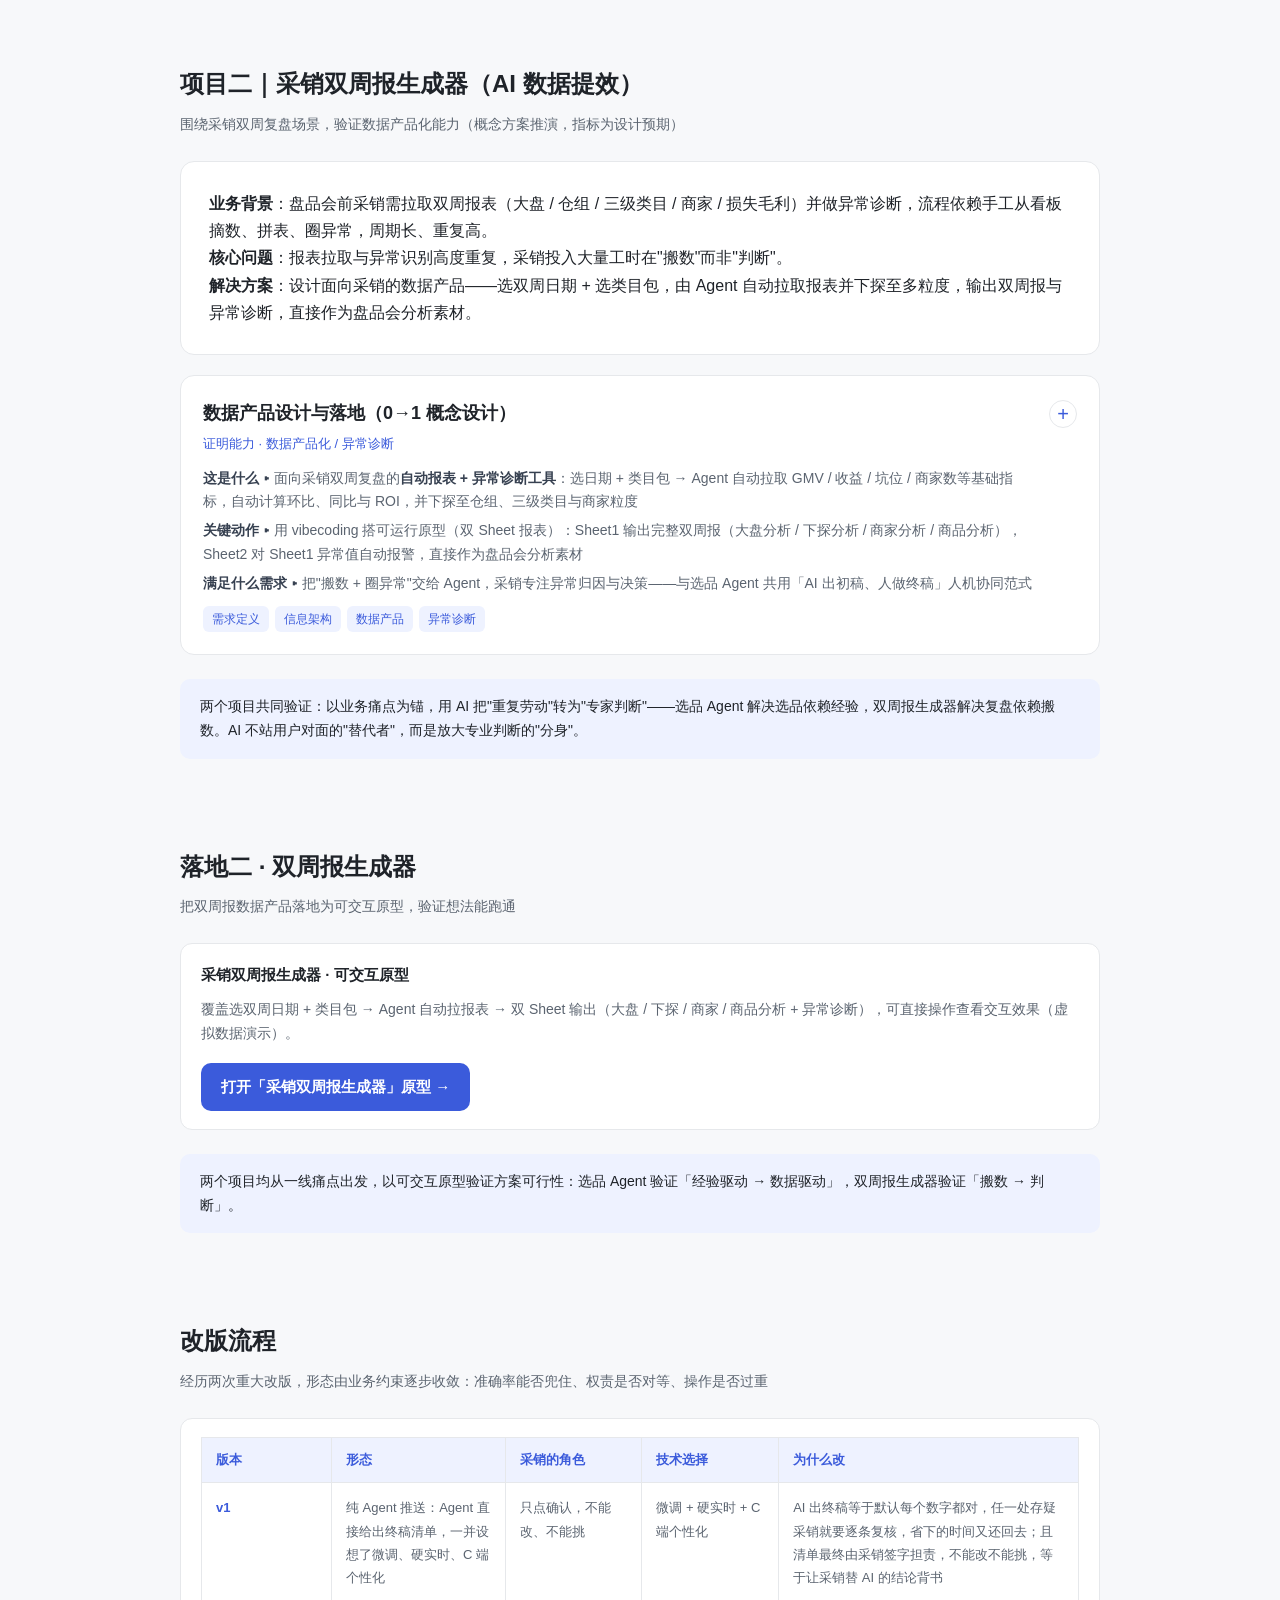
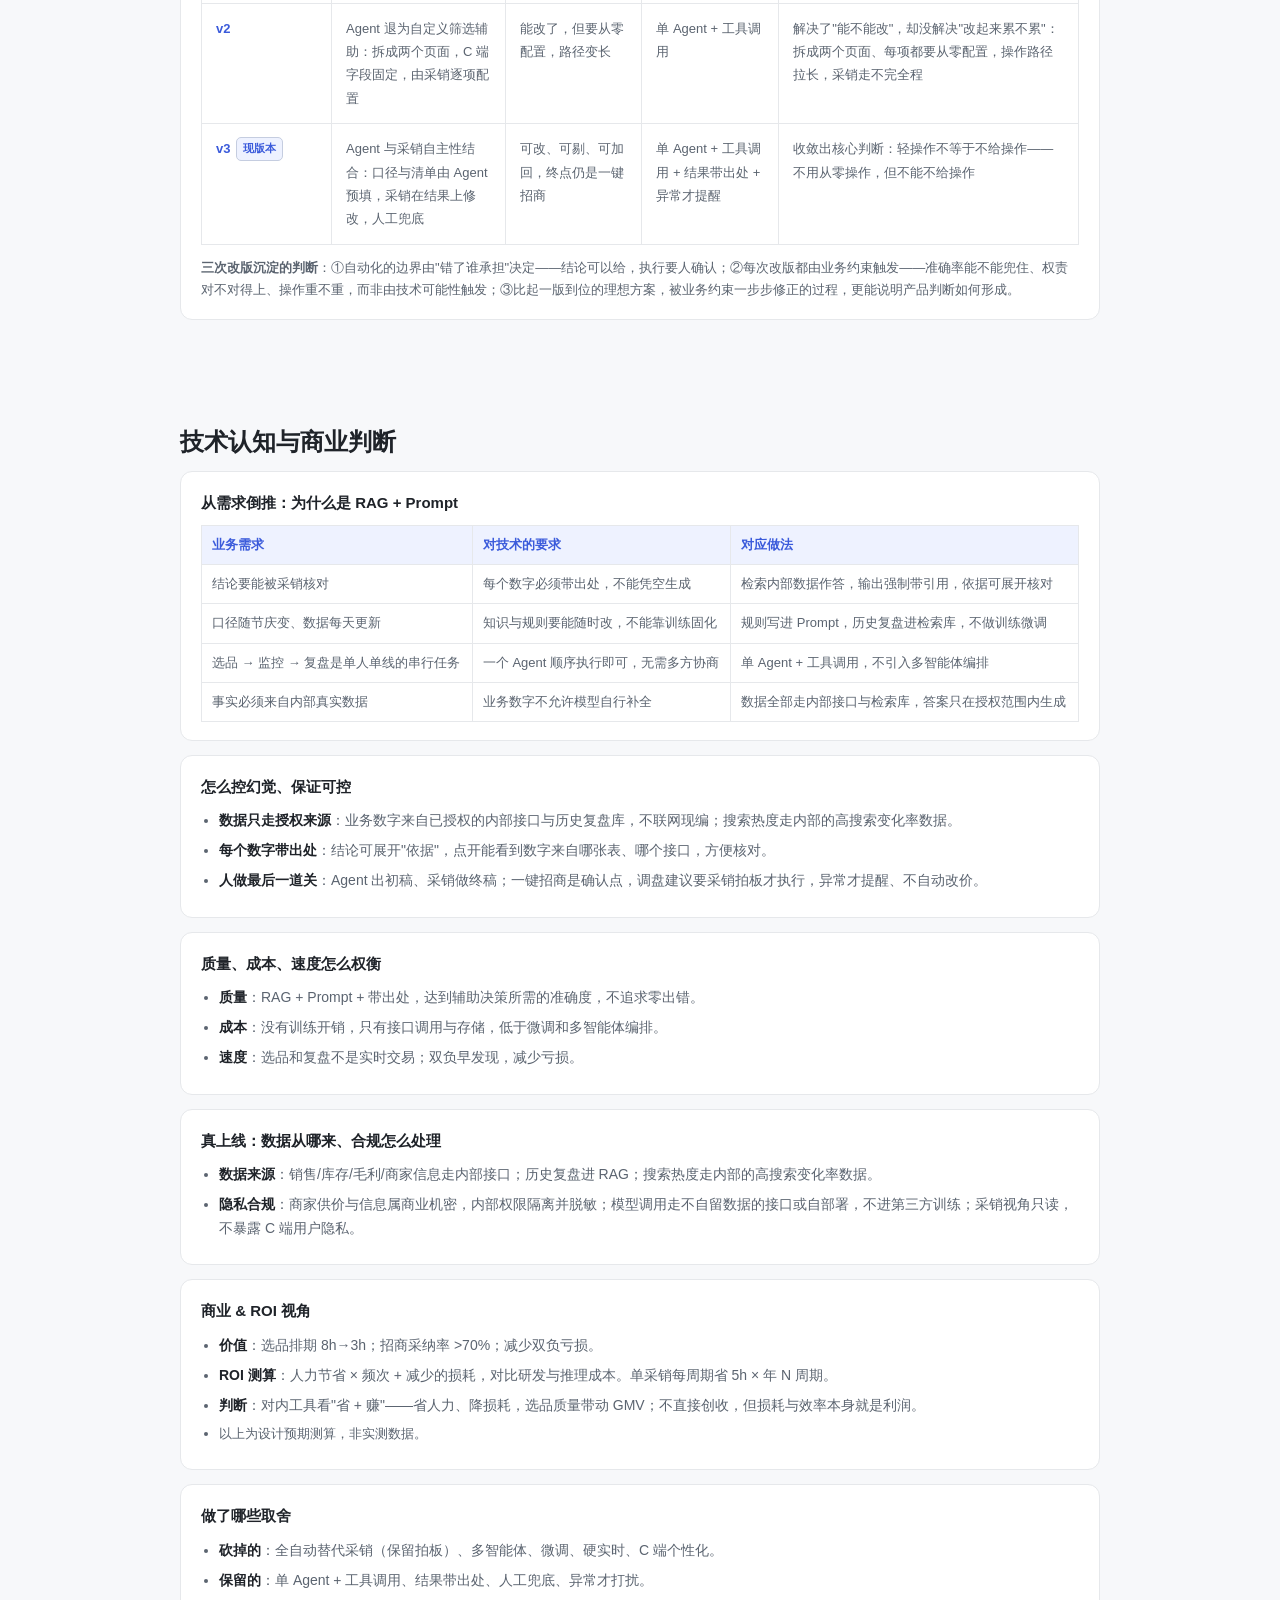
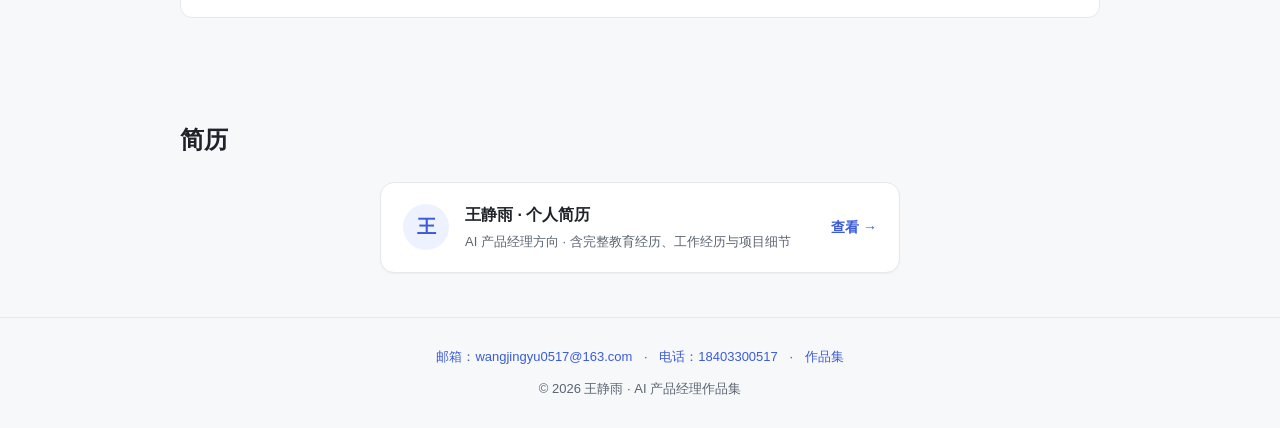
==== commit 576453ac: "portfolio: 目录重排为 项目一→落地一→项目二→落地二" ====
--- a/index.html
+++ b/index.html
@@ -570,7 +570,6 @@
         <tr><td>选品 → 监控 → 复盘是单人单线的串行任务</td><td>一个 Agent 顺序执行即可，无需多方协商</td><td>单 Agent + 工具调用，不引入多智能体编排</td></tr>
         <tr><td>事实必须来自内部真实数据</td><td>业务数字不允许模型自行补全</td><td>数据全部走内部接口与检索库，答案只在授权范围内生成</td></tr>
       </table>
-      <p style="margin-top:10px;color:var(--sub);font-size:13.5px">先列需求，再看需求要求技术具备什么能力，方案自然收敛到检索 + 规则提示，而不是把几种方案摆出来逐个排除。</p>
     </div>
 
     <div class="tech-block">
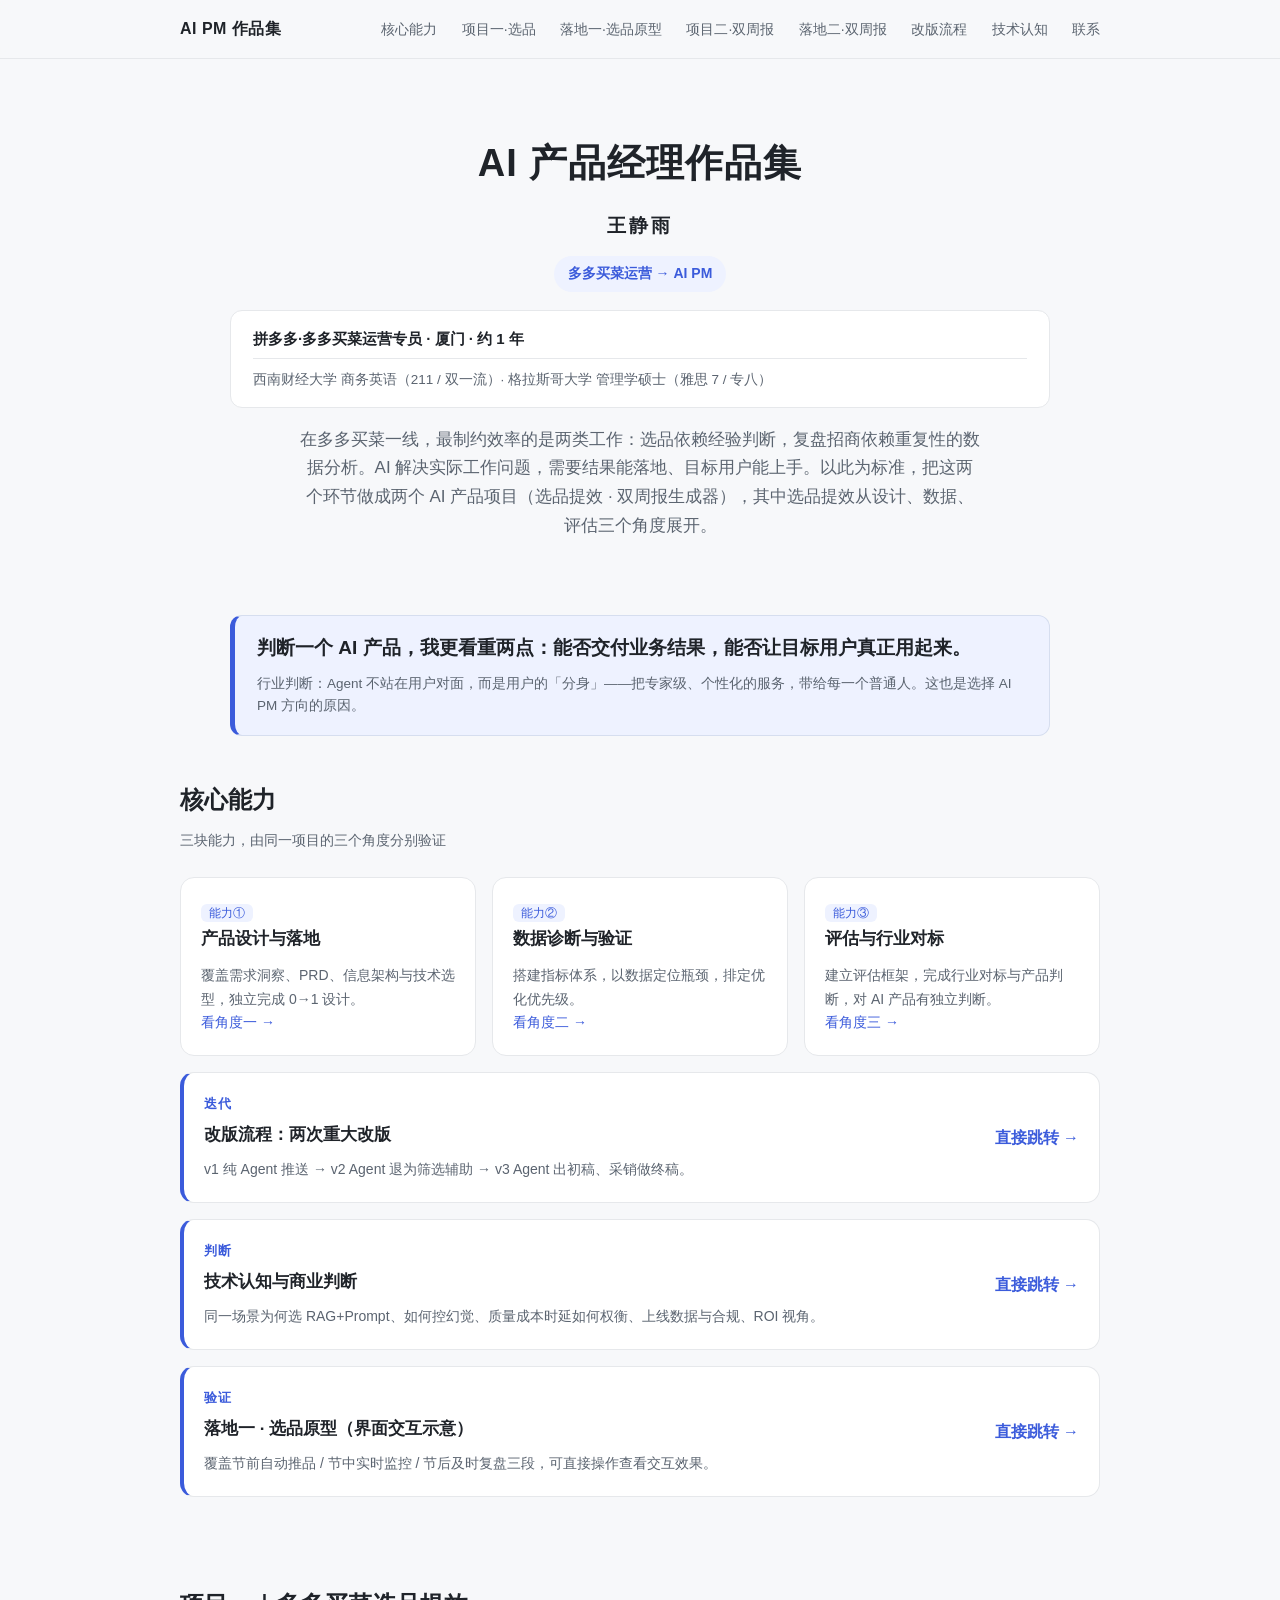
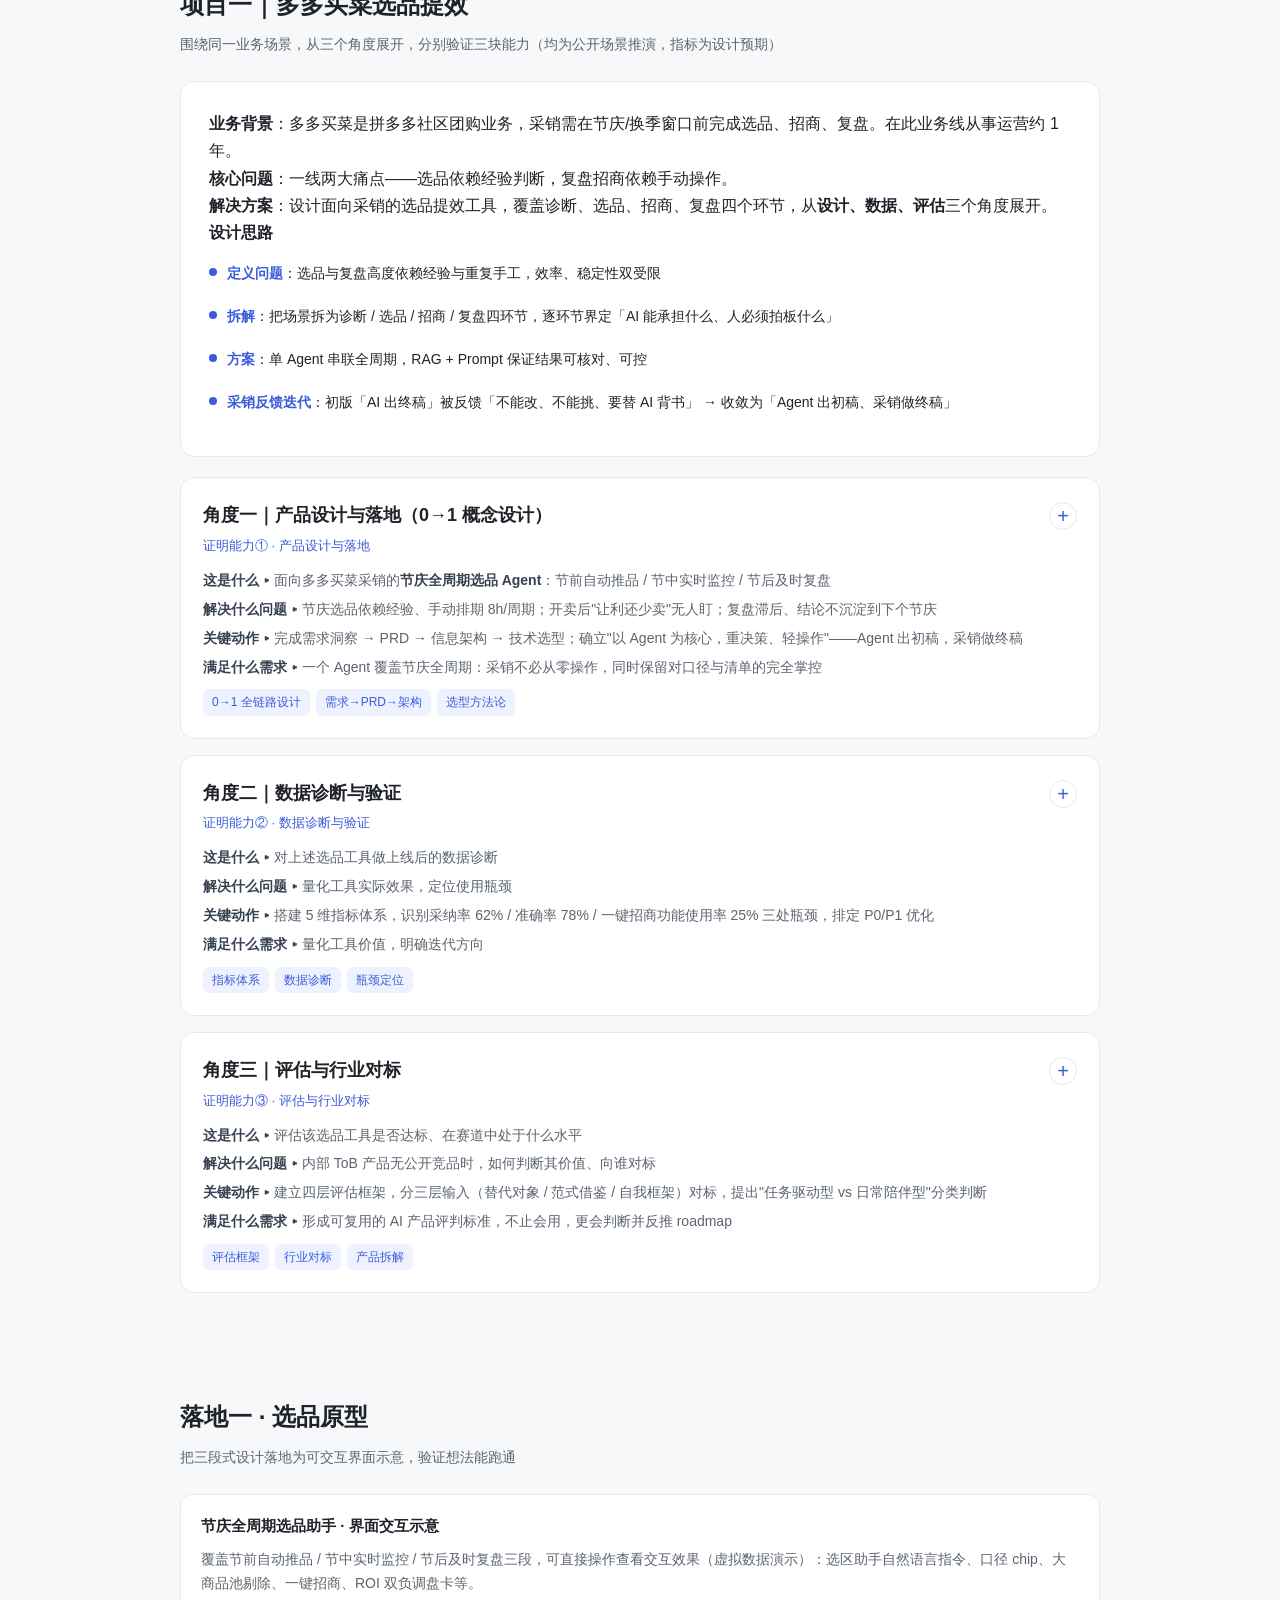
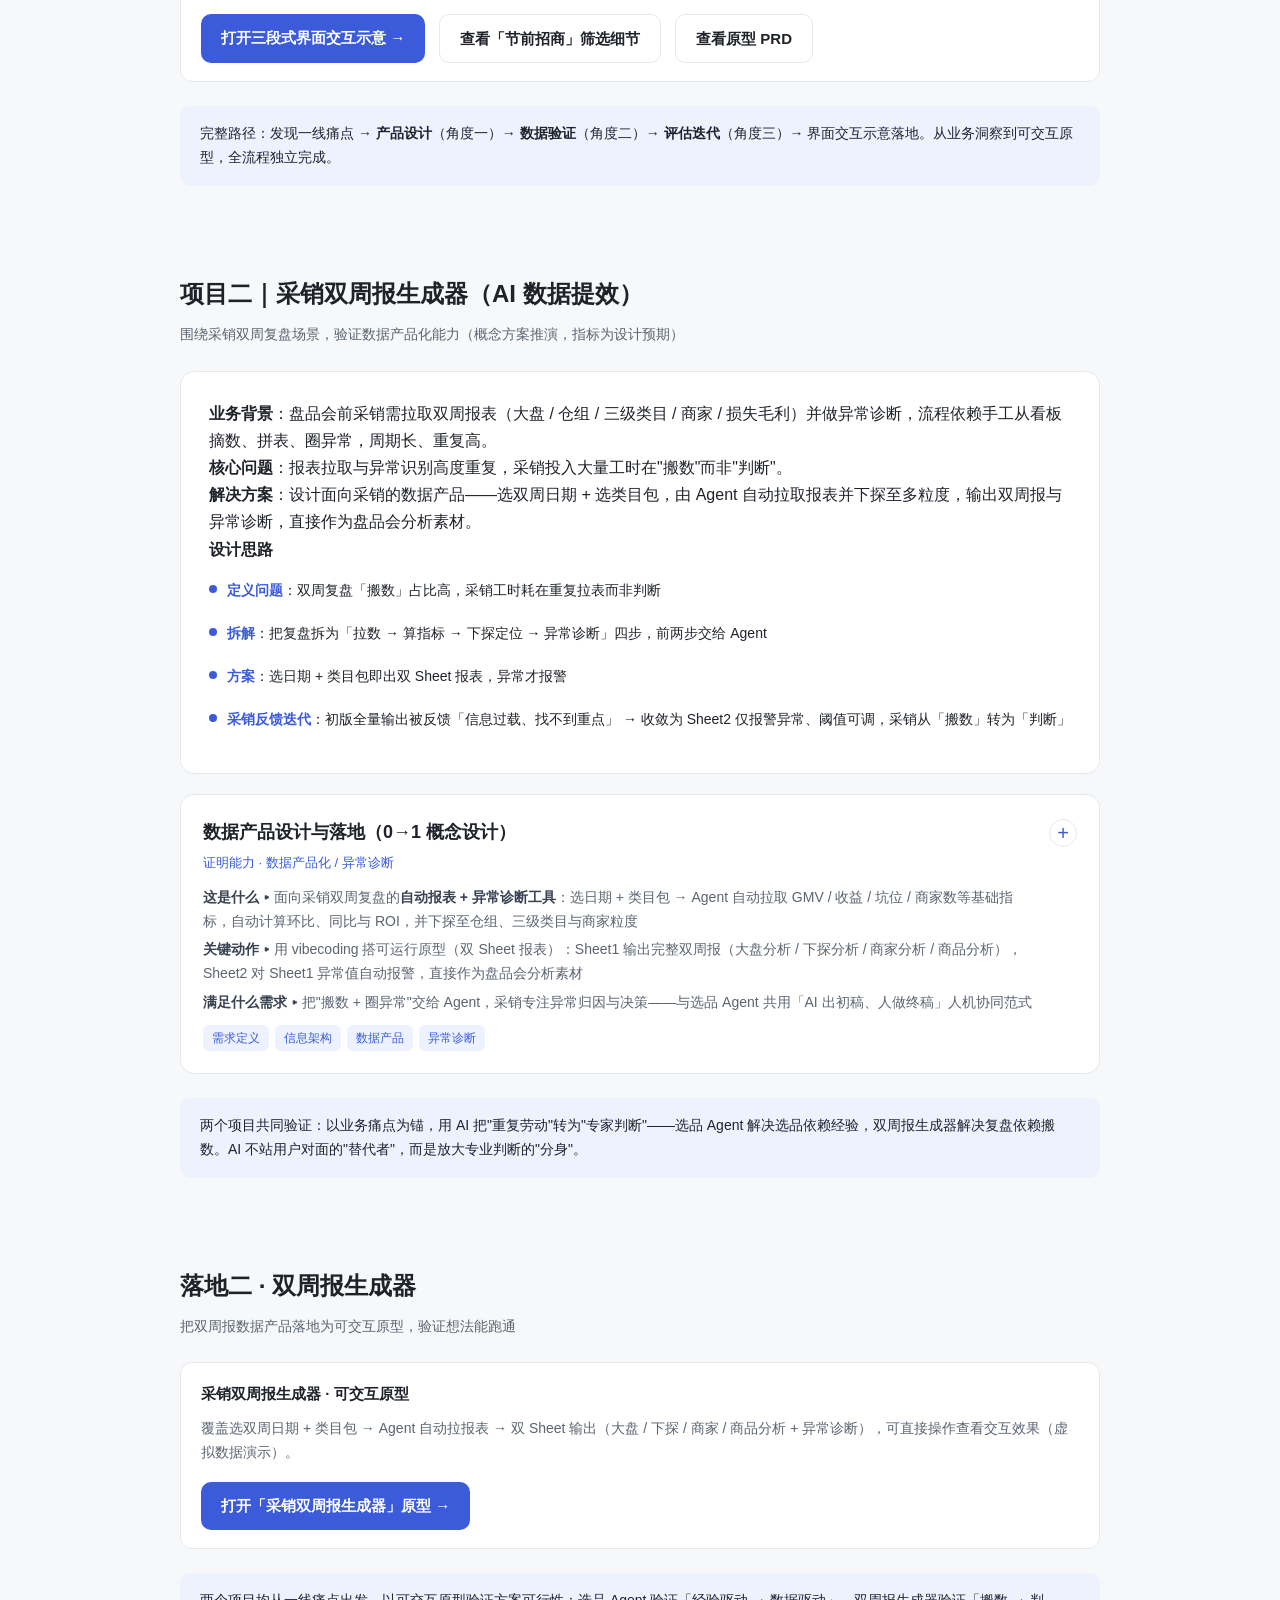
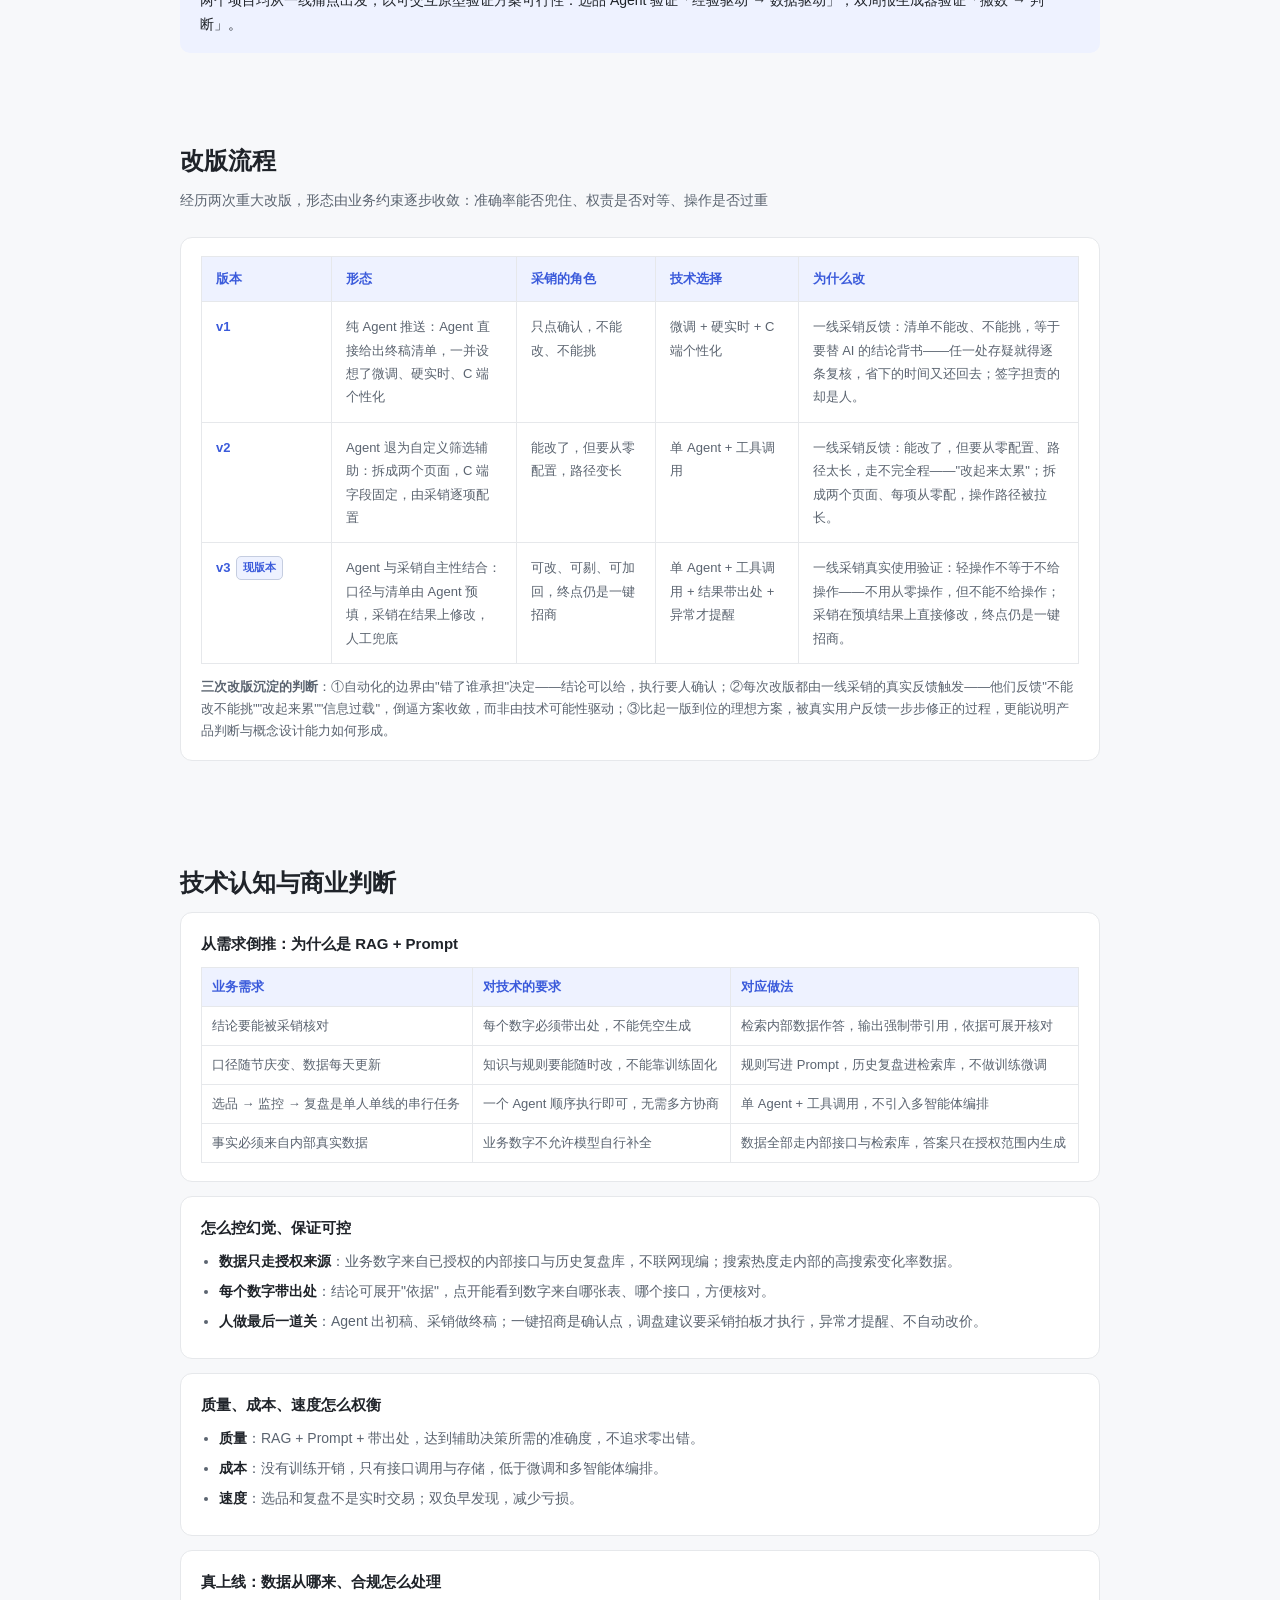
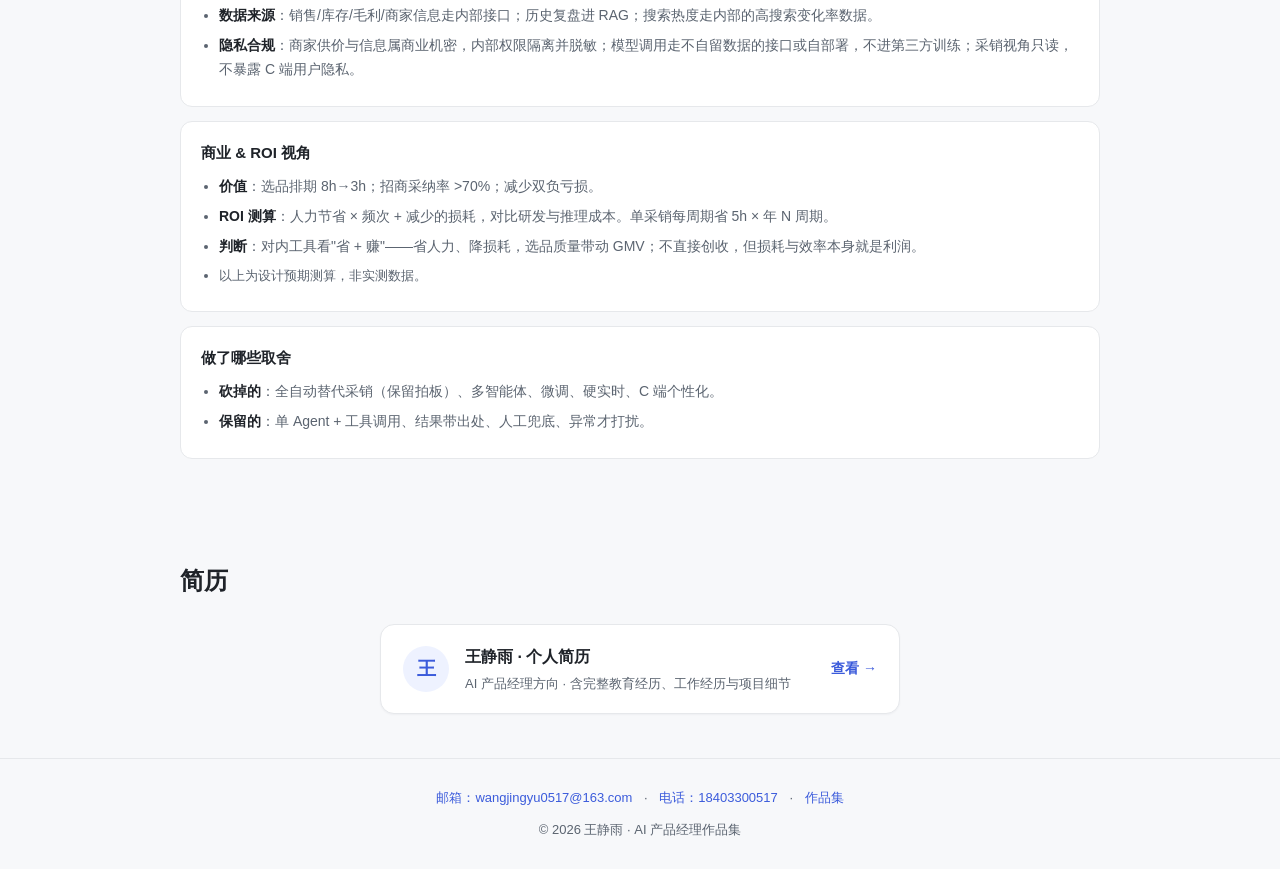
==== commit 7de10844: "portfolio: 设计思路分点化(定义问题/拆解/方案/采销反馈迭代)+改版流程改为一线采销反馈驱动" ====
--- a/index.html
+++ b/index.html
@@ -51,6 +51,10 @@
   .about{background:var(--card);border:1px solid var(--line);border-radius:14px;padding:28px}
   .about ul{margin:12px 0 0 18px;color:var(--sub)}
   .about li{margin:6px 0}
+  .about .ds{margin:10px 0 0 0;padding:0;list-style:none}
+  .about .ds li{position:relative;padding:6px 0 6px 18px;margin:8px 0;font-size:14px;color:var(--ink);line-height:1.65}
+  .about .ds li::before{content:"";position:absolute;left:0;top:12px;width:8px;height:8px;border-radius:50%;background:var(--accent)}
+  .about .ds b{color:var(--accent);font-weight:600}
   .case{border:1px solid var(--line);border-radius:14px;background:var(--card);padding:22px;margin-bottom:16px}
   .case h3{font-size:18px}
   .case .meta{font-size:13px;color:var(--accent);margin:4px 0 12px}
@@ -208,6 +212,13 @@
       <p><b>业务背景</b>：多多买菜是拼多多社区团购业务，采销需在节庆/换季窗口前完成选品、招商、复盘。在此业务线从事运营约 1 年。</p>
       <p><b>核心问题</b>：一线两大痛点——选品依赖经验判断，复盘招商依赖手动操作。</p>
       <p><b>解决方案</b>：设计面向采销的选品提效工具，覆盖诊断、选品、招商、复盘四个环节，从<b>设计、数据、评估</b>三个角度展开。</p>
+      <p style="margin-bottom:0"><b>设计思路</b></p>
+      <ul class="ds">
+        <li><b>定义问题</b>：选品与复盘高度依赖经验与重复手工，效率、稳定性双受限</li>
+        <li><b>拆解</b>：把场景拆为诊断 / 选品 / 招商 / 复盘四环节，逐环节界定「AI 能承担什么、人必须拍板什么」</li>
+        <li><b>方案</b>：单 Agent 串联全周期，RAG + Prompt 保证结果可核对、可控</li>
+        <li><b>采销反馈迭代</b>：初版「AI 出终稿」被反馈「不能改、不能挑、要替 AI 背书」 → 收敛为「Agent 出初稿、采销做终稿」</li>
+      </ul>
     </div>
 
     <div class="case" id="angle1">
@@ -465,6 +476,13 @@
       <p><b>业务背景</b>：盘品会前采销需拉取双周报表（大盘 / 仓组 / 三级类目 / 商家 / 损失毛利）并做异常诊断，流程依赖手工从看板摘数、拼表、圈异常，周期长、重复高。</p>
       <p><b>核心问题</b>：报表拉取与异常识别高度重复，采销投入大量工时在"搬数"而非"判断"。</p>
       <p><b>解决方案</b>：设计面向采销的数据产品——选双周日期 + 选类目包，由 Agent 自动拉取报表并下探至多粒度，输出双周报与异常诊断，直接作为盘品会分析素材。</p>
+      <p style="margin-bottom:0"><b>设计思路</b></p>
+      <ul class="ds">
+        <li><b>定义问题</b>：双周复盘「搬数」占比高，采销工时耗在重复拉表而非判断</li>
+        <li><b>拆解</b>：把复盘拆为「拉数 → 算指标 → 下探定位 → 异常诊断」四步，前两步交给 Agent</li>
+        <li><b>方案</b>：选日期 + 类目包即出双 Sheet 报表，异常才报警</li>
+        <li><b>采销反馈迭代</b>：初版全量输出被反馈「信息过载、找不到重点」 → 收敛为 Sheet2 仅报警异常、阈值可调，采销从「搬数」转为「判断」</li>
+      </ul>
     </div>
     <div class="case">
       <div class="case-head">
@@ -500,7 +518,7 @@
         <h4>复盘与迭代</h4>
         <ul>
           <li>局限：概念设计阶段，报表数据为模拟拉取，未接真实数据源；异常阈值为规则假设。</li>
-          <li>下一步：接入真实看板接口，将异常诊断阈值交由采销可调，沉淀为周期性自动推送。</li>
+          <li>下一步：接入真实看板接口，将异常诊断阈值交由采销可调（呼应一线采销"阈值应我能定"的反馈），沉淀为周期性自动推送。</li>
         </ul>
       </div>
     </div>
@@ -535,24 +553,24 @@
           <td>纯 Agent 推送：Agent 直接给出终稿清单，一并设想了微调、硬实时、C 端个性化</td>
           <td>只点确认，不能改、不能挑</td>
           <td>微调 + 硬实时 + C 端个性化</td>
-          <td>AI 出终稿等于默认每个数字都对，任一处存疑采销就要逐条复核，省下的时间又还回去；且清单最终由采销签字担责，不能改不能挑，等于让采销替 AI 的结论背书</td>
+          <td>一线采销反馈：清单不能改、不能挑，等于要替 AI 的结论背书——任一处存疑就得逐条复核，省下的时间又还回去；签字担责的却是人。</td>
         </tr>
         <tr>
           <td><span class="ver">v2</span></td>
           <td>Agent 退为自定义筛选辅助：拆成两个页面，C 端字段固定，由采销逐项配置</td>
           <td>能改了，但要从零配置，路径变长</td>
           <td>单 Agent + 工具调用</td>
-          <td>解决了"能不能改"，却没解决"改起来累不累"：拆成两个页面、每项都要从零配置，操作路径拉长，采销走不完全程</td>
+          <td>一线采销反馈：能改了，但要从零配置、路径太长，走不完全程——"改起来太累"；拆成两个页面、每项从零配，操作路径被拉长。</td>
         </tr>
         <tr>
           <td><span class="ver">v3</span><span class="ver-now">现版本</span></td>
           <td>Agent 与采销自主性结合：口径与清单由 Agent 预填，采销在结果上修改，人工兜底</td>
           <td>可改、可剔、可加回，终点仍是一键招商</td>
           <td>单 Agent + 工具调用 + 结果带出处 + 异常才提醒</td>
-          <td>收敛出核心判断：轻操作不等于不给操作——不用从零操作，但不能不给操作</td>
+          <td>一线采销真实使用验证：轻操作不等于不给操作——不用从零操作，但不能不给操作；采销在预填结果上直接修改，终点仍是一键招商。</td>
         </tr>
       </table>
-      <p style="color:var(--sub);font-size:13px;margin-top:12px"><b>三次改版沉淀的判断</b>：①自动化的边界由"错了谁承担"决定——结论可以给，执行要人确认；②每次改版都由业务约束触发——准确率能不能兜住、权责对不对得上、操作重不重，而非由技术可能性触发；③比起一版到位的理想方案，被业务约束一步步修正的过程，更能说明产品判断如何形成。</p>
+      <p style="color:var(--sub);font-size:13px;margin-top:12px"><b>三次改版沉淀的判断</b>：①自动化的边界由"错了谁承担"决定——结论可以给，执行要人确认；②每次改版都由一线采销的真实反馈触发——他们反馈"不能改不能挑""改起来累""信息过载"，倒逼方案收敛，而非由技术可能性驱动；③比起一版到位的理想方案，被真实用户反馈一步步修正的过程，更能说明产品判断与概念设计能力如何形成。</p>
     </div>
   </div>
 </section>
